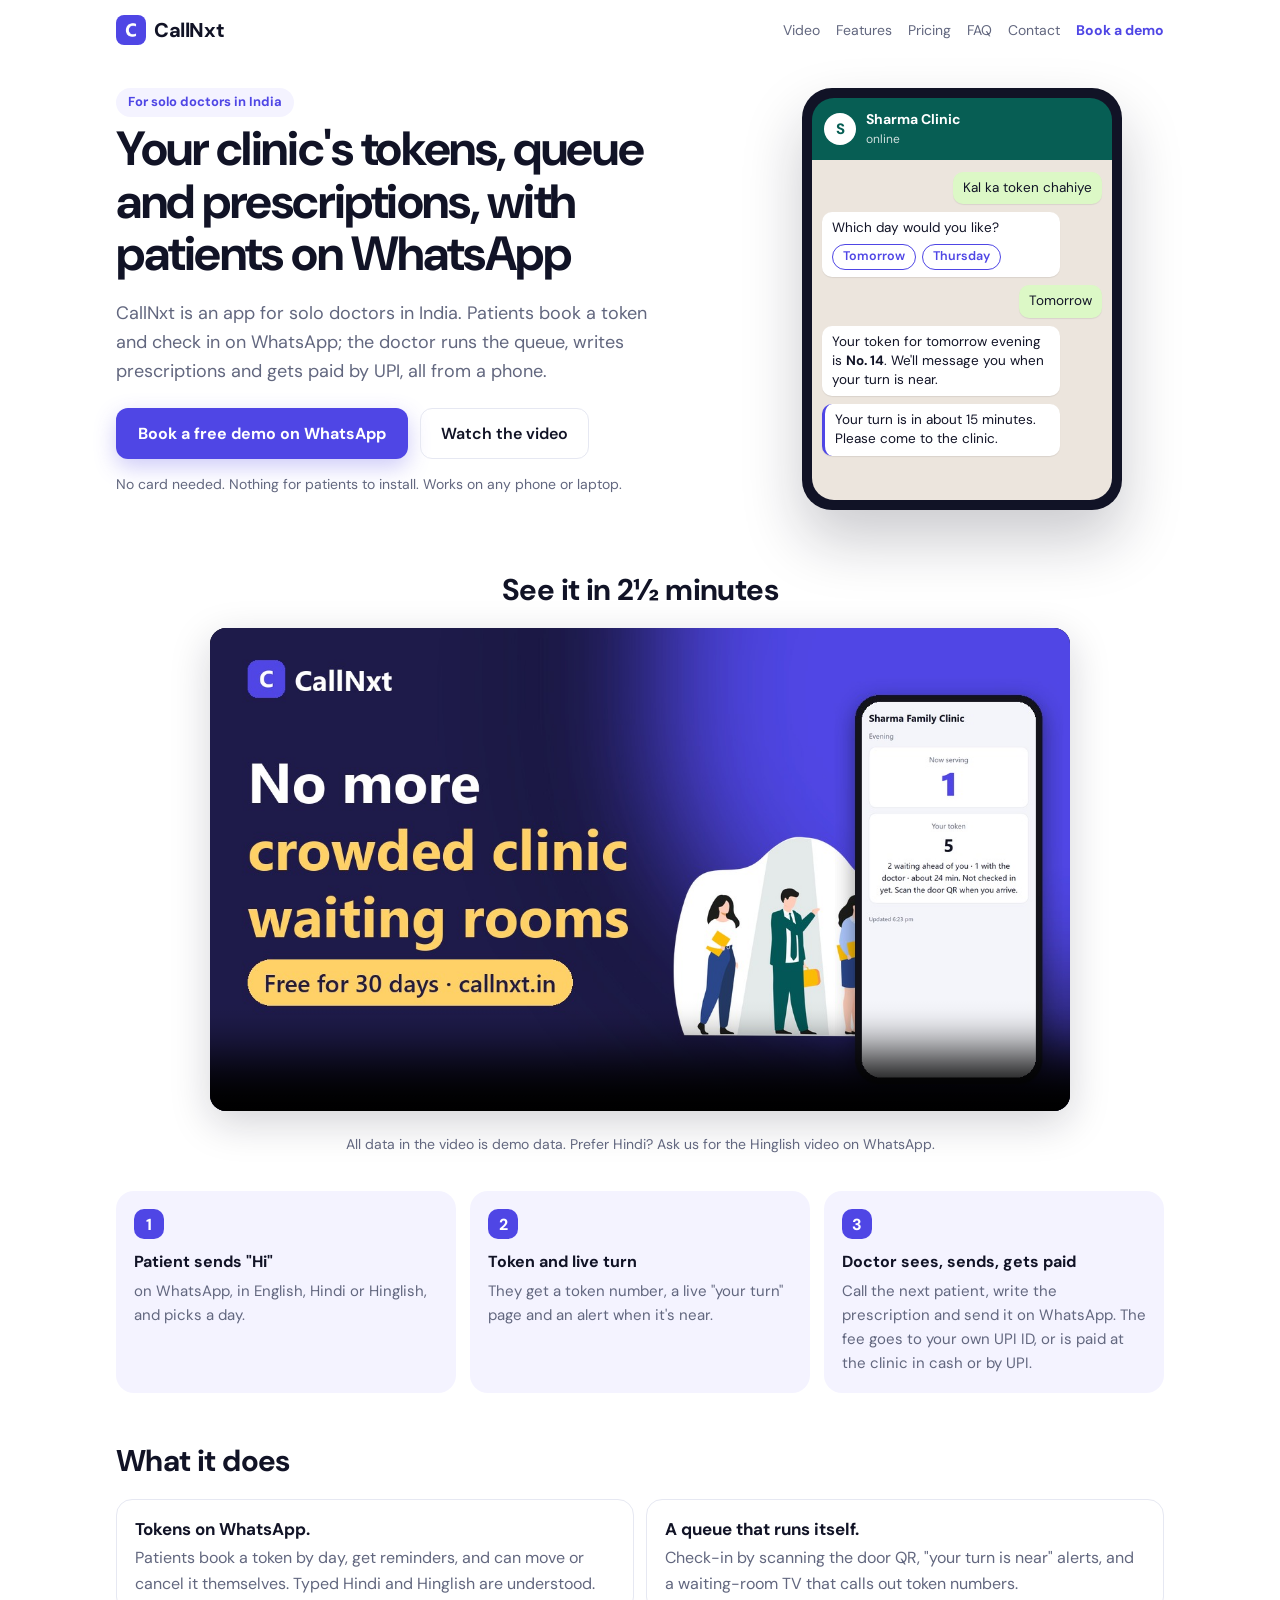
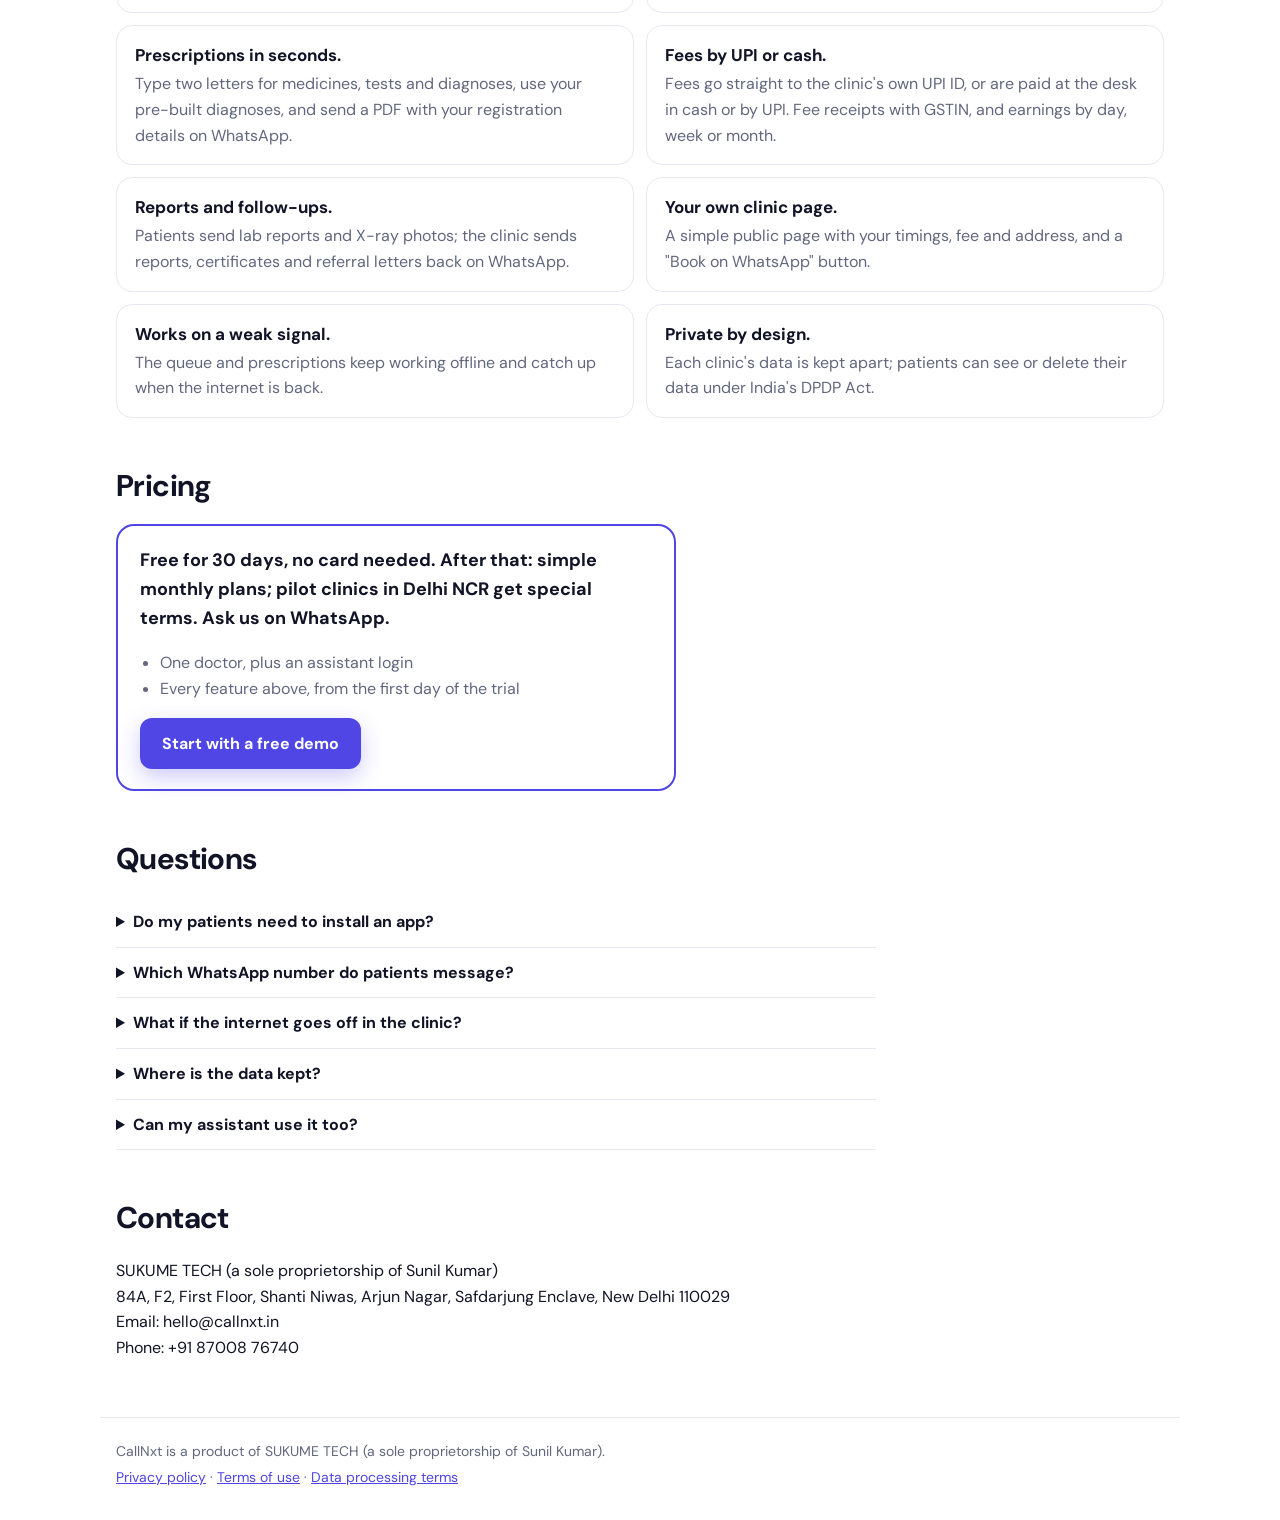
==== index.html @ d7e5937c "CallNxt website: home page, demo video, privacy, terms, data processing Built from the CallNxt app's" ====
<!doctype html>
<html lang="en">
<head>
<meta charset="utf-8">
<meta name="viewport" content="width=device-width, initial-scale=1">

<title>CallNxt: WhatsApp tokens and queue for solo clinics</title>
<meta name="description" content="CallNxt helps solo doctors in India run tokens, the queue, prescriptions and patient messages on WhatsApp.">
<meta name="theme-color" content="#4F46E5">
<link rel="icon" href="/static/icons/favicon-32.png" type="image/png">
<link rel="preconnect" href="https://fonts.googleapis.com">
<link rel="stylesheet" href="/static/landing.css">
<script src="/static/fonts.js" defer></script>
</head>
<body>
<header class="top">
  <a class="brand" href="/"><img src="/static/icons/icon-192.png" alt="" width="30" height="30">CallNxt</a>
  <nav><a href="#demo">Video</a><a href="#features">Features</a><a href="#pricing">Pricing</a><a href="#faq">FAQ</a><a href="#contact">Contact</a>
    <a class="signin" href="https://wa.me/918700876740?text=Hi%2C%20I%27d%20like%20a%20free%20demo%20of%20CallNxt%20for%20my%20clinic." target="_blank" rel="noopener">Book a demo</a></nav>
</header>

<main>
  <section class="hero">
    <div class="hero-text">
      <p class="eyebrow">For solo doctors in India</p>
      <h1>Your clinic's tokens, queue and prescriptions, with patients on WhatsApp</h1>
      <p class="lead">CallNxt is an app for solo doctors in India. Patients book a token and check in on WhatsApp;
        the doctor runs the queue, writes prescriptions and gets paid by UPI, all from a phone.</p>
      <p class="actions"><a class="button" href="https://wa.me/918700876740?text=Hi%2C%20I%27d%20like%20a%20free%20demo%20of%20CallNxt%20for%20my%20clinic." target="_blank" rel="noopener">Book a free demo on WhatsApp</a> <a class="ghost" href="#demo">Watch the video</a></p>
      <p class="small muted">No card needed. Nothing for patients to install. Works on any phone or laptop.</p>
    </div>
    <div class="phone" aria-label="Example WhatsApp chat with a clinic" role="img">
      <div class="phone-bar"><span class="avatar">S</span><div><b>Sharma Clinic</b><span>online</span></div></div>
      <div class="chat">
        <p class="msg me">Kal ka token chahiye</p>
        <p class="msg">Which day would you like? <span class="chips"><span>Tomorrow</span><span>Thursday</span></span></p>
        <p class="msg me">Tomorrow</p>
        <p class="msg">Your token for tomorrow evening is <b>No. 14</b>. We'll message you when your turn is near.</p>
        <p class="msg alert">Your turn is in about 15 minutes. Please come to the clinic.</p>
      </div>
    </div>
  </section>

  
  <section id="demo" class="demo">
    <h2>See it in 2½ minutes</h2>
    <video controls preload="none" playsinline poster="/media/poster.jpg" src="/media/CallNxt-demo-English.mp4"></video>
    <p class="small muted">All data in the video is demo data. Prefer Hindi? Ask us for the Hinglish video on WhatsApp.</p>
  </section>

  <section class="steps" aria-label="How it works">
    <div><span class="num">1</span><b>Patient sends "Hi"</b><p>on WhatsApp, in English, Hindi or Hinglish, and picks a day.</p></div>
    <div><span class="num">2</span><b>Token and live turn</b><p>They get a token number, a live "your turn" page and an alert when it's near.</p></div>
    <div><span class="num">3</span><b>Doctor sees, sends, gets paid</b><p>Call the next patient, write the prescription and send it on WhatsApp. The fee goes to your own UPI ID, or is paid at the clinic in cash or by UPI.</p></div>
  </section>

  <section id="features">
    <h2>What it does</h2>
    <ul class="features">
      <li><b>Tokens on WhatsApp.</b> Patients book a token by day, get reminders, and can move or cancel it themselves. Typed Hindi and Hinglish are understood.</li>
      <li><b>A queue that runs itself.</b> Check-in by scanning the door QR, "your turn is near" alerts, and a waiting-room TV that calls out token numbers.</li>
      <li><b>Prescriptions in seconds.</b> Type two letters for medicines, tests and diagnoses, use your pre-built diagnoses, and send a PDF with your registration details on WhatsApp.</li>
      <li><b>Fees by UPI or cash.</b> Fees go straight to the clinic's own UPI ID, or are paid at the desk in cash or by UPI. Fee receipts with GSTIN, and earnings by day, week or month.</li>
      <li><b>Reports and follow-ups.</b> Patients send lab reports and X-ray photos; the clinic sends reports, certificates and referral letters back on WhatsApp.</li>
      <li><b>Your own clinic page.</b> A simple public page with your timings, fee and address, and a "Book on WhatsApp" button.</li>
      <li><b>Works on a weak signal.</b> The queue and prescriptions keep working offline and catch up when the internet is back.</li>
      <li><b>Private by design.</b> Each clinic's data is kept apart; patients can see or delete their data under India's DPDP Act.</li>
    </ul>
  </section>

  <section id="pricing">
    <h2>Pricing</h2>
    <div class="price card">
      <p class="price-line">Free for 30 days, no card needed. After that: simple monthly plans; pilot clinics in Delhi NCR get special terms. Ask us on WhatsApp.</p>
      <ul>
        <li>One doctor, plus an assistant login</li>
        <li>Every feature above, from the first day of the trial</li>
      </ul>
      <a class="button" href="https://wa.me/918700876740?text=Hi%2C%20I%27d%20like%20a%20free%20demo%20of%20CallNxt%20for%20my%20clinic." target="_blank" rel="noopener">Start with a free demo</a>
    </div>
  </section>

  <section id="faq">
    <h2>Questions</h2>
    <details><summary>Do my patients need to install an app?</summary>
      <p>No. They use the WhatsApp they already have. The live token page opens in any phone browser.</p></details>
    <details><summary>Which WhatsApp number do patients message?</summary>
      <p>The clinic's WhatsApp number is set up with you during onboarding, and printed on the QR poster for your door.</p></details>
    <details><summary>What if the internet goes off in the clinic?</summary>
      <p>The doctor screen keeps working offline: you can call patients and write prescriptions, and everything is sent when the connection returns.</p></details>
    <details><summary>Where is the data kept?</summary>
      <p>In India, with each clinic's data kept apart. Read the <a href="/privacy/">privacy policy</a> for the details.</p></details>
    <details><summary>Can my assistant use it too?</summary>
      <p>Yes. The assistant gets their own sign-in for the queue, bookings and payments, without seeing clinical notes.</p></details>
  </section>

  <section id="contact">
    <h2>Contact</h2>
    <p>SUKUME TECH (a sole proprietorship of Sunil Kumar)<br>84A, F2, First Floor, Shanti Niwas, Arjun Nagar, Safdarjung Enclave, New Delhi 110029<br>
      Email: hello@callnxt.in<br>Phone: +91 87008 76740</p>
  </section>
</main>

<footer>
  <p>CallNxt is a product of SUKUME TECH (a sole proprietorship of Sunil Kumar).</p>
  <p><a href="/privacy/">Privacy policy</a> · <a href="/terms/">Terms of use</a> · <a href="/dpa/">Data processing terms</a></p>
</footer>
</body>
</html>
---- static/landing.css ----
/* The public website at "/": Bold modern (white and lilac, indigo accent), light and dark. */
:root { --ink: #111326; --muted: #62677F; --bg: #FFFFFF; --soft: #F4F3FF; --card: #FFFFFF; --line: #E6E8F2; --accent: #4F46E5;
  --accent-dark: #3730A3; --chat: #ECE5DD; --bubble: #FFFFFF; --mine: #DCF8C6; --amber-bg: #FFF4DC; --amber: #7A4B00; }
@media (prefers-color-scheme: dark) { :root { --ink: #ECEDF7; --muted: #A3A7C2; --bg: #0E0F1E; --soft: #15172B; --card: #181A2E;
  --line: #2A2D48; --accent: #8B85FF; --accent-dark: #C7C4FF; --chat: #0B141A; --bubble: #202C33; --mine: #005C4B;
  --amber-bg: #3A2C10; --amber: #F2C46B; } }
* { box-sizing: border-box; }
body { margin: 0; background: var(--bg); color: var(--ink); font: 16px/1.6 'DM Sans', 'Segoe UI', system-ui, sans-serif; }
a { color: var(--accent); }
.small { font-size: 14px; }
.muted { color: var(--muted); }

.top { display: flex; justify-content: space-between; align-items: center; gap: 12px; flex-wrap: wrap; max-width: 1080px;
  margin: 0 auto; padding: 14px 16px; }
.brand { display: flex; align-items: center; gap: 8px; font-weight: 800; font-size: 20px; letter-spacing: -0.02em;
  text-decoration: none; color: var(--ink); }
.brand img { border-radius: 8px; }
.top nav { display: flex; gap: 16px; flex-wrap: wrap; align-items: center; font-size: 14px; }
.top nav a { color: var(--muted); text-decoration: none; }
.top nav a:hover { color: var(--ink); }
.top .signin { color: var(--accent); font-weight: 700; }

main { max-width: 1080px; margin: 0 auto; padding: 0 16px 40px; }
section { margin-bottom: 12px; }
h1 { font-size: clamp(30px, 5.4vw, 48px); line-height: 1.1; letter-spacing: -0.03em; margin: 6px 0 14px; }
h2 { font-size: clamp(22px, 3.4vw, 30px); letter-spacing: -0.02em; margin: 44px 0 14px; }
.lead { font-size: 18px; color: var(--muted); max-width: 560px; }
.eyebrow { display: inline-block; margin: 0; padding: 4px 12px; border-radius: 99px; background: var(--soft);
  color: var(--accent); font-size: 13px; font-weight: 700; }

.hero { display: grid; grid-template-columns: 1.2fr 0.8fr; gap: 40px; align-items: center; padding: 28px 0 12px; }
.actions { display: flex; gap: 12px; align-items: center; flex-wrap: wrap; margin: 22px 0 8px; }
.button { display: inline-block; background: var(--accent); color: #fff; text-decoration: none; font-weight: 700;
  padding: 13px 22px; border-radius: 12px; box-shadow: 0 8px 22px rgba(79, 70, 229, .28); }
.button:hover { filter: brightness(1.08); }
.ghost { display: inline-block; padding: 12px 20px; border-radius: 12px; border: 1.5px solid var(--line); color: var(--ink);
  text-decoration: none; font-weight: 600; }
@media (prefers-color-scheme: dark) { .button { color: #0E0F1E; } }

/* The example WhatsApp chat */
.phone { justify-self: center; width: 100%; max-width: 320px; border-radius: 30px; padding: 10px; background: var(--ink);
  box-shadow: 0 30px 60px rgba(17, 19, 38, .22); }
.phone-bar { display: flex; align-items: center; gap: 10px; padding: 10px 12px; background: #075E54; color: #fff;
  border-radius: 22px 22px 0 0; font-size: 14px; }
.phone-bar span { display: block; font-size: 12px; opacity: .8; }
.phone-bar .avatar { display: grid; place-items: center; width: 32px; height: 32px; border-radius: 50%; background: #fff;
  color: #075E54; font-weight: 800; opacity: 1; font-size: 15px; }
.chat { background: var(--chat); border-radius: 0 0 22px 22px; padding: 12px 10px 16px; display: flex; flex-direction: column;
  gap: 8px; min-height: 340px; }
.msg { margin: 0; max-width: 85%; padding: 7px 10px; border-radius: 10px; background: var(--bubble); color: var(--ink);
  font-size: 13.5px; line-height: 1.4; box-shadow: 0 1px 1px rgba(0, 0, 0, .08); }
.msg.me { align-self: flex-end; background: var(--mine); }
.msg.alert { border-left: 3px solid var(--accent); }
.chips { display: flex; gap: 6px; margin-top: 6px; }
.chips span { padding: 3px 10px; border-radius: 99px; border: 1px solid var(--accent); color: var(--accent); font-size: 12.5px; font-weight: 600; }

.steps { display: grid; grid-template-columns: repeat(3, 1fr); gap: 14px; margin-top: 36px; }
.steps > div { background: var(--soft); border-radius: 18px; padding: 18px; }
.steps p { margin: 4px 0 0; color: var(--muted); font-size: 15px; }
.num { display: grid; place-items: center; width: 30px; height: 30px; border-radius: 10px; background: var(--accent); color: #fff;
  font-weight: 800; margin-bottom: 10px; }
@media (prefers-color-scheme: dark) { .num { color: #0E0F1E; } }

.features { list-style: none; padding: 0; margin: 0; display: grid; grid-template-columns: repeat(2, 1fr); gap: 12px; }
.features li { background: var(--card); border: 1px solid var(--line); border-radius: 16px; padding: 16px 18px; margin: 0; color: var(--muted); }
.features b { display: block; color: var(--ink); font-size: 17px; margin-bottom: 2px; }

.card { background: var(--card); border: 1px solid var(--line); border-radius: 18px; padding: 20px 22px; }
.price { max-width: 560px; border: 2px solid var(--accent); }
.price-line { font-size: 18px; font-weight: 700; margin-top: 0; }
.price ul { padding-left: 20px; color: var(--muted); }

details { border-bottom: 1px solid var(--line); padding: 12px 0; max-width: 760px; }
summary { cursor: pointer; font-weight: 700; }
details p { margin: 8px 0 0; color: var(--muted); }

footer { border-top: 1px solid var(--line); max-width: 1080px; margin: 0 auto; padding: 18px 16px 28px; color: var(--muted); font-size: 14px; }
footer p { margin: 4px 0; }

@media (max-width: 760px) {
  .hero { grid-template-columns: 1fr; gap: 28px; padding-top: 12px; }
  .steps, .features { grid-template-columns: 1fr; }
  .top nav { gap: 12px; }
  .top nav a:not(.signin) { display: none; }
}

/* static site: the demo video */
.demo { text-align: center; }
.demo video { width: 100%; max-width: 860px; border-radius: 16px; background: #000; box-shadow: 0 12px 40px rgba(17, 19, 38, .18); }
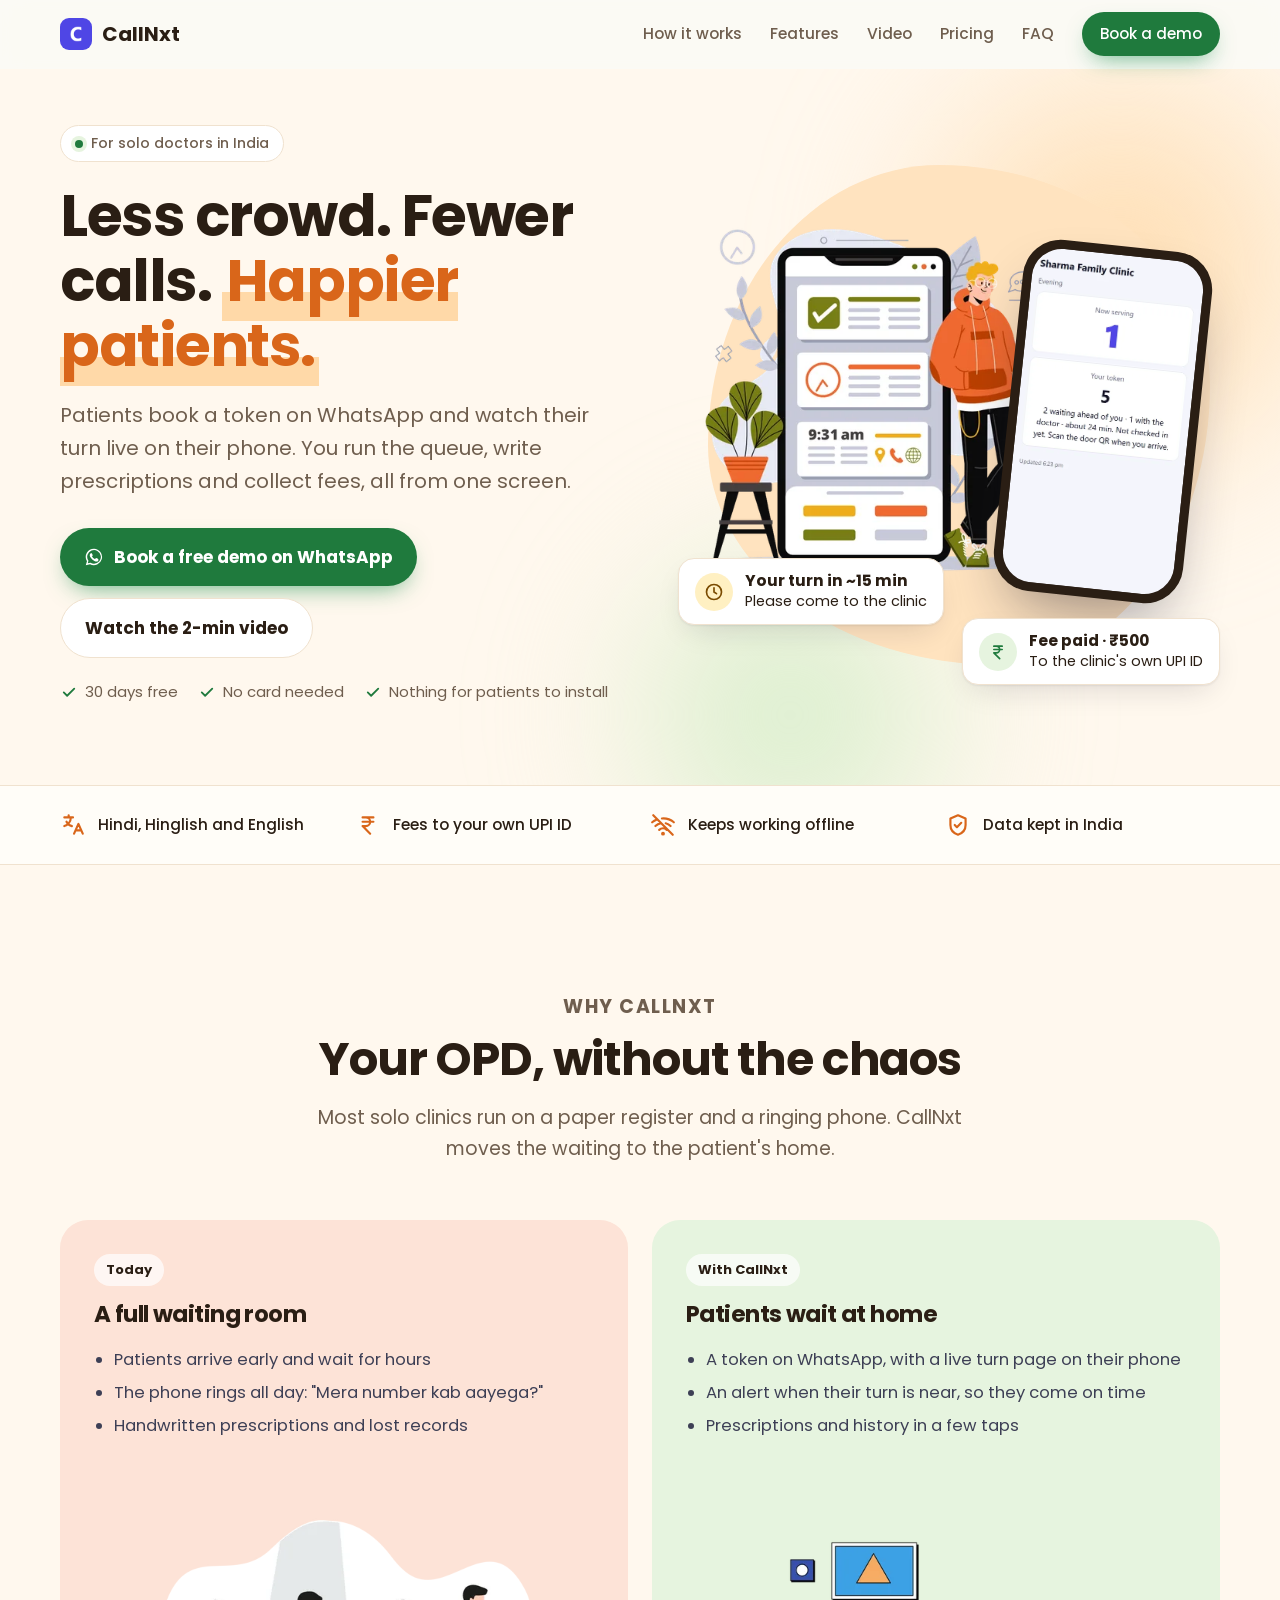
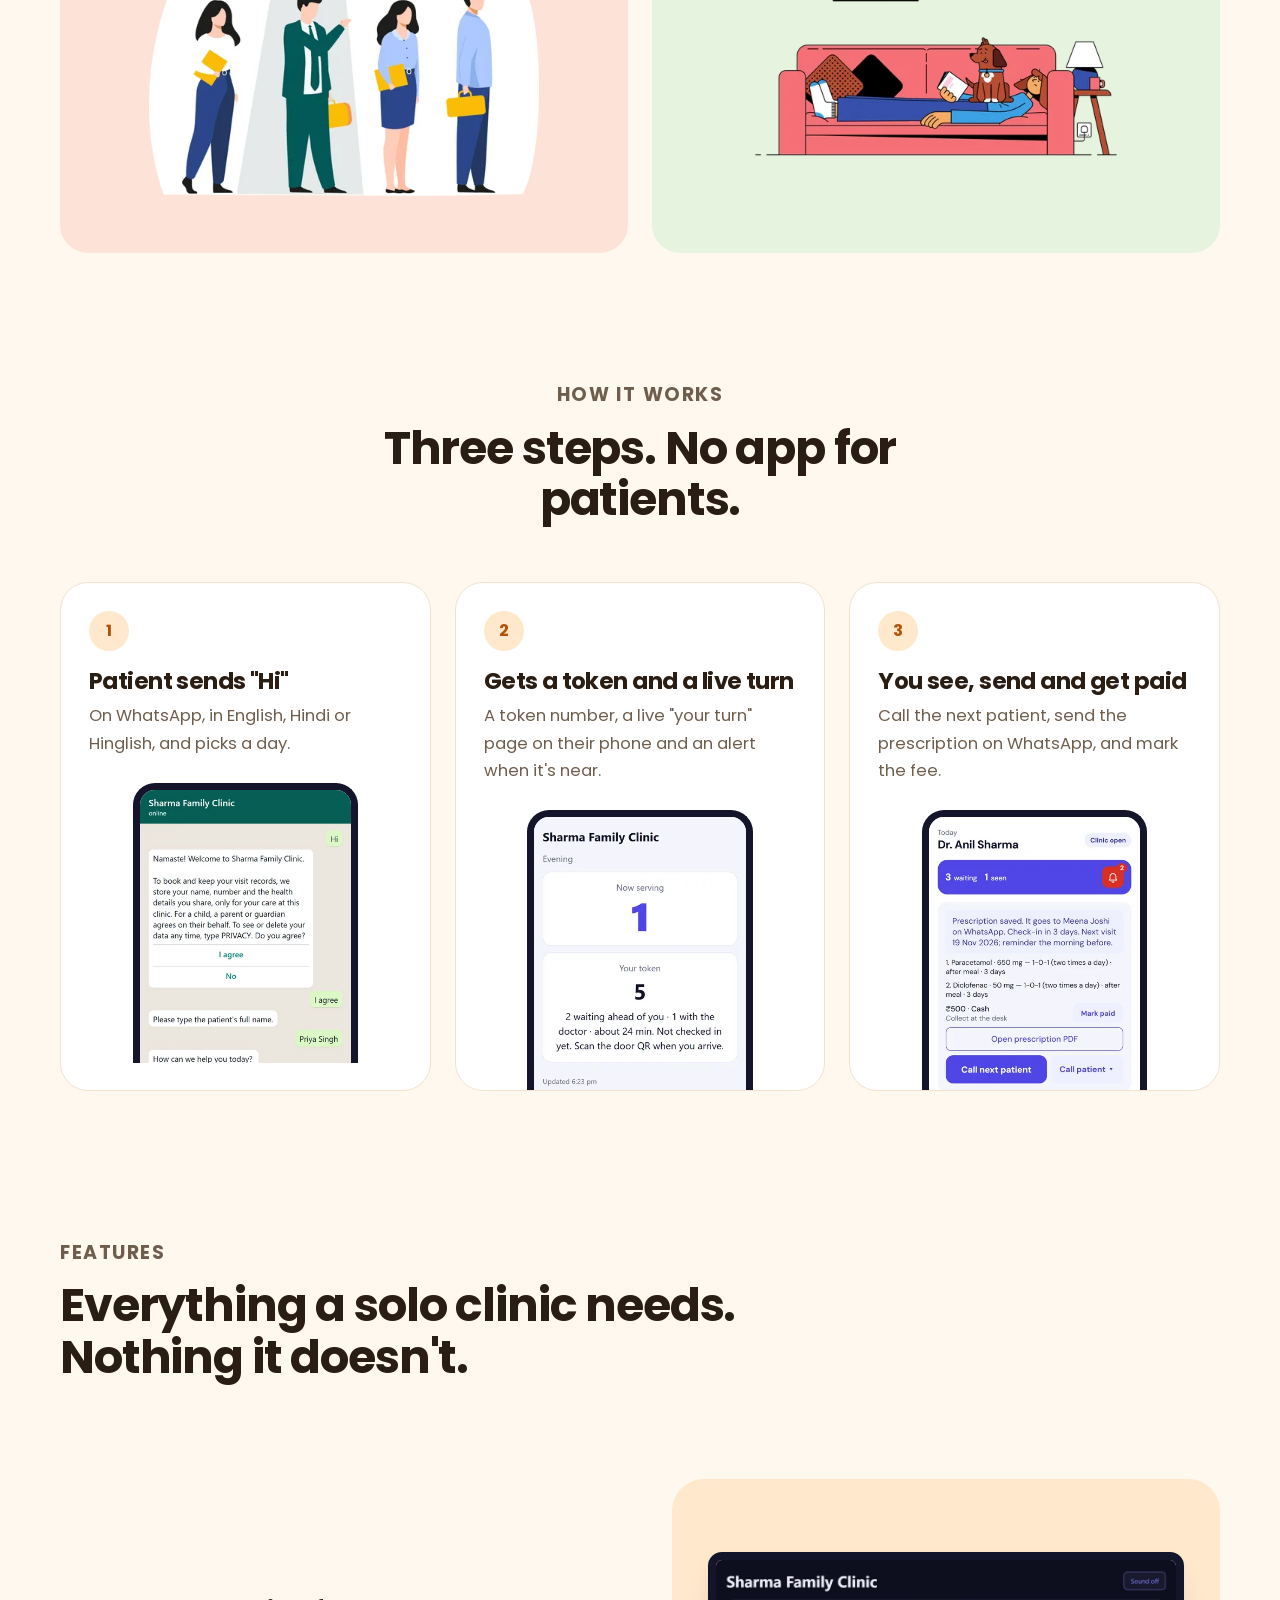
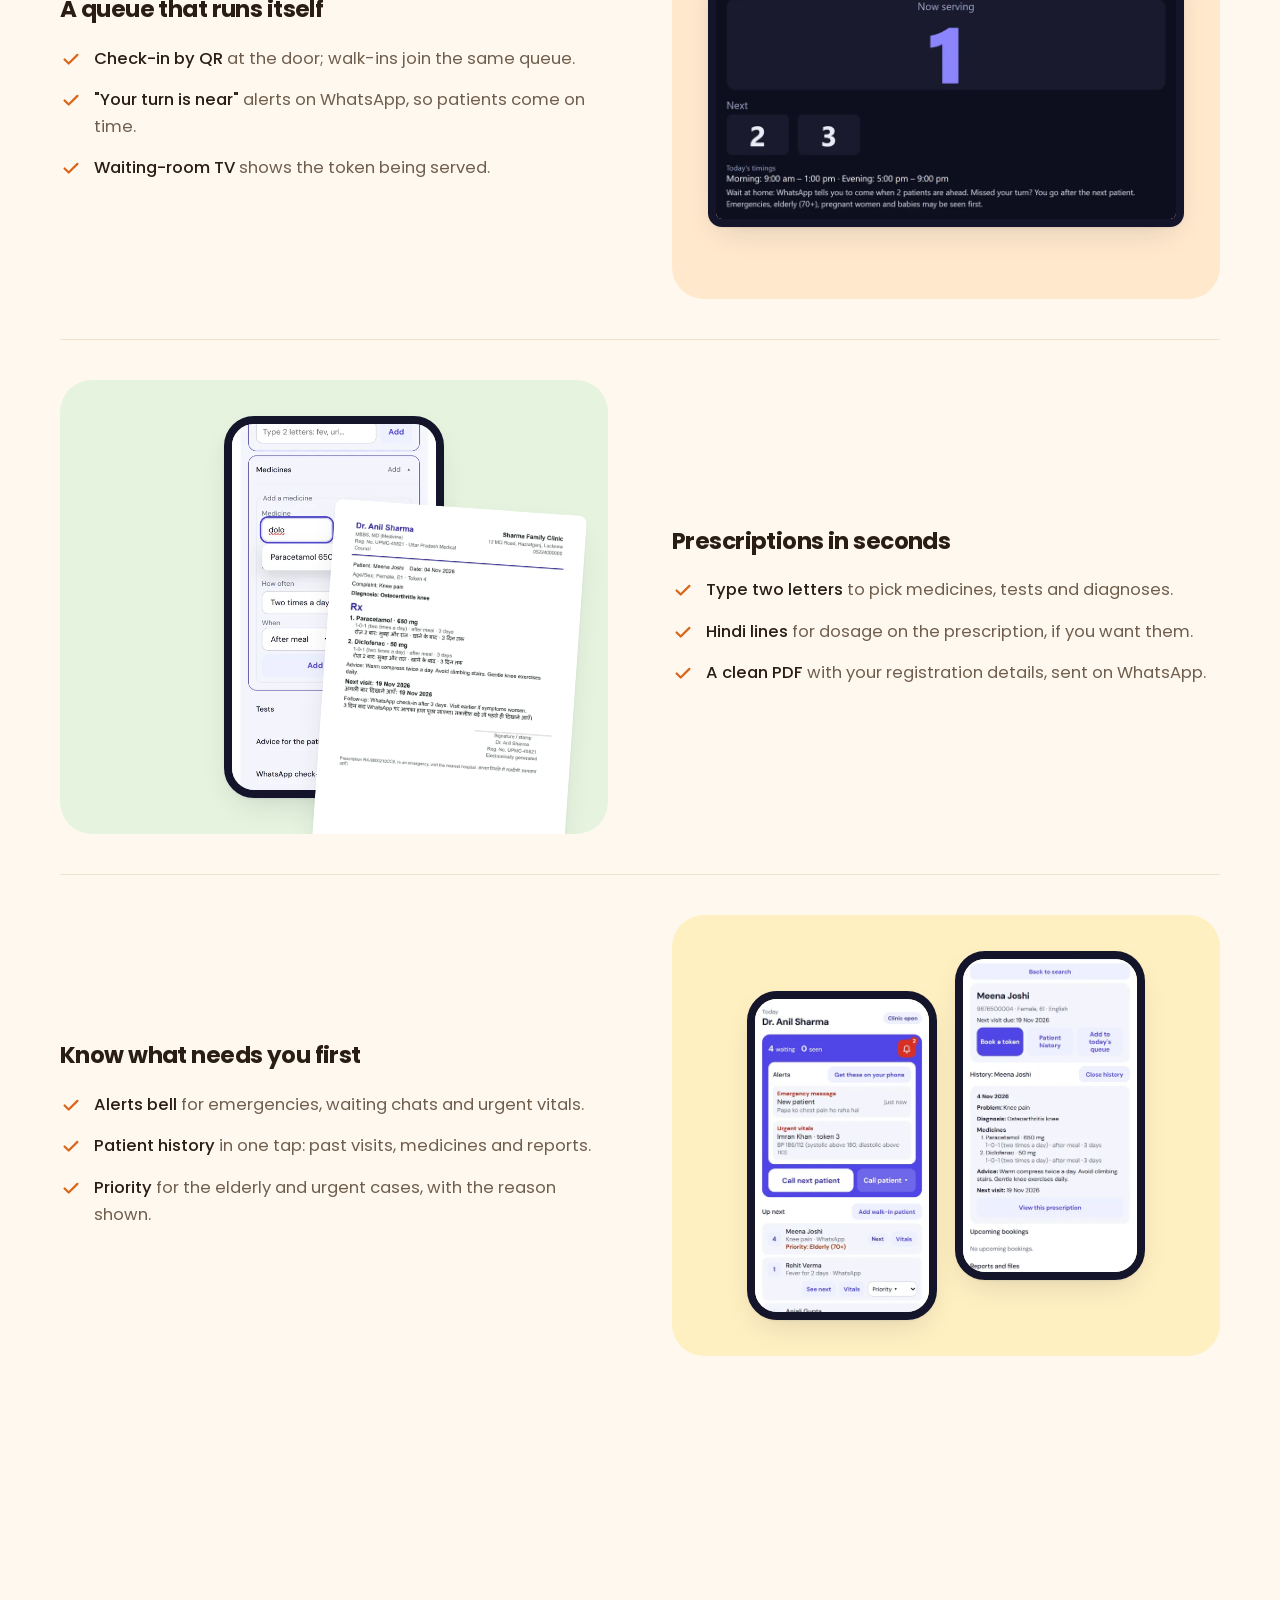
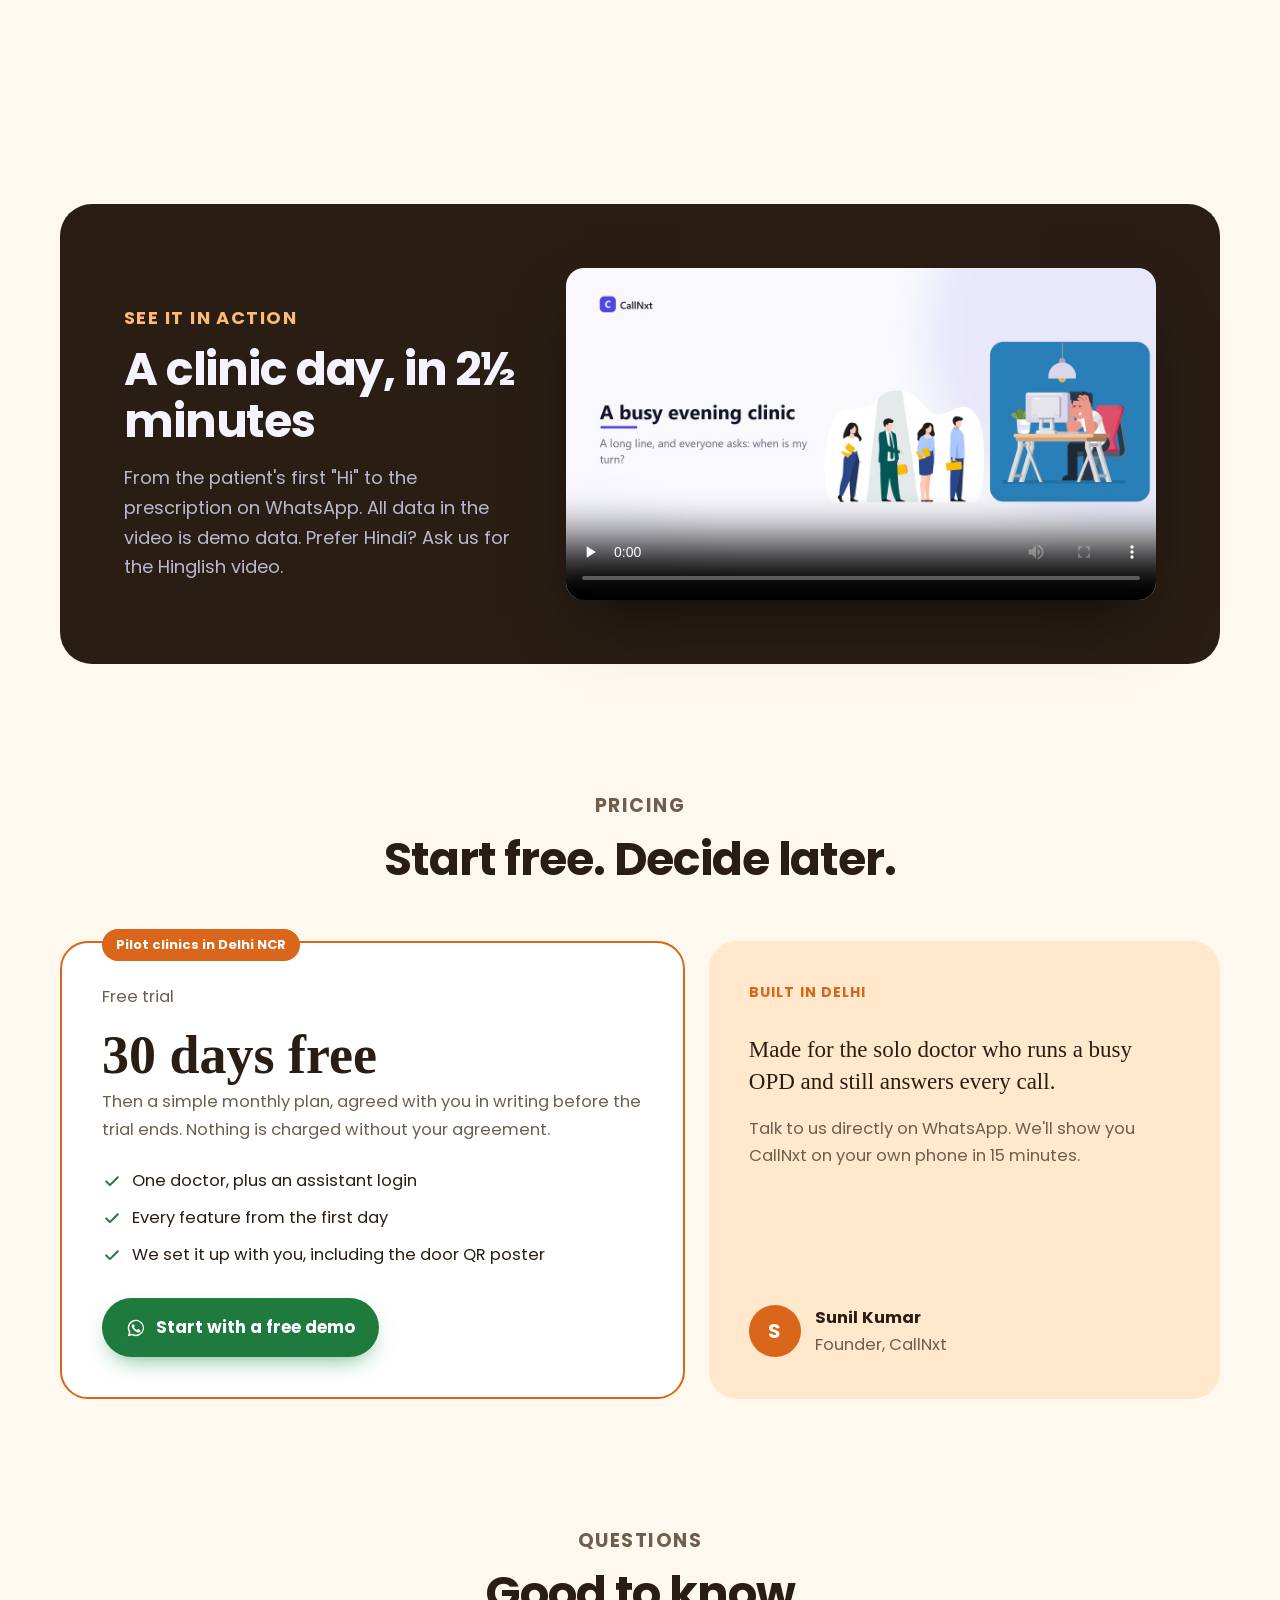
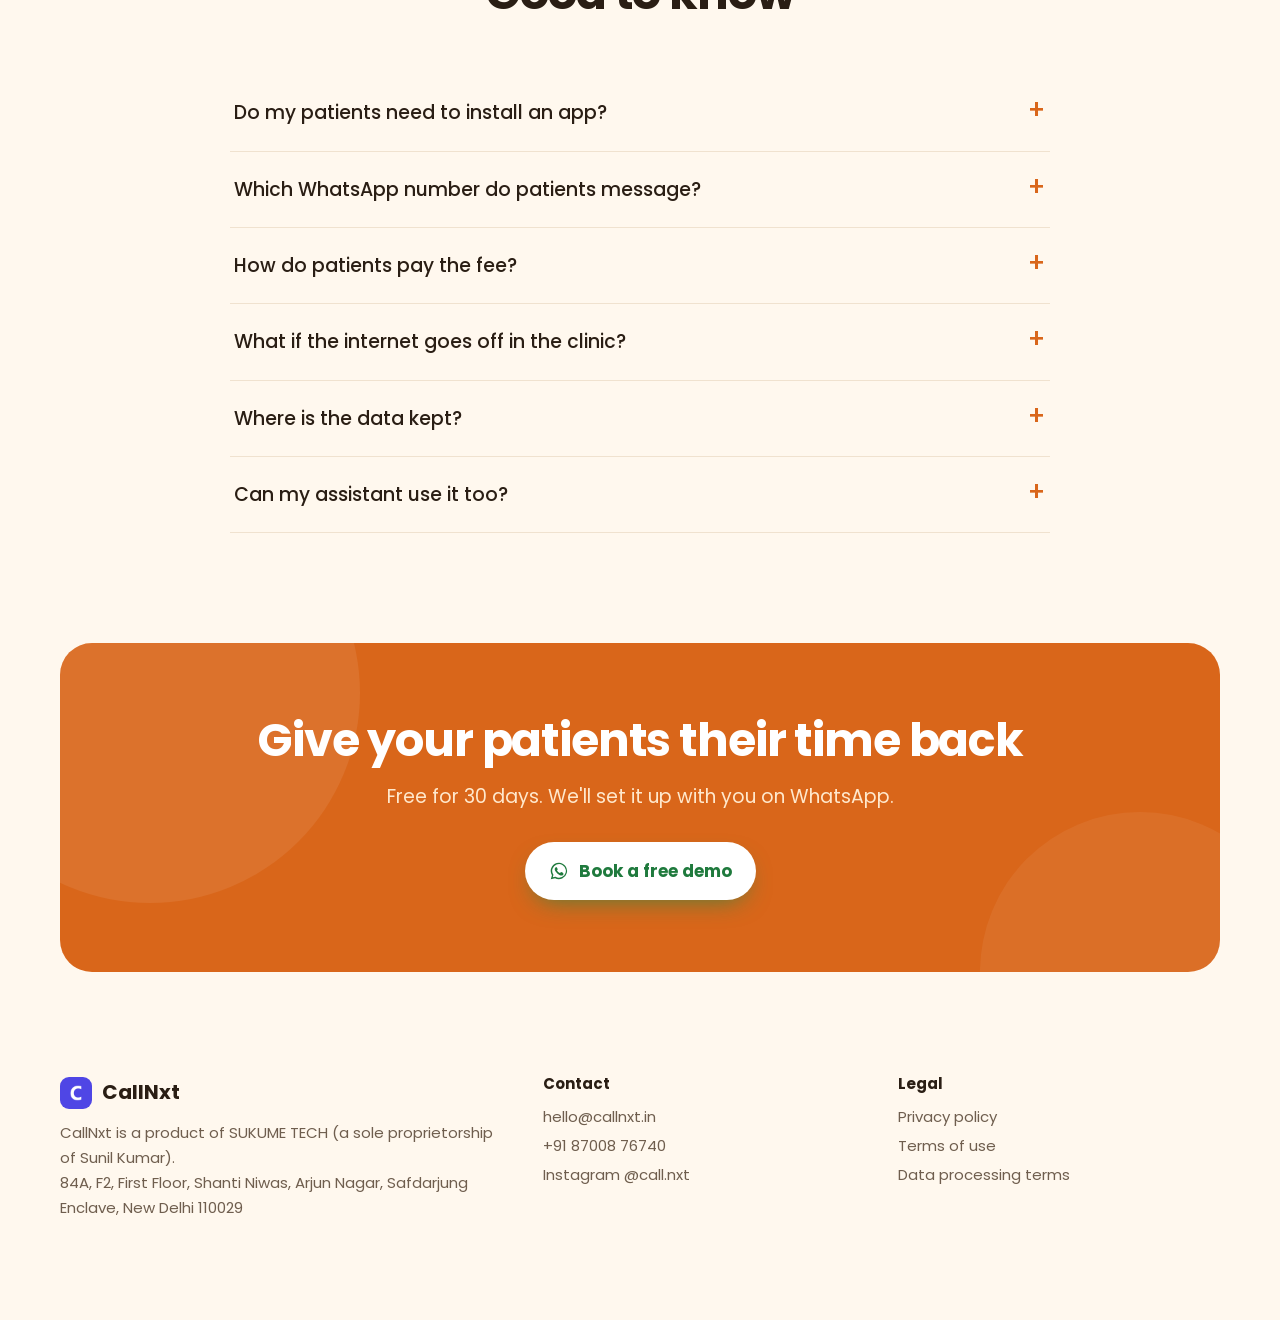
==== commit 63e2a6be: "New homepage design (warm, illustrated): app screenshots, cartoons, bright video cover Co-Authored-B" ====
--- a/index.html
+++ b/index.html
@@ -3,107 +3,524 @@
 <head>
 <meta charset="utf-8">
 <meta name="viewport" content="width=device-width, initial-scale=1">
-
-<title>CallNxt: WhatsApp tokens and queue for solo clinics</title>
-<meta name="description" content="CallNxt helps solo doctors in India run tokens, the queue, prescriptions and patient messages on WhatsApp.">
-<meta name="theme-color" content="#4F46E5">
+<title>CallNxt: WhatsApp tokens, queue and prescriptions for solo clinics</title>
+<meta name="description" content="CallNxt helps solo doctors in India run tokens, the queue, prescriptions and patient messages on WhatsApp. 30 days free.">
+<meta name="theme-color" content="#FFF8EE">
+<link rel="canonical" href="https://callnxt.in/">
+<meta property="og:title" content="CallNxt: less crowd, fewer calls, happier patients">
+<meta property="og:description" content="WhatsApp tokens, a live queue and prescriptions for solo clinics in India. 30 days free.">
+<meta property="og:image" content="https://callnxt.in/media/poster.jpg">
+<meta property="og:url" content="https://callnxt.in/">
 <link rel="icon" href="/static/icons/favicon-32.png" type="image/png">
 <link rel="preconnect" href="https://fonts.googleapis.com">
-<link rel="stylesheet" href="/static/landing.css">
-<script src="/static/fonts.js" defer></script>
+<link rel="preconnect" href="https://fonts.gstatic.com" crossorigin>
+<link rel="stylesheet" href="https://fonts.googleapis.com/css2?family=Poppins:wght@400;500;600;700&display=swap">
+<style>
+:root {
+  --bg: #FBFAF7; --paper: #FFFFFF; --ink: #15142B; --muted: #5E6178; --line: #E9E7F0;
+  --indigo: #4F46E5; --indigo-dark: #3730A3; --lav: #EEEDFE; --lav-2: #DCD9FD;
+  --mint: #E3F5EC; --green: #128C4A; --green-dark: #0B6B37; --amber: #FFF1D6; --amber-ink: #7A4B00; --coral: #FDE9E2;
+  --radius: 22px; --shadow: 0 1px 2px rgba(21,20,43,.06), 0 12px 32px -12px rgba(21,20,43,.18);
+}
+* { box-sizing: border-box; }
+html { scroll-behavior: smooth; }
+body { margin: 0; background: var(--bg); color: var(--ink); font: 17px/1.65 'DM Sans', 'Segoe UI', system-ui, sans-serif; -webkit-font-smoothing: antialiased; }
+img { max-width: 100%; display: block; }
+a { color: var(--indigo); }
+h1, h2, h3 { font-family: 'Fraunces', Georgia, serif; font-weight: 600; letter-spacing: -0.015em; line-height: 1.12; margin: 0; }
+h1 { font-size: clamp(40px, 6.2vw, 68px); }
+h2 { font-size: clamp(30px, 4.2vw, 46px); }
+h3 { font-size: 23px; }
+p { margin: 0; }
+.wrap { width: min(1160px, 100% - 40px); margin-inline: auto; }
+.muted { color: var(--muted); }
+.eyebrow { display: inline-flex; align-items: center; gap: 8px; padding: 6px 14px; border-radius: 99px; background: var(--paper);
+  border: 1px solid var(--line); font-size: 14px; font-weight: 500; color: var(--muted); }
+.eyebrow i { width: 8px; height: 8px; border-radius: 50%; background: var(--green); box-shadow: 0 0 0 4px var(--mint); }
+.kicker { font-size: 14px; font-weight: 700; letter-spacing: .08em; text-transform: uppercase; color: var(--indigo); margin-bottom: 12px; }
+.btn { display: inline-flex; align-items: center; gap: 10px; padding: 15px 24px; border-radius: 14px; font-weight: 700; font-size: 17px;
+  text-decoration: none; transition: transform .15s ease, box-shadow .15s ease, background .15s ease; }
+.btn:hover { transform: translateY(-2px); }
+.btn-wa { background: var(--green); color: #fff; box-shadow: 0 10px 24px -10px rgba(18,140,74,.7); }
+.btn-wa:hover { background: var(--green-dark); }
+.btn-ghost { color: var(--ink); background: var(--paper); border: 1px solid var(--line); }
+.btn svg { width: 20px; height: 20px; flex: none; }
+
+/* header */
+.top { position: sticky; top: 0; z-index: 20; background: rgba(251,250,247,.82); backdrop-filter: saturate(160%) blur(14px);
+  -webkit-backdrop-filter: saturate(160%) blur(14px); border-bottom: 1px solid transparent; transition: border-color .2s; }
+.top.scrolled { border-color: var(--line); }
+.top .wrap { display: flex; align-items: center; justify-content: space-between; height: 68px; }
+.brand { display: flex; align-items: center; gap: 10px; font-weight: 700; font-size: 20px; color: var(--ink); text-decoration: none; }
+.brand img { width: 32px; height: 32px; border-radius: 9px; }
+.top nav { display: flex; align-items: center; gap: 28px; }
+.top nav a { color: var(--muted); text-decoration: none; font-size: 15.5px; font-weight: 500; }
+.top nav a:hover { color: var(--ink); }
+.top nav .btn { padding: 10px 18px; font-size: 15px; color: #fff; }
+
+/* hero */
+.hero { position: relative; overflow: hidden; padding: 56px 0 80px; }
+.hero::before, .hero::after { content: ""; position: absolute; border-radius: 50%; filter: blur(60px); z-index: -1; }
+.hero::before { width: 560px; height: 560px; right: -120px; top: -80px; background: radial-gradient(circle, #DCD9FD 0%, rgba(220,217,253,0) 70%); }
+.hero::after { width: 460px; height: 460px; right: 260px; bottom: -160px; background: radial-gradient(circle, #CFEFDF 0%, rgba(207,239,223,0) 70%); }
+.hero .wrap { display: grid; grid-template-columns: 1.05fr 1fr; gap: 48px; align-items: center; }
+.hero h1 { margin: 22px 0 20px; }
+.hero h1 em { font-style: italic; color: var(--indigo); }
+.lead { font-size: 20px; color: var(--muted); max-width: 540px; }
+.actions { display: flex; flex-wrap: wrap; gap: 12px; margin: 30px 0 22px; }
+.ticks { display: flex; flex-wrap: wrap; gap: 8px 20px; padding: 0; margin: 0; list-style: none; font-size: 15px; color: var(--muted); }
+.ticks li { display: flex; align-items: center; gap: 7px; }
+.ticks svg { width: 18px; height: 18px; color: var(--green); }
+
+.stage { position: relative; height: 600px; }
+.device { position: absolute; width: 260px; border-radius: 38px; background: #14142B; padding: 9px; box-shadow: 0 30px 60px -20px rgba(21,20,43,.45); }
+.device img { border-radius: 30px; aspect-ratio: 390/760; object-fit: cover; object-position: top; width: 100%; height: auto; }
+.device.patient { left: 4%; top: 30px; transform: rotate(-5deg); }
+.device.doctor { right: 4%; top: 0; transform: rotate(4deg); }
+.device .label { display: none; position: absolute; left: 50%; bottom: -38px; transform: translateX(-50%); white-space: nowrap; font-size: 13px; font-weight: 700;
+  color: var(--muted); }
+.float { position: absolute; z-index: 3; display: flex; align-items: center; gap: 12px; background: var(--paper); border: 1px solid var(--line);
+  border-radius: 16px; padding: 12px 16px; box-shadow: var(--shadow); font-size: 14.5px; line-height: 1.35; animation: bob 6s ease-in-out infinite; }
+.float b { display: block; font-size: 15.5px; }
+.float .dot { width: 38px; height: 38px; border-radius: 12px; display: grid; place-items: center; flex: none; }
+.float .dot svg { width: 20px; height: 20px; }
+.float.f1 { left: -4%; bottom: 120px; }
+.float.f1 .dot { background: var(--amber); color: var(--amber-ink); }
+.float.f2 { right: -2%; bottom: 40px; animation-delay: -3s; }
+.float.f2 .dot { background: var(--mint); color: var(--green); }
+@keyframes bob { 50% { transform: translateY(-8px); } }
+
+/* trust strip */
+.strip { border-block: 1px solid var(--line); background: var(--paper); }
+.strip .wrap { display: grid; grid-template-columns: repeat(4, 1fr); gap: 20px; padding: 26px 0; }
+.strip div { display: flex; align-items: center; gap: 12px; font-weight: 500; font-size: 15.5px; }
+.strip svg { width: 26px; height: 26px; color: var(--indigo); flex: none; }
+
+section.block { padding: 110px 0; }
+.head { max-width: 680px; margin-bottom: 56px; }
+.head.center { text-align: center; margin-inline: auto; }
+.head p { margin-top: 16px; font-size: 19px; color: var(--muted); }
+
+/* before / after */
+.ba { display: grid; grid-template-columns: 1fr 1fr; gap: 24px; }
+.ba article { border-radius: var(--radius); padding: 34px 34px 0; overflow: hidden; display: flex; flex-direction: column; }
+.ba .before { background: var(--coral); }
+.ba .after { background: var(--mint); }
+.tag { align-self: flex-start; font-size: 13px; font-weight: 700; padding: 5px 12px; border-radius: 99px; background: rgba(255,255,255,.7); margin-bottom: 16px; }
+.ba ul { margin: 18px 0 0; padding-left: 20px; color: #3D3F55; }
+.ba li { margin-bottom: 6px; }
+.ba img { width: 78%; margin: 18px auto 0; }
+
+/* steps */
+.steps { display: grid; grid-template-columns: repeat(3, 1fr); gap: 24px; }
+.step { background: var(--paper); border: 1px solid var(--line); border-radius: var(--radius); padding: 28px 28px 0; overflow: hidden;
+  display: flex; flex-direction: column; transition: transform .25s ease, box-shadow .25s ease; }
+.step:hover { transform: translateY(-4px); box-shadow: var(--shadow); }
+.step .n { width: 40px; height: 40px; border-radius: 12px; background: var(--lav); color: var(--indigo); font-weight: 700; display: grid; place-items: center; margin-bottom: 18px; }
+.step p { color: var(--muted); margin-top: 8px; }
+.step .shot { margin: 26px auto 0; width: 72%; border-radius: 22px 22px 0 0; border: 7px solid #14142B; border-bottom: 0; overflow: hidden; height: 280px; }
+.step .shot img { width: 100%; }
+
+/* features */
+.feature { display: grid; grid-template-columns: 1fr 1fr; gap: 64px; align-items: center; padding: 40px 0; }
+.feature + .feature { border-top: 1px solid var(--line); }
+.feature.flip .media { order: -1; }
+.feature ul { list-style: none; padding: 0; margin: 22px 0 0; display: grid; gap: 14px; }
+.feature li { display: flex; gap: 12px; color: var(--muted); }
+.feature li svg { width: 22px; height: 22px; flex: none; color: var(--indigo); margin-top: 3px; }
+.feature li b { color: var(--ink); font-weight: 500; }
+.media { position: relative; border-radius: var(--radius); padding: 36px; display: grid; place-items: center; min-height: 420px; overflow: hidden; }
+.media.lav { background: var(--lav); }
+.media.mint { background: var(--mint); }
+.media.amber { background: var(--amber); }
+.media .tv { border-radius: 14px; border: 8px solid #14142B; box-shadow: var(--shadow); }
+.media .phone-sm { width: 220px; border-radius: 30px; border: 8px solid #14142B; overflow: hidden; box-shadow: var(--shadow); }
+.media .phone-sm img { aspect-ratio: 390/700; object-fit: cover; object-position: top; }
+.media .paper { position: absolute; width: 46%; right: 6%; bottom: -30px; transform: rotate(4deg); border-radius: 8px; box-shadow: var(--shadow); }
+.media .pair { display: flex; gap: 18px; align-items: flex-end; }
+.media .pair .phone-sm { width: 190px; }
+.media .pair .phone-sm:last-child { margin-bottom: 40px; }
+
+.more { display: grid; grid-template-columns: repeat(4, 1fr); gap: 18px; margin-top: 56px; }
+.more div { background: var(--paper); border: 1px solid var(--line); border-radius: 18px; padding: 22px; }
+.more b { display: block; margin: 12px 0 4px; }
+.more p { font-size: 15px; color: var(--muted); }
+.more svg { width: 26px; height: 26px; color: var(--indigo); }
+
+/* video */
+.video { background: #15142B; color: #F4F3FF; border-radius: 32px; padding: 64px; display: grid; grid-template-columns: .8fr 1.2fr; gap: 48px; align-items: center; }
+.video .kicker { color: #A8A3FF; }
+.video p { color: #B8B9CF; margin-top: 16px; font-size: 18px; }
+.video video { width: 100%; border-radius: 18px; background: #000; aspect-ratio: 16/9; box-shadow: 0 30px 60px -20px rgba(0,0,0,.6); }
+
+/* pricing + founder */
+.duo { display: grid; grid-template-columns: 1.1fr .9fr; gap: 24px; }
+.price { background: var(--paper); border: 2px solid var(--indigo); border-radius: var(--radius); padding: 40px; position: relative; }
+.price .badge { position: absolute; top: -14px; left: 40px; background: var(--indigo); color: #fff; font-size: 13px; font-weight: 700; padding: 5px 14px; border-radius: 99px; }
+.price .big { font-family: 'Fraunces', Georgia, serif; font-size: 54px; font-weight: 600; line-height: 1; margin: 18px 0 6px; }
+.price ul { list-style: none; padding: 0; margin: 24px 0 30px; display: grid; gap: 10px; }
+.price li { display: flex; gap: 10px; }
+.price li svg { width: 20px; height: 20px; color: var(--green); flex: none; margin-top: 4px; }
+.founder { background: var(--lav); border-radius: var(--radius); padding: 40px; display: flex; flex-direction: column; }
+.founder .who { display: flex; align-items: center; gap: 14px; margin-top: auto; padding-top: 28px; }
+.founder .av { width: 52px; height: 52px; border-radius: 50%; background: var(--indigo); color: #fff; font-weight: 700; font-size: 20px; display: grid; place-items: center; }
+.founder blockquote { margin: 18px 0 0; font-family: 'Fraunces', Georgia, serif; font-size: 23px; line-height: 1.4; }
+
+/* faq */
+.faq { max-width: 820px; margin-inline: auto; }
+.faq details { border-bottom: 1px solid var(--line); padding: 22px 4px; }
+.faq summary { cursor: pointer; font-weight: 500; font-size: 19px; list-style: none; display: flex; justify-content: space-between; gap: 20px; }
+.faq summary::-webkit-details-marker { display: none; }
+.faq summary::after { content: "+"; font-size: 26px; line-height: 1; color: var(--indigo); transition: transform .2s; }
+.faq details[open] summary::after { transform: rotate(45deg); }
+.faq details p { margin-top: 12px; color: var(--muted); }
+
+/* final cta */
+.cta { background: var(--indigo); color: #fff; border-radius: 32px; padding: 72px 40px; text-align: center; position: relative; overflow: hidden; }
+.cta::before { content: ""; position: absolute; width: 420px; height: 420px; border-radius: 50%; background: rgba(255,255,255,.08); left: -120px; top: -160px; }
+.cta::after { content: ""; position: absolute; width: 320px; height: 320px; border-radius: 50%; background: rgba(255,255,255,.06); right: -80px; bottom: -160px; }
+.cta p { color: #DCD9FD; font-size: 19px; margin: 14px auto 30px; max-width: 560px; }
+.cta .btn-wa { position: relative; z-index: 1; }
+
+footer { padding: 60px 0 100px; color: var(--muted); font-size: 15px; }
+footer .wrap { display: grid; grid-template-columns: 1.4fr 1fr 1fr; gap: 32px; }
+footer b { color: var(--ink); display: block; margin-bottom: 8px; }
+footer a { color: var(--muted); text-decoration: none; display: block; margin: 4px 0; }
+footer a:hover { color: var(--ink); }
+
+.fab { position: fixed; right: 18px; bottom: 18px; z-index: 30; width: 60px; height: 60px; border-radius: 50%; background: var(--green);
+  display: none; place-items: center; box-shadow: 0 12px 28px -8px rgba(18,140,74,.7); }
+.fab svg { width: 30px; height: 30px; color: #fff; }
+
+/* reveal */
+.reveal { opacity: 0; transform: translateY(24px); transition: opacity .7s ease, transform .7s ease; }
+.reveal.in { opacity: 1; transform: none; }
+@media (prefers-reduced-motion: reduce) { .reveal { opacity: 1; transform: none; transition: none; } .float { animation: none; } html { scroll-behavior: auto; } }
+
+/* responsive */
+@media (max-width: 960px) {
+  .hero .wrap, .feature, .video, .duo { grid-template-columns: 1fr; }
+  .feature.flip .media { order: 0; }
+  .stage { height: 520px; max-width: 520px; margin-inline: auto; width: 100%; }
+  .steps { grid-template-columns: 1fr; max-width: 520px; margin-inline: auto; }
+  .more { grid-template-columns: 1fr 1fr; }
+  .strip .wrap { grid-template-columns: 1fr 1fr; }
+  .top nav a:not(.btn) { display: none; }
+  .video { padding: 40px 28px; }
+  footer .wrap { grid-template-columns: 1fr; }
+}
+@media (max-width: 640px) {
+  body { font-size: 16px; }
+  .hero { padding: 32px 0 56px; }
+  .lead { font-size: 18px; }
+  .btn { width: 100%; justify-content: center; }
+  .top nav .btn { width: auto; }
+  .stage { height: 440px; }
+  .device { width: 168px; border-radius: 26px; padding: 6px; }
+  .device img { border-radius: 21px; }
+  .device.patient { left: 2%; top: 26px; }
+  .device.doctor { right: 2%; }
+  .device .label { display: none; }
+  .float { font-size: 13px; padding: 10px 12px; }
+  .float b { font-size: 14px; }
+  .float.f1 { left: 0; bottom: 64px; }
+  .float.f2 { right: 0; bottom: 0; }
+  section.block { padding: 72px 0; }
+  .ba { grid-template-columns: 1fr; }
+  .ba article { padding: 26px 24px 0; }
+  .media { padding: 24px; min-height: 340px; }
+  .media .pair .phone-sm { width: 140px; }
+  .more { grid-template-columns: 1fr; }
+  .strip .wrap { grid-template-columns: 1fr 1fr; gap: 16px; }
+  .strip div { font-size: 14px; }
+  .price, .founder { padding: 30px 24px; }
+  .cta { padding: 52px 22px; border-radius: 24px; }
+  .fab { display: grid; }
+}
+
+:root { --bg: #FFF8EE; --paper: #FFFFFF; --ink: #2A1E14; --muted: #6F5E4E; --line: #F0E2CF; --indigo: #D9661A; --indigo-dark: #B45309;
+  --lav: #FFE8CC; --mint: #E6F4DF; --amber: #FFF0C2; --coral: #FDE3D7; --green: #1F7A3D; --green-dark: #17602F; --radius: 28px; }
+body { font-family: 'Poppins', 'Segoe UI', system-ui, sans-serif; font-size: 16.5px; }
+h1, h2, h3 { font-family: 'Poppins', 'Segoe UI', sans-serif; font-weight: 700; letter-spacing: -0.025em; }
+h1 { font-size: clamp(36px, 5.2vw, 58px); }
+.hero::before { background: radial-gradient(circle, #FFD9A8 0%, rgba(255,217,168,0) 70%); }
+.hero::after { background: radial-gradient(circle, #D4EDC8 0%, rgba(212,237,200,0) 70%); }
+.hero h1 em { font-style: normal; color: var(--indigo); background: linear-gradient(transparent 64%, #FFD9A8 64%); padding: 0 4px; }
+.btn { border-radius: 999px; }
+.eyebrow { background: #FFF; border-color: var(--line); }
+.illus { position: relative; height: 560px; }
+.illus .blob { position: absolute; inset: 30px 10px 30px 30px; border-radius: 46% 54% 42% 58% / 56% 44% 56% 44%; background: #FFE3BF; }
+.illus .art { position: absolute; width: 74%; left: 2%; top: 60px; }
+.illus .device.mini { width: 190px; right: 4%; left: auto; top: 110px; transform: rotate(6deg); background: #2A1E14; }
+.illus .float.f1 { left: 0; bottom: 70px; }
+.illus .float.f2 { right: 0; bottom: 10px; }
+.float .dot { border-radius: 50%; }
+.strip { background: #FFFDF8; }
+.kicker { color: var(--indigo); }
+.ba .before { background: #FDE3D7; }
+.ba .after { background: #E6F4DF; }
+.step { border-radius: 28px; }
+.step .n { border-radius: 50%; background: #FFE8CC; color: #B45309; }
+.media { border-radius: 32px; }
+.video { background: #2A1E14; }
+.video .kicker { color: #FDBA74; }
+.cta { background: #D9661A; }
+.cta p { color: #FFE8CC; }
+.cta .btn-wa { background: #fff; color: #1F7A3D; }
+.founder { background: #FFE8CC; }
+.price { border-color: #D9661A; }
+.price .badge { background: #D9661A; }
+.faq summary::after { color: #D9661A; }
+@media (max-width: 960px) { .illus { max-width: 540px; margin-inline: auto; width: 100%; } }
+@media (max-width: 640px) {
+  .illus { height: 420px; }
+  .illus .blob { inset: 20px 0 30px 10px; }
+  .illus .art { width: 80%; top: 30px; }
+  .illus .device.mini { width: 120px; top: 80px; right: 2%; border-radius: 22px; padding: 5px; }
+  .illus .device.mini img { border-radius: 18px; }
+  .illus .float.f1 { bottom: 60px; }
+}
+</style>
 </head>
 <body>
-<header class="top">
-  <a class="brand" href="/"><img src="/static/icons/icon-192.png" alt="" width="30" height="30">CallNxt</a>
-  <nav><a href="#demo">Video</a><a href="#features">Features</a><a href="#pricing">Pricing</a><a href="#faq">FAQ</a><a href="#contact">Contact</a>
-    <a class="signin" href="https://wa.me/918700876740?text=Hi%2C%20I%27d%20like%20a%20free%20demo%20of%20CallNxt%20for%20my%20clinic." target="_blank" rel="noopener">Book a demo</a></nav>
+<svg width="0" height="0" style="position:absolute" aria-hidden="true">
+  <symbol id="wa" viewBox="0 0 24 24"><path fill="currentColor" d="M12.04 2a9.9 9.9 0 0 0-8.5 15l-1.4 5 5.1-1.3A9.9 9.9 0 1 0 12.04 2Zm0 18.1a8.2 8.2 0 0 1-4.2-1.1l-.3-.2-3 .8.8-3-.2-.3a8.2 8.2 0 1 1 6.9 3.8Zm4.5-6.1c-.2-.1-1.5-.7-1.7-.8-.2-.1-.4-.1-.6.1l-.8 1c-.1.2-.3.2-.5.1a6.7 6.7 0 0 1-3.3-2.9c-.3-.4.2-.4.7-1.4.1-.2 0-.3 0-.4l-.8-1.8c-.2-.5-.4-.4-.6-.4h-.5a1 1 0 0 0-.7.3 3 3 0 0 0-.9 2.2 5.2 5.2 0 0 0 1.1 2.7 11.8 11.8 0 0 0 4.5 4c1.7.7 2.3.8 3.1.6.5-.1 1.5-.6 1.7-1.2.2-.6.2-1.1.2-1.2-.1-.1-.3-.2-.5-.3Z"/></symbol>
+  <symbol id="check" viewBox="0 0 24 24"><path fill="none" stroke="currentColor" stroke-width="2.4" stroke-linecap="round" stroke-linejoin="round" d="m5 12.5 4.5 4.5L19 7.5"/></symbol>
+  <symbol id="clock" viewBox="0 0 24 24"><g fill="none" stroke="currentColor" stroke-width="2" stroke-linecap="round"><circle cx="12" cy="12" r="9"/><path d="M12 7v5l3 2"/></g></symbol>
+  <symbol id="rupee" viewBox="0 0 24 24"><path fill="none" stroke="currentColor" stroke-width="2" stroke-linecap="round" stroke-linejoin="round" d="M7 5h10M7 9h10M7 5h3a4 4 0 0 1 0 8H7l7 7"/></symbol>
+  <symbol id="lang" viewBox="0 0 24 24"><g fill="none" stroke="currentColor" stroke-width="2" stroke-linecap="round" stroke-linejoin="round"><path d="M4 5h8M8 3v2M10 5c0 4-3 7-6 8M6 9c1 2 3 3.5 5 4"/><path d="m13 20 4-9 4 9M14.5 17h5"/></g></symbol>
+  <symbol id="wifi" viewBox="0 0 24 24"><g fill="none" stroke="currentColor" stroke-width="2" stroke-linecap="round"><path d="M3 3l18 18M8.5 16.5a5 5 0 0 1 7 0M5 13a10 10 0 0 1 5-2.7M14.5 10.4A10 10 0 0 1 19 13M2 9.5a15 15 0 0 1 4.3-2.6M11 6a15 15 0 0 1 11 3.5"/><circle cx="12" cy="20" r=".8" fill="currentColor"/></g></symbol>
+  <symbol id="shield" viewBox="0 0 24 24"><g fill="none" stroke="currentColor" stroke-width="2" stroke-linecap="round" stroke-linejoin="round"><path d="M12 3 5 6v6c0 4.5 3 7.7 7 9 4-1.3 7-4.5 7-9V6z"/><path d="m9 12 2 2 4-4"/></g></symbol>
+  <symbol id="tv" viewBox="0 0 24 24"><g fill="none" stroke="currentColor" stroke-width="2" stroke-linecap="round"><rect x="3" y="5" width="18" height="12" rx="2"/><path d="M8 21h8M12 17v4"/></g></symbol>
+  <symbol id="file" viewBox="0 0 24 24"><g fill="none" stroke="currentColor" stroke-width="2" stroke-linecap="round" stroke-linejoin="round"><path d="M14 3H7a2 2 0 0 0-2 2v14a2 2 0 0 0 2 2h10a2 2 0 0 0 2-2V8z"/><path d="M14 3v5h5M9 13h6M9 17h4"/></g></symbol>
+  <symbol id="bell" viewBox="0 0 24 24"><g fill="none" stroke="currentColor" stroke-width="2" stroke-linecap="round" stroke-linejoin="round"><path d="M6 16V11a6 6 0 1 1 12 0v5l2 2H4z"/><path d="M10 21h4"/></g></symbol>
+  <symbol id="user" viewBox="0 0 24 24"><g fill="none" stroke="currentColor" stroke-width="2" stroke-linecap="round"><circle cx="12" cy="8" r="4"/><path d="M4 21a8 8 0 0 1 16 0"/></g></symbol>
+  <symbol id="globe" viewBox="0 0 24 24"><g fill="none" stroke="currentColor" stroke-width="2"><circle cx="12" cy="12" r="9"/><path d="M3 12h18M12 3a14 14 0 0 1 0 18M12 3a14 14 0 0 0 0 18"/></g></symbol>
+  <symbol id="img" viewBox="0 0 24 24"><g fill="none" stroke="currentColor" stroke-width="2" stroke-linecap="round" stroke-linejoin="round"><rect x="3" y="4" width="18" height="16" rx="2"/><circle cx="9" cy="10" r="2"/><path d="m21 16-5-5-9 9"/></g></symbol>
+  <symbol id="cal" viewBox="0 0 24 24"><g fill="none" stroke="currentColor" stroke-width="2" stroke-linecap="round"><rect x="3" y="5" width="18" height="16" rx="2"/><path d="M3 10h18M8 3v4M16 3v4"/></g></symbol>
+  <symbol id="team" viewBox="0 0 24 24"><g fill="none" stroke="currentColor" stroke-width="2" stroke-linecap="round"><circle cx="9" cy="8" r="3.5"/><path d="M2.5 20a6.5 6.5 0 0 1 13 0M16 4.5a3.5 3.5 0 0 1 0 7M18 14a6.5 6.5 0 0 1 3.5 6"/></g></symbol>
+</svg>
+
+<header class="top" id="top">
+  <div class="wrap">
+    <a class="brand" href="#"><img src="/static/icons/icon-192.png" alt="">CallNxt</a>
+    <nav>
+      <a href="#how">How it works</a><a href="#features">Features</a><a href="#video">Video</a><a href="#pricing">Pricing</a><a href="#faq">FAQ</a>
+      <a class="btn btn-wa" href="https://wa.me/918700876740?text=Hi%2C%20I%27d%20like%20a%20free%20demo%20of%20CallNxt%20for%20my%20clinic." target="_blank" rel="noopener">Book a demo</a>
+    </nav>
+  </div>
 </header>
 
 <main>
   <section class="hero">
-    <div class="hero-text">
-      <p class="eyebrow">For solo doctors in India</p>
-      <h1>Your clinic's tokens, queue and prescriptions, with patients on WhatsApp</h1>
-      <p class="lead">CallNxt is an app for solo doctors in India. Patients book a token and check in on WhatsApp;
-        the doctor runs the queue, writes prescriptions and gets paid by UPI, all from a phone.</p>
-      <p class="actions"><a class="button" href="https://wa.me/918700876740?text=Hi%2C%20I%27d%20like%20a%20free%20demo%20of%20CallNxt%20for%20my%20clinic." target="_blank" rel="noopener">Book a free demo on WhatsApp</a> <a class="ghost" href="#demo">Watch the video</a></p>
-      <p class="small muted">No card needed. Nothing for patients to install. Works on any phone or laptop.</p>
-    </div>
-    <div class="phone" aria-label="Example WhatsApp chat with a clinic" role="img">
-      <div class="phone-bar"><span class="avatar">S</span><div><b>Sharma Clinic</b><span>online</span></div></div>
-      <div class="chat">
-        <p class="msg me">Kal ka token chahiye</p>
-        <p class="msg">Which day would you like? <span class="chips"><span>Tomorrow</span><span>Thursday</span></span></p>
-        <p class="msg me">Tomorrow</p>
-        <p class="msg">Your token for tomorrow evening is <b>No. 14</b>. We'll message you when your turn is near.</p>
-        <p class="msg alert">Your turn is in about 15 minutes. Please come to the clinic.</p>
-      </div>
-    </div>
-  </section>
-
-  
-  <section id="demo" class="demo">
-    <h2>See it in 2½ minutes</h2>
-    <video controls preload="none" playsinline poster="/media/poster.jpg" src="/media/CallNxt-demo-English.mp4"></video>
-    <p class="small muted">All data in the video is demo data. Prefer Hindi? Ask us for the Hinglish video on WhatsApp.</p>
-  </section>
-
-  <section class="steps" aria-label="How it works">
-    <div><span class="num">1</span><b>Patient sends "Hi"</b><p>on WhatsApp, in English, Hindi or Hinglish, and picks a day.</p></div>
-    <div><span class="num">2</span><b>Token and live turn</b><p>They get a token number, a live "your turn" page and an alert when it's near.</p></div>
-    <div><span class="num">3</span><b>Doctor sees, sends, gets paid</b><p>Call the next patient, write the prescription and send it on WhatsApp. The fee goes to your own UPI ID, or is paid at the clinic in cash or by UPI.</p></div>
-  </section>
-
-  <section id="features">
-    <h2>What it does</h2>
-    <ul class="features">
-      <li><b>Tokens on WhatsApp.</b> Patients book a token by day, get reminders, and can move or cancel it themselves. Typed Hindi and Hinglish are understood.</li>
-      <li><b>A queue that runs itself.</b> Check-in by scanning the door QR, "your turn is near" alerts, and a waiting-room TV that calls out token numbers.</li>
-      <li><b>Prescriptions in seconds.</b> Type two letters for medicines, tests and diagnoses, use your pre-built diagnoses, and send a PDF with your registration details on WhatsApp.</li>
-      <li><b>Fees by UPI or cash.</b> Fees go straight to the clinic's own UPI ID, or are paid at the desk in cash or by UPI. Fee receipts with GSTIN, and earnings by day, week or month.</li>
-      <li><b>Reports and follow-ups.</b> Patients send lab reports and X-ray photos; the clinic sends reports, certificates and referral letters back on WhatsApp.</li>
-      <li><b>Your own clinic page.</b> A simple public page with your timings, fee and address, and a "Book on WhatsApp" button.</li>
-      <li><b>Works on a weak signal.</b> The queue and prescriptions keep working offline and catch up when the internet is back.</li>
-      <li><b>Private by design.</b> Each clinic's data is kept apart; patients can see or delete their data under India's DPDP Act.</li>
-    </ul>
-  </section>
-
-  <section id="pricing">
-    <h2>Pricing</h2>
-    <div class="price card">
-      <p class="price-line">Free for 30 days, no card needed. After that: simple monthly plans; pilot clinics in Delhi NCR get special terms. Ask us on WhatsApp.</p>
-      <ul>
-        <li>One doctor, plus an assistant login</li>
-        <li>Every feature above, from the first day of the trial</li>
-      </ul>
-      <a class="button" href="https://wa.me/918700876740?text=Hi%2C%20I%27d%20like%20a%20free%20demo%20of%20CallNxt%20for%20my%20clinic." target="_blank" rel="noopener">Start with a free demo</a>
-    </div>
-  </section>
-
-  <section id="faq">
-    <h2>Questions</h2>
-    <details><summary>Do my patients need to install an app?</summary>
-      <p>No. They use the WhatsApp they already have. The live token page opens in any phone browser.</p></details>
-    <details><summary>Which WhatsApp number do patients message?</summary>
-      <p>The clinic's WhatsApp number is set up with you during onboarding, and printed on the QR poster for your door.</p></details>
-    <details><summary>What if the internet goes off in the clinic?</summary>
-      <p>The doctor screen keeps working offline: you can call patients and write prescriptions, and everything is sent when the connection returns.</p></details>
-    <details><summary>Where is the data kept?</summary>
-      <p>In India, with each clinic's data kept apart. Read the <a href="/privacy/">privacy policy</a> for the details.</p></details>
-    <details><summary>Can my assistant use it too?</summary>
-      <p>Yes. The assistant gets their own sign-in for the queue, bookings and payments, without seeing clinical notes.</p></details>
-  </section>
-
-  <section id="contact">
-    <h2>Contact</h2>
-    <p>SUKUME TECH (a sole proprietorship of Sunil Kumar)<br>84A, F2, First Floor, Shanti Niwas, Arjun Nagar, Safdarjung Enclave, New Delhi 110029<br>
-      Email: hello@callnxt.in<br>Phone: +91 87008 76740</p>
+    <div class="wrap">
+      <div>
+        <span class="eyebrow"><i></i>For solo doctors in India</span>
+        <h1>Less crowd. Fewer calls. <em>Happier patients.</em></h1>
+        <p class="lead">Patients book a token on WhatsApp and watch their turn live on their phone. You run the queue, write prescriptions and collect fees, all from one screen.</p>
+        <div class="actions"><a class="btn btn-wa" href="https://wa.me/918700876740?text=Hi%2C%20I%27d%20like%20a%20free%20demo%20of%20CallNxt%20for%20my%20clinic." target="_blank" rel="noopener"><svg><use href="#wa"/></svg>Book a free demo on WhatsApp</a><a class="btn btn-ghost" href="#video">Watch the 2-min video</a></div>
+        <ul class="ticks">
+          <li><svg><use href="#check"/></svg>30 days free</li>
+          <li><svg><use href="#check"/></svg>No card needed</li>
+          <li><svg><use href="#check"/></svg>Nothing for patients to install</li>
+        </ul>
+      </div>
+      <div class="illus" role="img" aria-label="Cartoon of a patient booking on a phone, with the live turn page">
+        <div class="blob"></div>
+        <img class="art" src="/media/14.webp" alt="">
+        <div class="device mini"><img src="/media/w_live.webp" alt="" width="390" height="760"></div>
+        <div class="float f1"><span class="dot"><svg><use href="#clock"/></svg></span><span><b>Your turn in ~15 min</b>Please come to the clinic</span></div>
+        <div class="float f2"><span class="dot"><svg><use href="#rupee"/></svg></span><span><b>Fee paid · ₹500</b>To the clinic's own UPI ID</span></div>
+      </div>
+    </div>
+  </section>
+
+  <div class="strip">
+    <div class="wrap">
+      <div><svg><use href="#lang"/></svg>Hindi, Hinglish and English</div>
+      <div><svg><use href="#rupee"/></svg>Fees to your own UPI ID</div>
+      <div><svg><use href="#wifi"/></svg>Keeps working offline</div>
+      <div><svg><use href="#shield"/></svg>Data kept in India</div>
+    </div>
+  </div>
+
+  <section class="block">
+    <div class="wrap">
+      <div class="head center reveal">
+        <p class="kicker">Why CallNxt</p>
+        <h2>Your OPD, without the chaos</h2>
+        <p>Most solo clinics run on a paper register and a ringing phone. CallNxt moves the waiting to the patient's home.</p>
+      </div>
+      <div class="ba">
+        <article class="before reveal">
+          <span class="tag">Today</span>
+          <h3>A full waiting room</h3>
+          <ul><li>Patients arrive early and wait for hours</li><li>The phone rings all day: "Mera number kab aayega?"</li><li>Handwritten prescriptions and lost records</li></ul>
+          <img src="/media/01.webp" alt="Cartoon of people waiting in a long queue" loading="lazy">
+        </article>
+        <article class="after reveal">
+          <span class="tag">With CallNxt</span>
+          <h3>Patients wait at home</h3>
+          <ul><li>A token on WhatsApp, with a live turn page on their phone</li><li>An alert when their turn is near, so they come on time</li><li>Prescriptions and history in a few taps</li></ul>
+          <img src="/media/11.webp" alt="Cartoon of a person relaxing at home" loading="lazy">
+        </article>
+      </div>
+    </div>
+  </section>
+
+  <section class="block" id="how" style="padding-top:0">
+    <div class="wrap">
+      <div class="head center reveal">
+        <p class="kicker">How it works</p>
+        <h2>Three steps. No app for patients.</h2>
+      </div>
+      <div class="steps">
+        <div class="step reveal"><span class="n">1</span><h3>Patient sends "Hi"</h3><p>On WhatsApp, in English, Hindi or Hinglish, and picks a day.</p><div class="shot"><img src="/media/w_menu.webp" alt="WhatsApp menu from the clinic" loading="lazy"></div></div>
+        <div class="step reveal"><span class="n">2</span><h3>Gets a token and a live turn</h3><p>A token number, a live "your turn" page on their phone and an alert when it's near.</p><div class="shot"><img src="/media/w_live.webp" alt="Live turn page on a phone" loading="lazy"></div></div>
+        <div class="step reveal"><span class="n">3</span><h3>You see, send and get paid</h3><p>Call the next patient, send the prescription on WhatsApp, and mark the fee.</p><div class="shot"><img src="/media/d_sent.webp" alt="Doctor screen after sending a prescription" loading="lazy"></div></div>
+      </div>
+    </div>
+  </section>
+
+  <section class="block" id="features" style="padding-top:20px">
+    <div class="wrap">
+      <div class="head reveal">
+        <p class="kicker">Features</p>
+        <h2>Everything a solo clinic needs. Nothing it doesn't.</h2>
+      </div>
+
+      <div class="feature reveal">
+        <div>
+          <h3>A queue that runs itself</h3>
+          <ul>
+            <li><svg><use href="#check"/></svg><span><b>Check-in by QR</b> at the door; walk-ins join the same queue.</span></li>
+            <li><svg><use href="#check"/></svg><span><b>"Your turn is near"</b> alerts on WhatsApp, so patients come on time.</span></li>
+            <li><svg><use href="#check"/></svg><span><b>Waiting-room TV</b> shows the token being served.</span></li>
+          </ul>
+        </div>
+        <div class="media lav"><img class="tv" src="/media/tv.webp" alt="Waiting-room TV showing the token now serving" loading="lazy"></div>
+      </div>
+
+      <div class="feature flip reveal">
+        <div>
+          <h3>Prescriptions in seconds</h3>
+          <ul>
+            <li><svg><use href="#check"/></svg><span><b>Type two letters</b> to pick medicines, tests and diagnoses.</span></li>
+            <li><svg><use href="#check"/></svg><span><b>Hindi lines</b> for dosage on the prescription, if you want them.</span></li>
+            <li><svg><use href="#check"/></svg><span><b>A clean PDF</b> with your registration details, sent on WhatsApp.</span></li>
+          </ul>
+        </div>
+        <div class="media mint"><div class="phone-sm"><img src="/media/d_typeahead.webp" alt="Typing a medicine name" loading="lazy"></div><img class="paper" src="/media/rx_pdf.webp" alt="Prescription PDF" loading="lazy"></div>
+      </div>
+
+      <div class="feature reveal">
+        <div>
+          <h3>Know what needs you first</h3>
+          <ul>
+            <li><svg><use href="#check"/></svg><span><b>Alerts bell</b> for emergencies, waiting chats and urgent vitals.</span></li>
+            <li><svg><use href="#check"/></svg><span><b>Patient history</b> in one tap: past visits, medicines and reports.</span></li>
+            <li><svg><use href="#check"/></svg><span><b>Priority</b> for the elderly and urgent cases, with the reason shown.</span></li>
+          </ul>
+        </div>
+        <div class="media amber"><div class="pair"><div class="phone-sm"><img src="/media/d_alerts.webp" alt="Alerts on the doctor screen" loading="lazy"></div><div class="phone-sm"><img src="/media/d_history.webp" alt="Patient history" loading="lazy"></div></div></div>
+      </div>
+
+      <div class="more">
+        <div class="reveal"><svg><use href="#rupee"/></svg><b>Fees by UPI or cash</b><p>The fee goes to your own UPI ID, or is paid at the clinic in cash or by UPI. Receipts with GSTIN.</p></div>
+        <div class="reveal"><svg><use href="#img"/></svg><b>Reports and follow-ups</b><p>Patients send lab reports and X-ray photos; you send certificates and referrals back.</p></div>
+        <div class="reveal"><svg><use href="#globe"/></svg><b>Your own clinic page</b><p>Timings, fee and address, with a "Book on WhatsApp" button.</p></div>
+        <div class="reveal"><svg><use href="#team"/></svg><b>Assistant login</b><p>Your assistant runs the queue and payments without seeing clinical notes.</p></div>
+      </div>
+    </div>
+  </section>
+
+  <section id="video" style="padding: 20px 0 110px">
+    <div class="wrap">
+      <div class="video reveal">
+        <div>
+          <p class="kicker">See it in action</p>
+          <h2>A clinic day, in 2½ minutes</h2>
+          <p>From the patient's first "Hi" to the prescription on WhatsApp. All data in the video is demo data. Prefer Hindi? Ask us for the Hinglish video.</p>
+        </div>
+        <video controls preload="none" playsinline poster="/media/poster.jpg" src="/media/CallNxt-demo-English.mp4"></video>
+      </div>
+    </div>
+  </section>
+
+  <section class="block" id="pricing" style="padding-top:0">
+    <div class="wrap">
+      <div class="head center reveal"><p class="kicker">Pricing</p><h2>Start free. Decide later.</h2></div>
+      <div class="duo">
+        <div class="price reveal">
+          <span class="badge">Pilot clinics in Delhi NCR</span>
+          <p class="muted">Free trial</p>
+          <p class="big">30 days free</p>
+          <p class="muted">Then a simple monthly plan, agreed with you in writing before the trial ends. Nothing is charged without your agreement.</p>
+          <ul>
+            <li><svg><use href="#check"/></svg>One doctor, plus an assistant login</li>
+            <li><svg><use href="#check"/></svg>Every feature from the first day</li>
+            <li><svg><use href="#check"/></svg>We set it up with you, including the door QR poster</li>
+          </ul>
+          <a class="btn btn-wa" href="https://wa.me/918700876740?text=Hi%2C%20I%27d%20like%20a%20free%20demo%20of%20CallNxt%20for%20my%20clinic." target="_blank" rel="noopener"><svg><use href="#wa"/></svg>Start with a free demo</a>
+        </div>
+        <div class="founder reveal">
+          <p class="kicker">Built in Delhi</p>
+          <blockquote>Made for the solo doctor who runs a busy OPD and still answers every call.</blockquote>
+          <p class="muted" style="margin-top:16px">Talk to us directly on WhatsApp. We'll show you CallNxt on your own phone in 15 minutes.</p>
+          <div class="who"><span class="av">S</span><div><b>Sunil Kumar</b><br><span class="muted">Founder, CallNxt</span></div></div>
+        </div>
+      </div>
+    </div>
+  </section>
+
+  <section class="block" id="faq" style="padding-top:0">
+    <div class="wrap">
+      <div class="head center reveal"><p class="kicker">Questions</p><h2>Good to know</h2></div>
+      <div class="faq reveal">
+        <details><summary>Do my patients need to install an app?</summary><p>No. They use the WhatsApp they already have. The live turn page opens in any phone browser.</p></details>
+        <details><summary>Which WhatsApp number do patients message?</summary><p>The clinic's WhatsApp number is set up with you during onboarding, and printed on the QR poster for your door.</p></details>
+        <details><summary>How do patients pay the fee?</summary><p>The fee goes to your own UPI ID, or is paid at the clinic in cash or by UPI. CallNxt never holds your money.</p></details>
+        <details><summary>What if the internet goes off in the clinic?</summary><p>The doctor screen keeps working offline: you can call patients and write prescriptions, and everything is sent when the connection returns.</p></details>
+        <details><summary>Where is the data kept?</summary><p>In India, with each clinic's data kept apart. Patients can see or delete their data under India's DPDP Act. Read the <a href="/privacy/">privacy policy</a>.</p></details>
+        <details><summary>Can my assistant use it too?</summary><p>Yes. The assistant gets their own sign-in for the queue, bookings and payments, without seeing clinical notes.</p></details>
+      </div>
+    </div>
+  </section>
+
+  <section style="padding-bottom: 40px">
+    <div class="wrap">
+      <div class="cta reveal">
+        <h2>Give your patients their time back</h2>
+        <p>Free for 30 days. We'll set it up with you on WhatsApp.</p>
+        <a class="btn btn-wa" href="https://wa.me/918700876740?text=Hi%2C%20I%27d%20like%20a%20free%20demo%20of%20CallNxt%20for%20my%20clinic." target="_blank" rel="noopener"><svg><use href="#wa"/></svg>Book a free demo</a>
+      </div>
+    </div>
   </section>
 </main>
 
-<footer>
-  <p>CallNxt is a product of SUKUME TECH (a sole proprietorship of Sunil Kumar).</p>
-  <p><a href="/privacy/">Privacy policy</a> · <a href="/terms/">Terms of use</a> · <a href="/dpa/">Data processing terms</a></p>
+<footer id="contact">
+  <div class="wrap">
+    <div><a class="brand" href="#" style="margin-bottom:12px"><img src="/static/icons/icon-192.png" alt="">CallNxt</a>
+      <p>CallNxt is a product of SUKUME TECH (a sole proprietorship of Sunil Kumar).<br>84A, F2, First Floor, Shanti Niwas, Arjun Nagar, Safdarjung Enclave, New Delhi 110029</p></div>
+    <div><b>Contact</b><a href="mailto:hello@callnxt.in">hello@callnxt.in</a><a href="tel:+918700876740">+91 87008 76740</a><a href="https://www.instagram.com/call.nxt/" target="_blank" rel="noopener">Instagram @call.nxt</a></div>
+    <div><b>Legal</b><a href="/privacy/">Privacy policy</a><a href="/terms/">Terms of use</a><a href="/dpa/">Data processing terms</a></div>
+  </div>
 </footer>
+
+<a class="fab" href="https://wa.me/918700876740?text=Hi%2C%20I%27d%20like%20a%20free%20demo%20of%20CallNxt%20for%20my%20clinic." target="_blank" rel="noopener" aria-label="Chat with us on WhatsApp"><svg><use href="#wa"/></svg></a>
+
+<script>
+(function () {
+  var top = document.getElementById('top');
+  var onScroll = function () { top.classList.toggle('scrolled', window.scrollY > 8); };
+  window.addEventListener('scroll', onScroll, { passive: true }); onScroll();
+  var els = document.querySelectorAll('.reveal');
+  if (!('IntersectionObserver' in window)) { els.forEach(function (e) { e.classList.add('in'); }); return; }
+  var io = new IntersectionObserver(function (entries) {
+    entries.forEach(function (e) { if (e.isIntersecting) { e.target.classList.add('in'); io.unobserve(e.target); } });
+  }, { rootMargin: '0px 0px -8% 0px', threshold: 0.08 });
+  els.forEach(function (e) { io.observe(e); });
+})();
+</script>
 </body>
-</html>+</html>
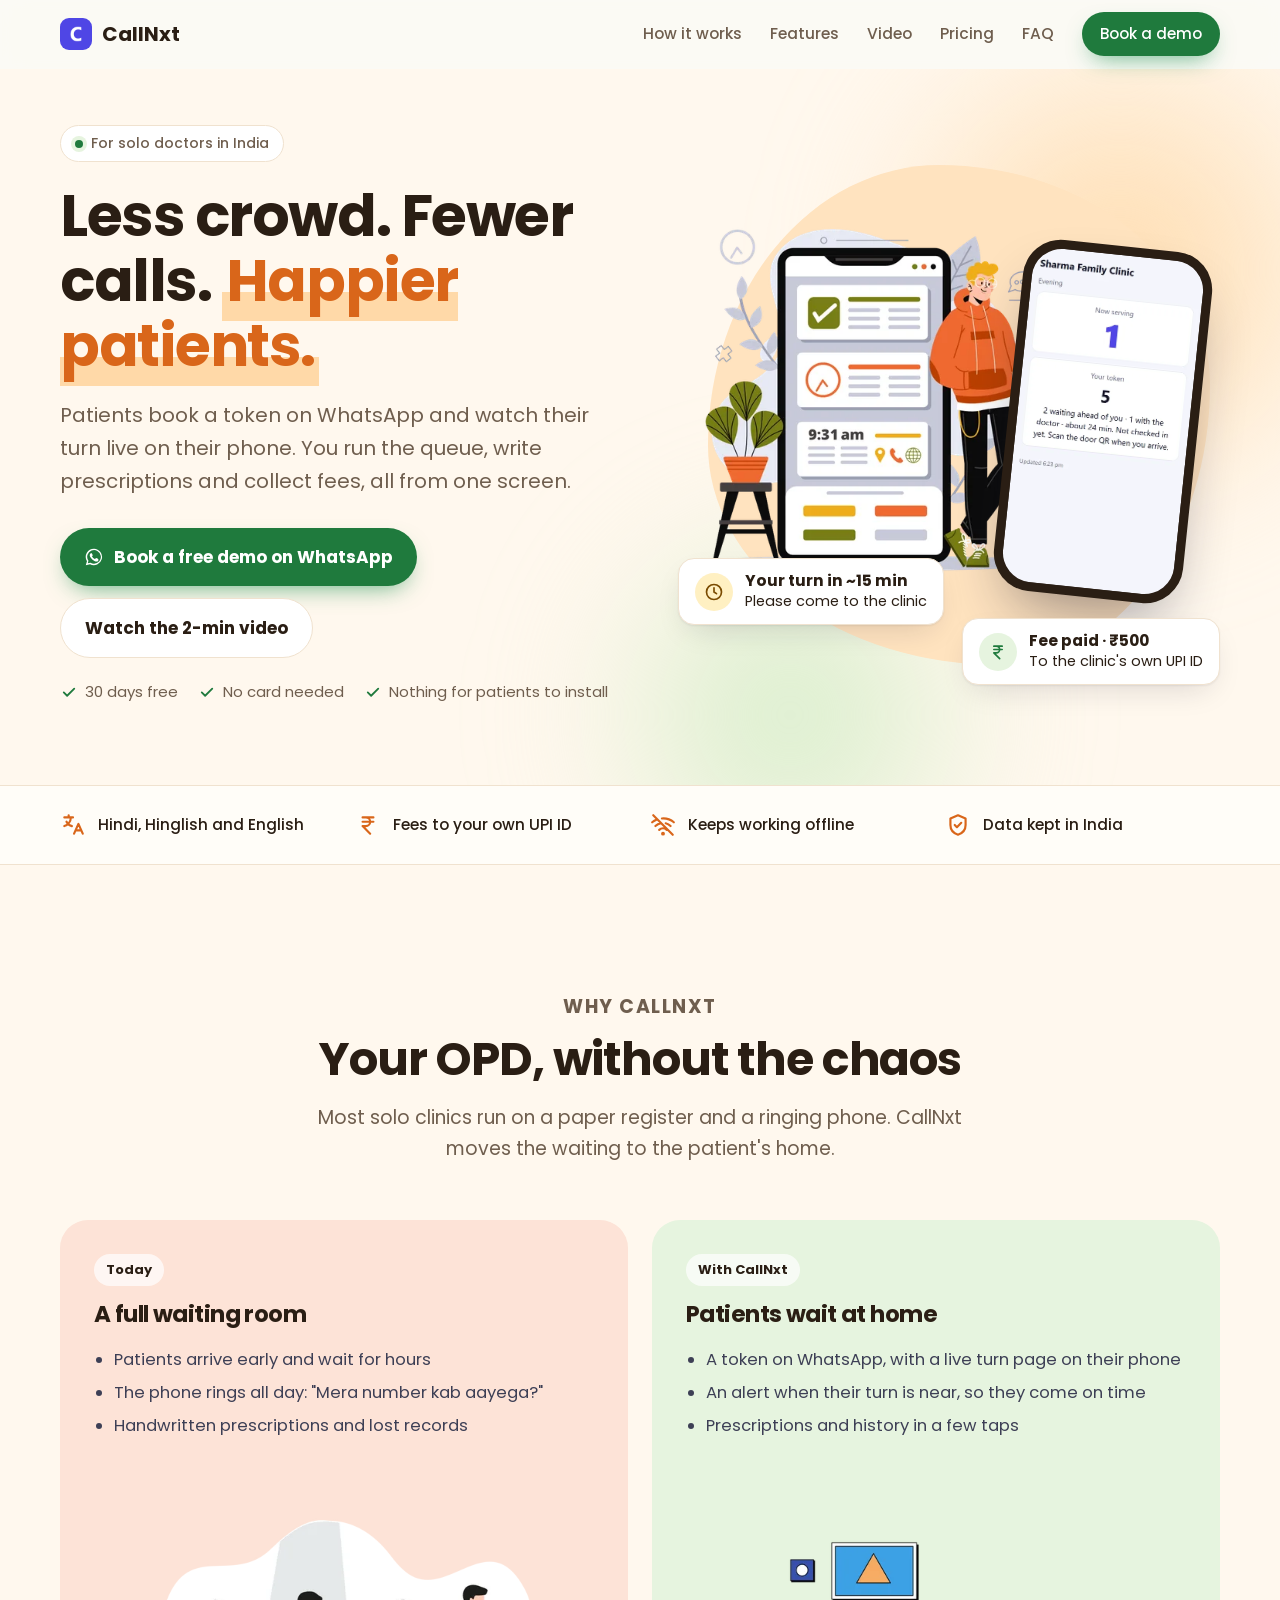
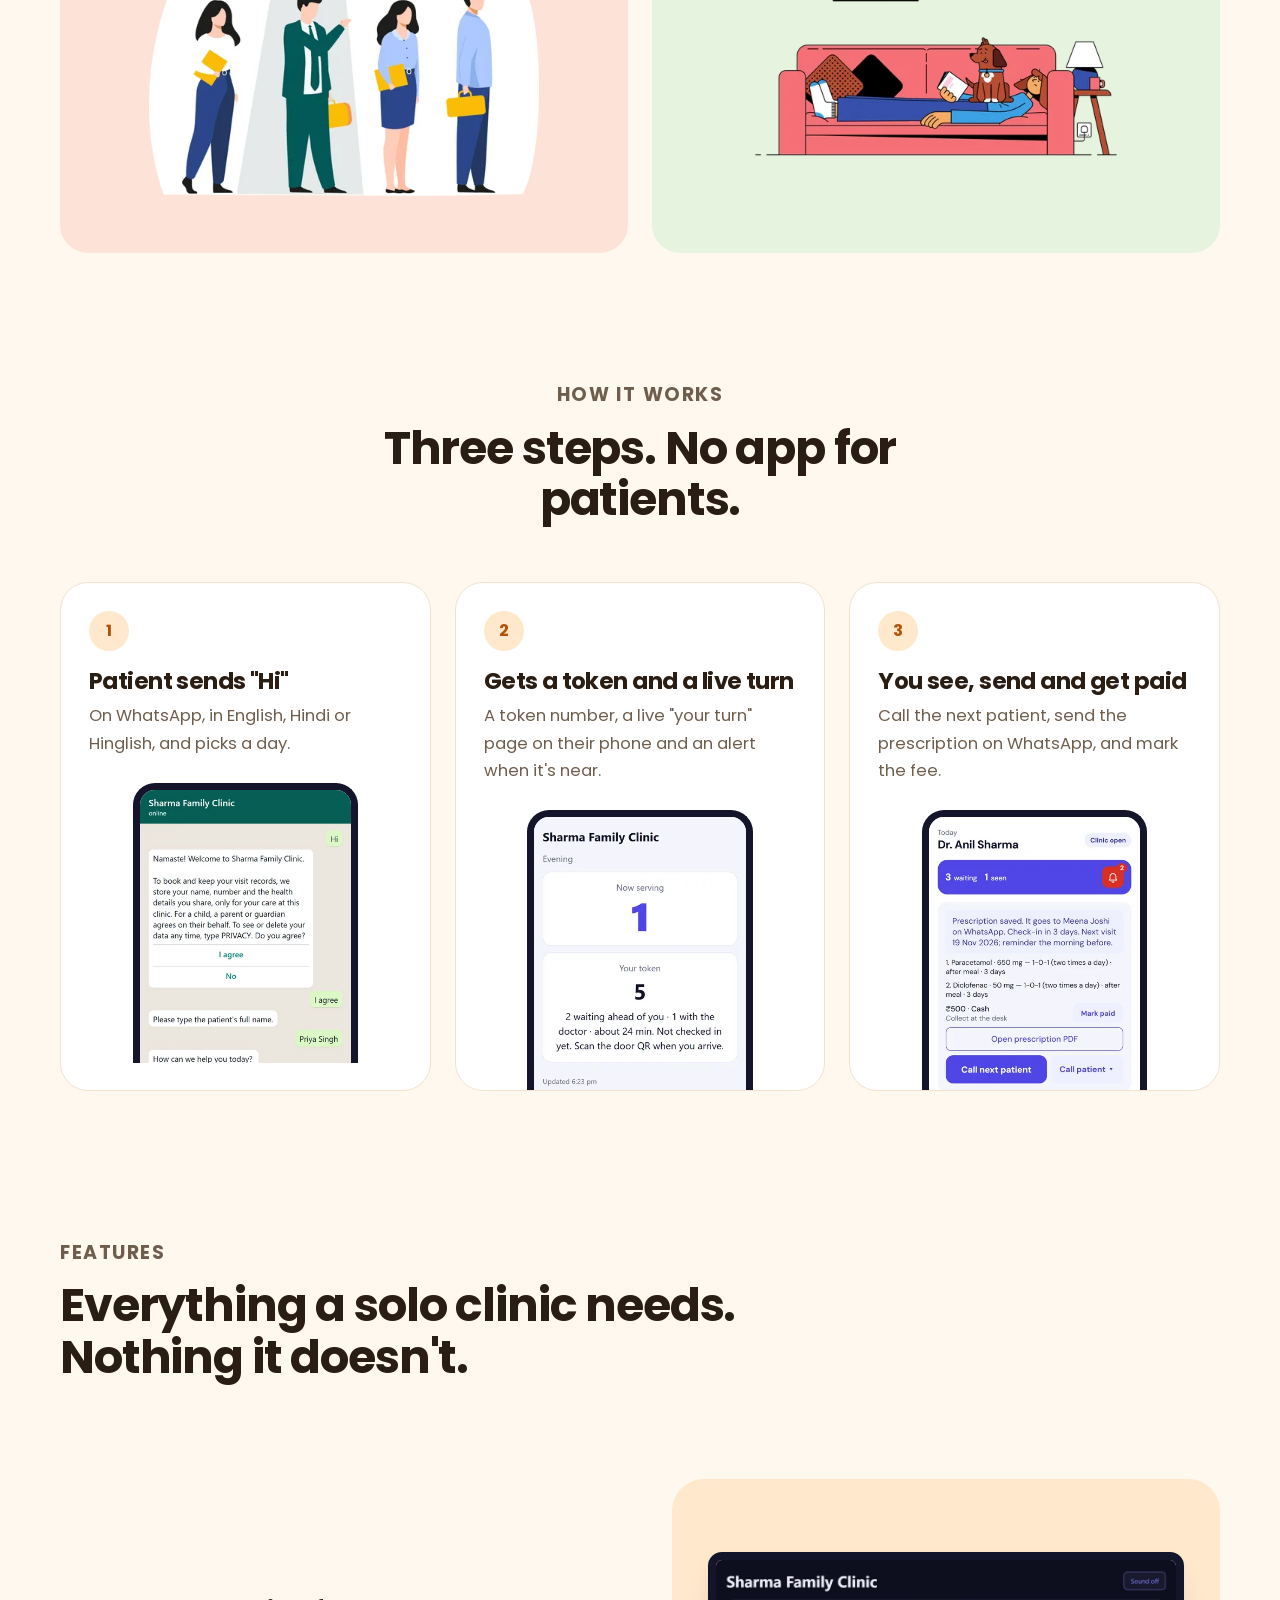
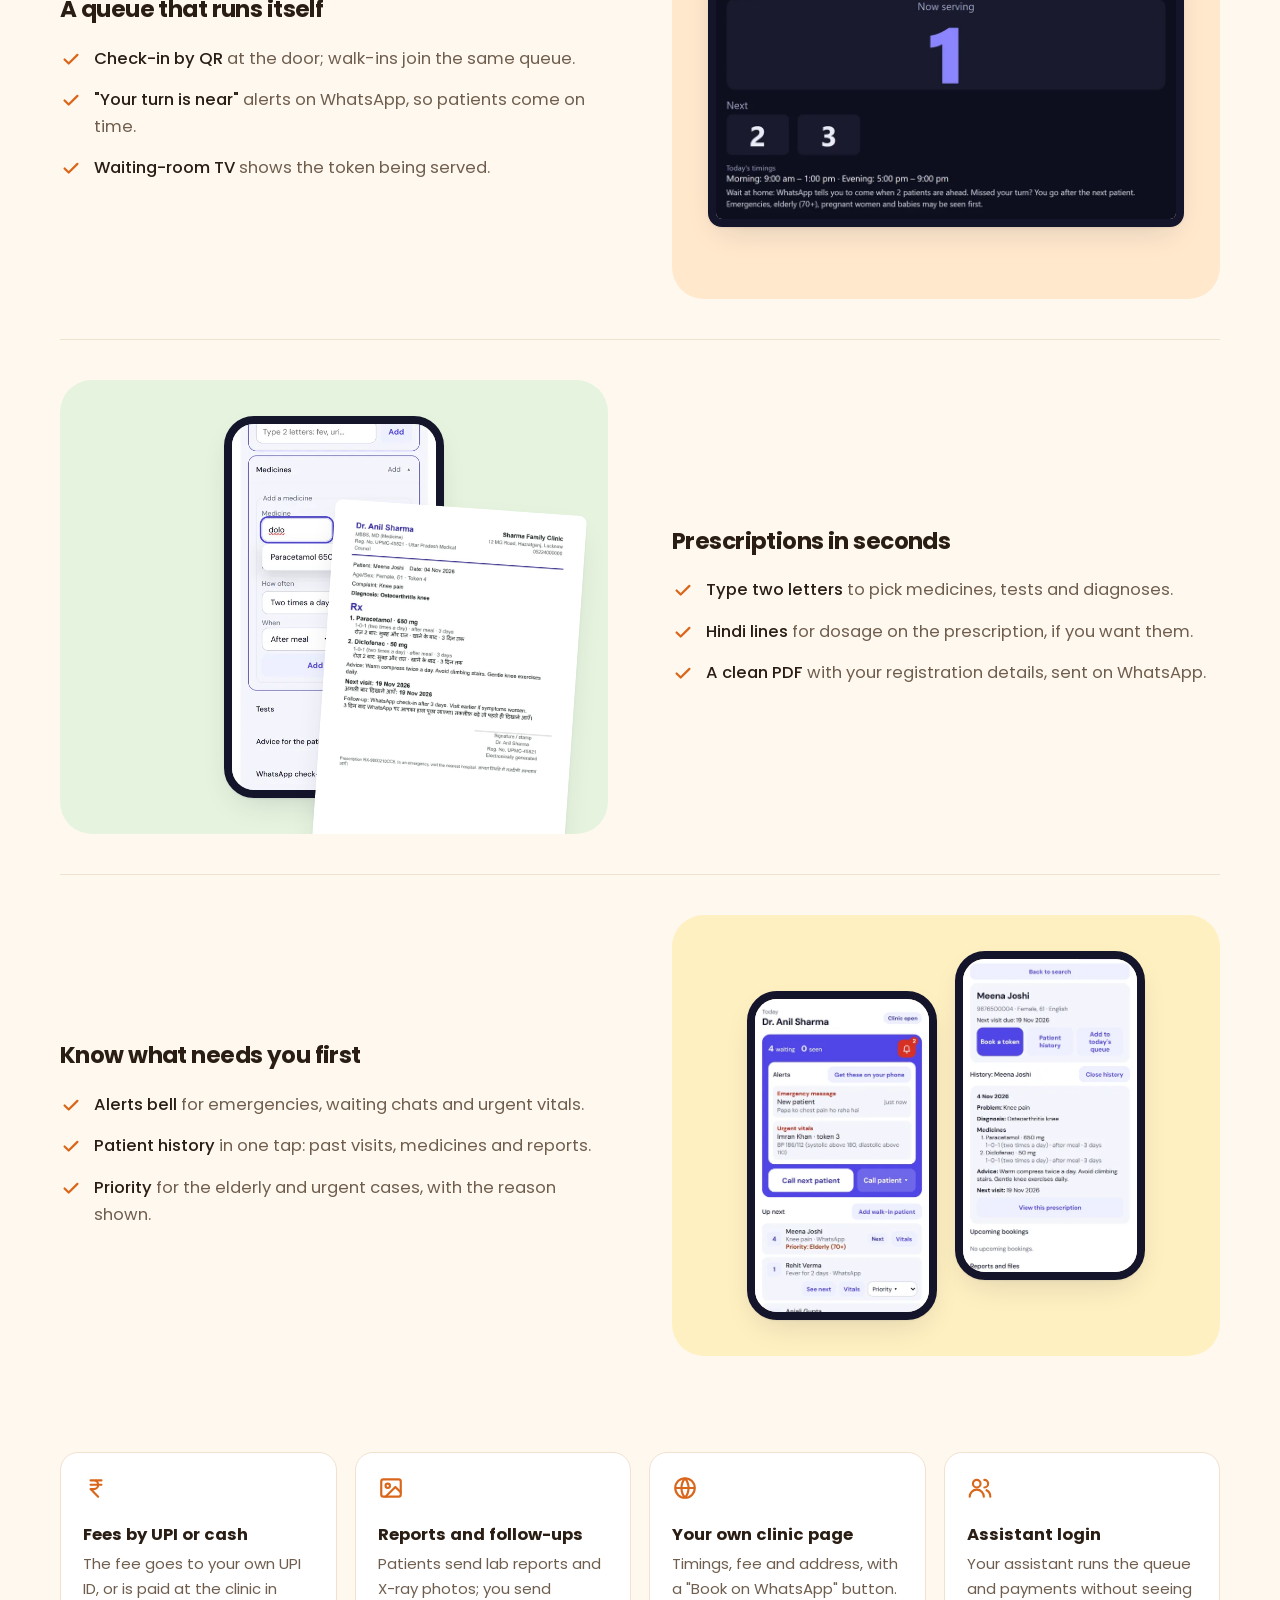
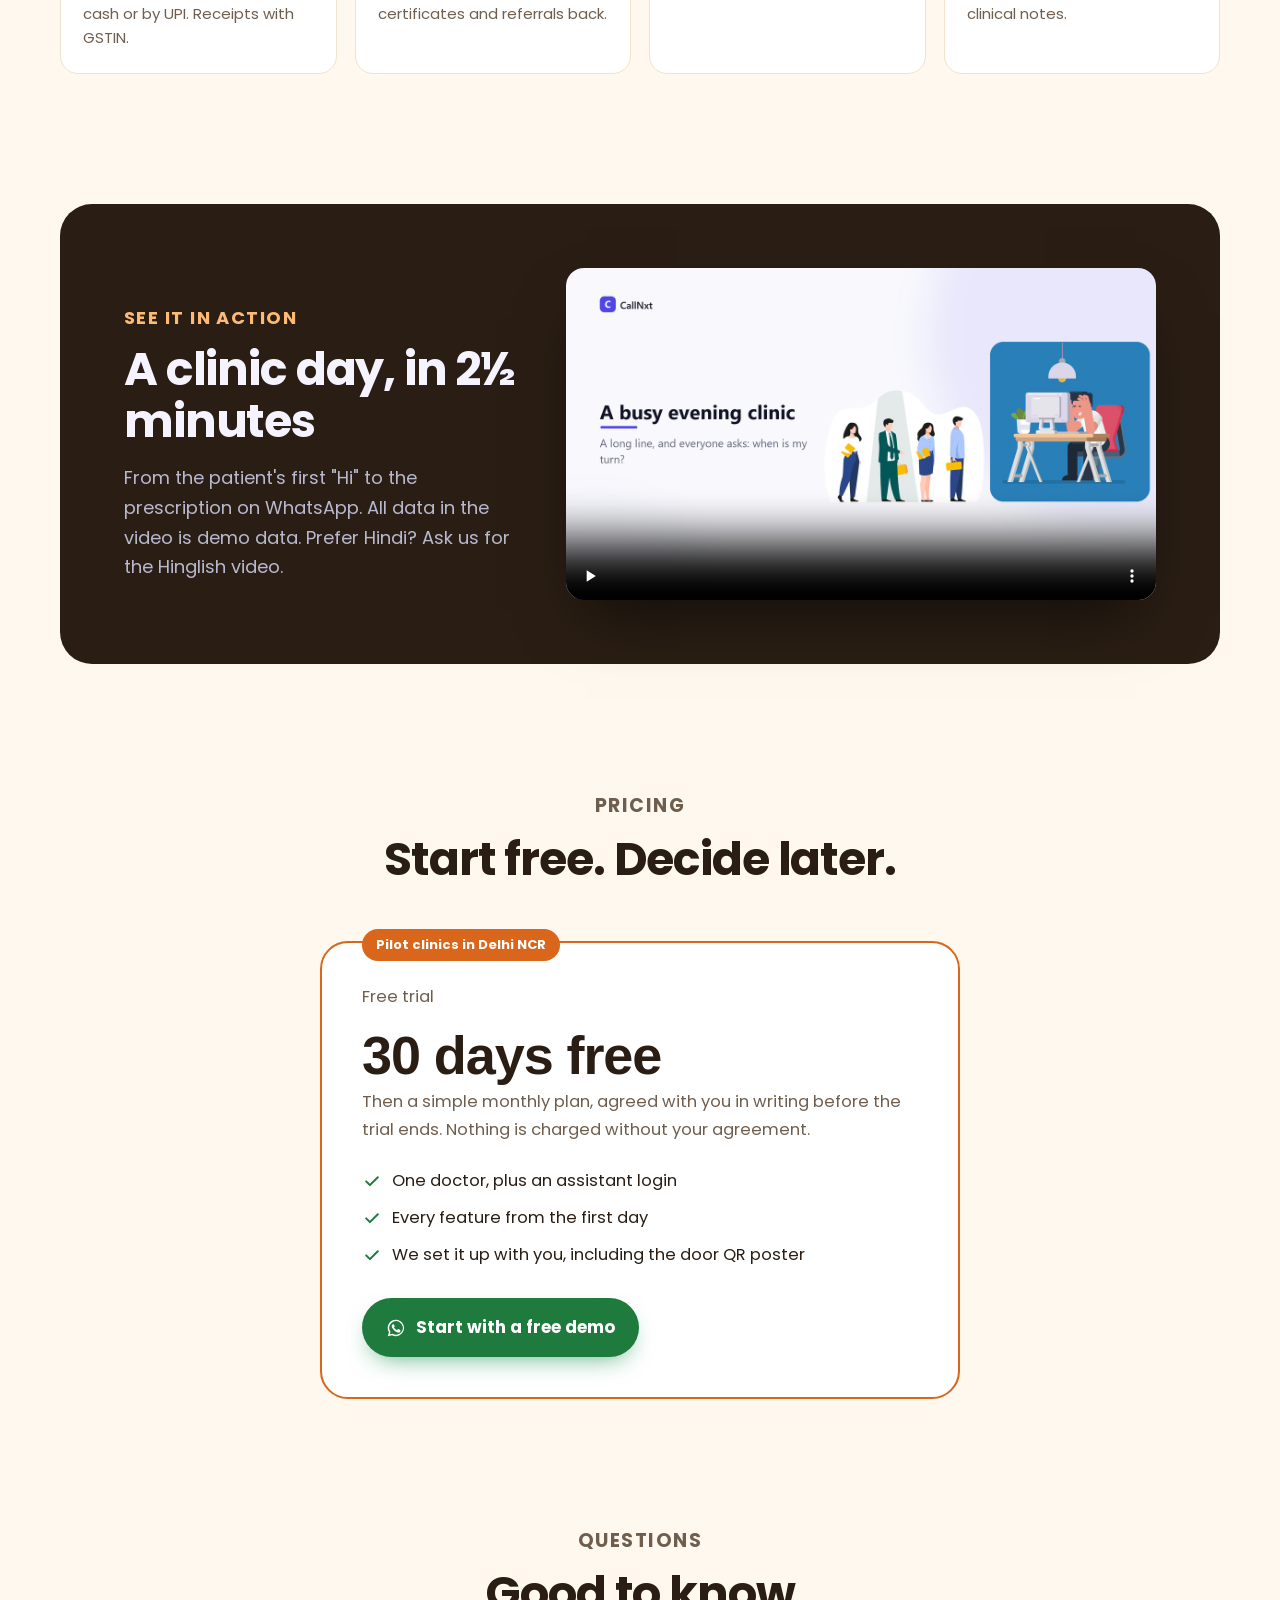
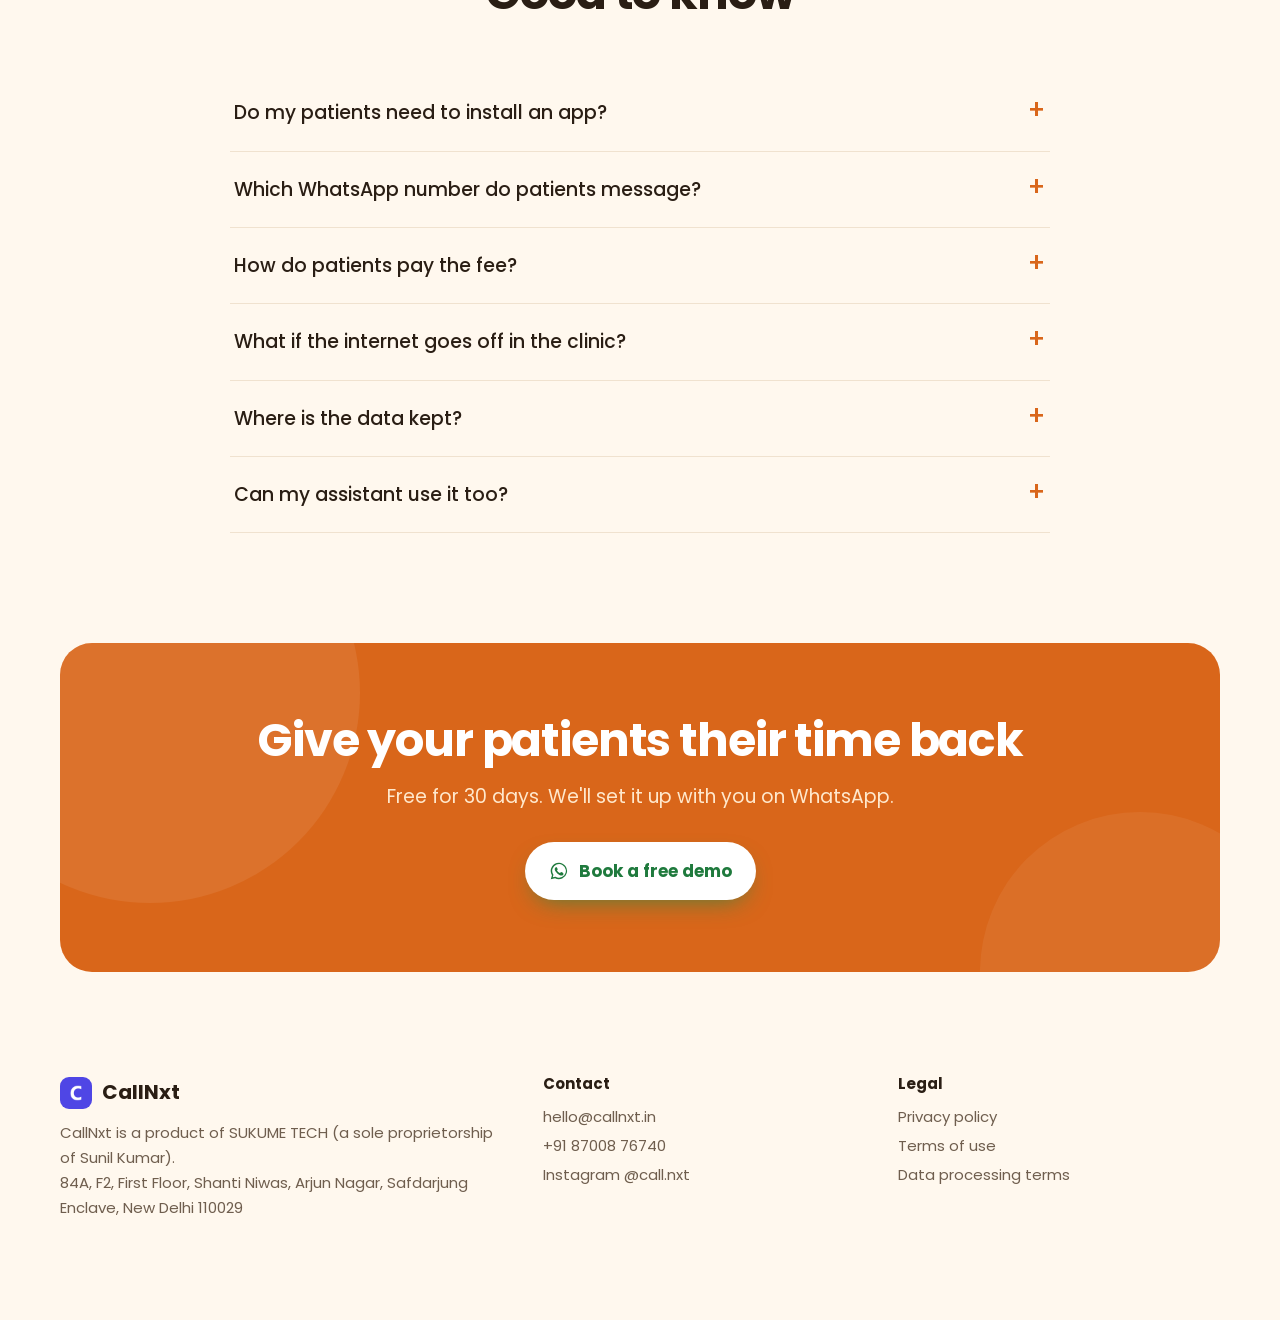
==== commit 8f994728: "Homepage: remove the founder card; pricing card centred Co-Authored-By: Claude Opus 5.5 <noreply@ant" ====
--- a/index.html
+++ b/index.html
@@ -154,10 +154,10 @@
 .video video { width: 100%; border-radius: 18px; background: #000; aspect-ratio: 16/9; box-shadow: 0 30px 60px -20px rgba(0,0,0,.6); }
 
 /* pricing + founder */
-.duo { display: grid; grid-template-columns: 1.1fr .9fr; gap: 24px; }
+.duo { display: grid; grid-template-columns: 1fr; gap: 24px; max-width: 640px; margin-inline: auto; }
 .price { background: var(--paper); border: 2px solid var(--indigo); border-radius: var(--radius); padding: 40px; position: relative; }
 .price .badge { position: absolute; top: -14px; left: 40px; background: var(--indigo); color: #fff; font-size: 13px; font-weight: 700; padding: 5px 14px; border-radius: 99px; }
-.price .big { font-family: 'Fraunces', Georgia, serif; font-size: 54px; font-weight: 600; line-height: 1; margin: 18px 0 6px; }
+.price .big { font-family: 'Poppins', 'Segoe UI', sans-serif; letter-spacing: -0.02em; font-size: 54px; font-weight: 600; line-height: 1; margin: 18px 0 6px; }
 .price ul { list-style: none; padding: 0; margin: 24px 0 30px; display: grid; gap: 10px; }
 .price li { display: flex; gap: 10px; }
 .price li svg { width: 20px; height: 20px; color: var(--green); flex: none; margin-top: 4px; }
@@ -463,12 +463,6 @@
           </ul>
           <a class="btn btn-wa" href="https://wa.me/918700876740?text=Hi%2C%20I%27d%20like%20a%20free%20demo%20of%20CallNxt%20for%20my%20clinic." target="_blank" rel="noopener"><svg><use href="#wa"/></svg>Start with a free demo</a>
         </div>
-        <div class="founder reveal">
-          <p class="kicker">Built in Delhi</p>
-          <blockquote>Made for the solo doctor who runs a busy OPD and still answers every call.</blockquote>
-          <p class="muted" style="margin-top:16px">Talk to us directly on WhatsApp. We'll show you CallNxt on your own phone in 15 minutes.</p>
-          <div class="who"><span class="av">S</span><div><b>Sunil Kumar</b><br><span class="muted">Founder, CallNxt</span></div></div>
-        </div>
       </div>
     </div>
   </section>
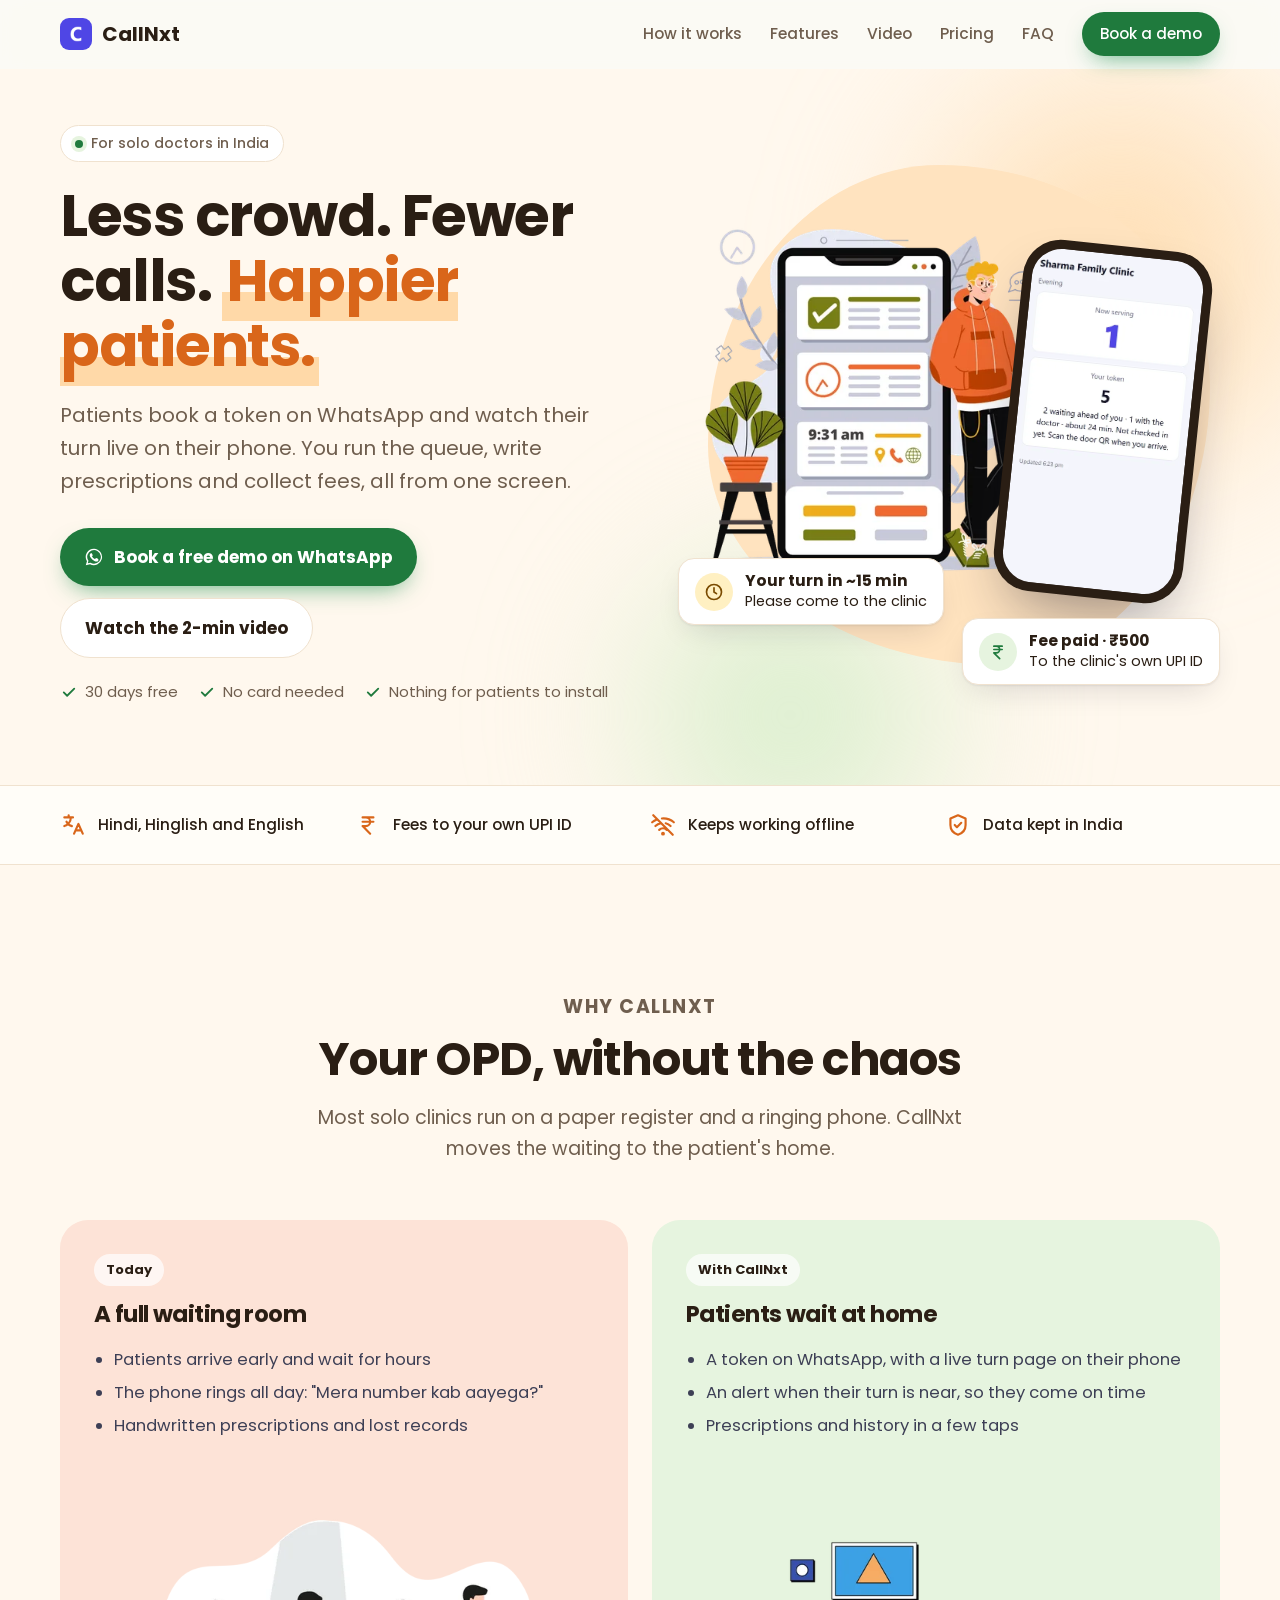
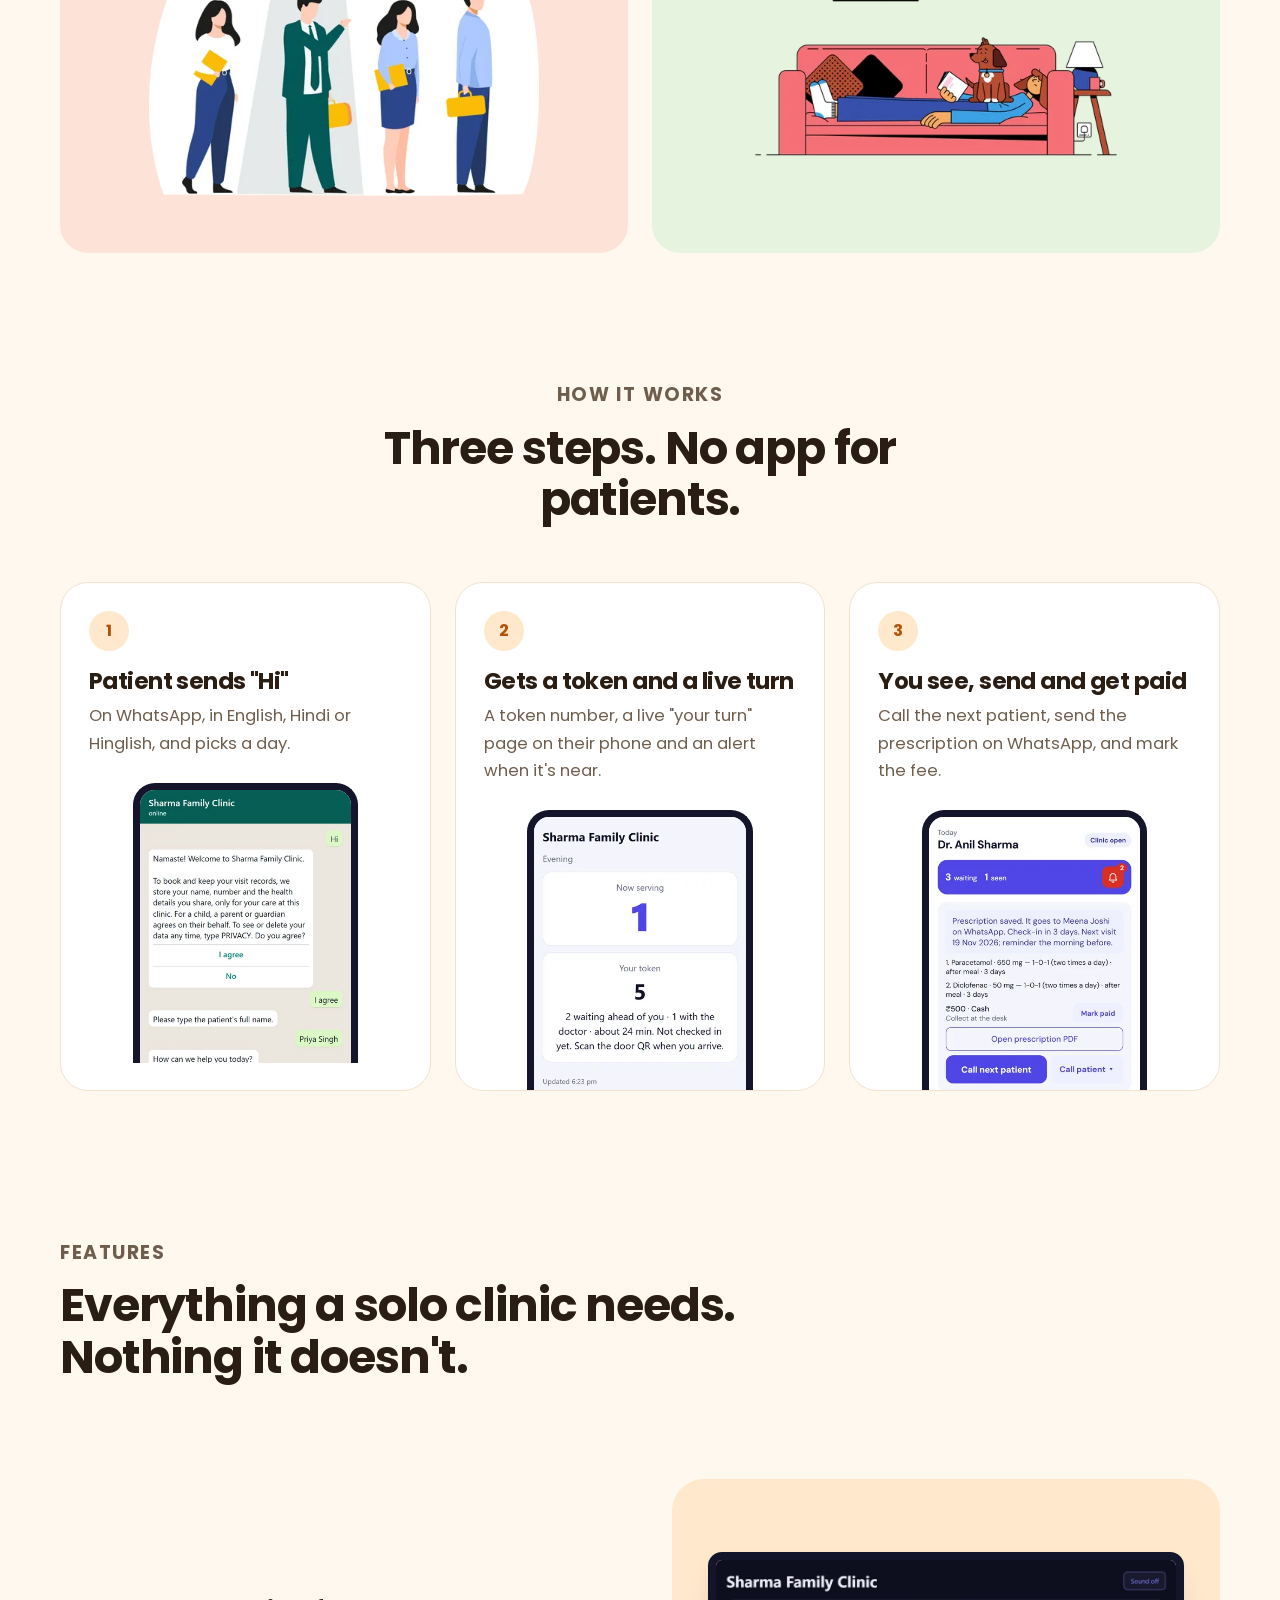
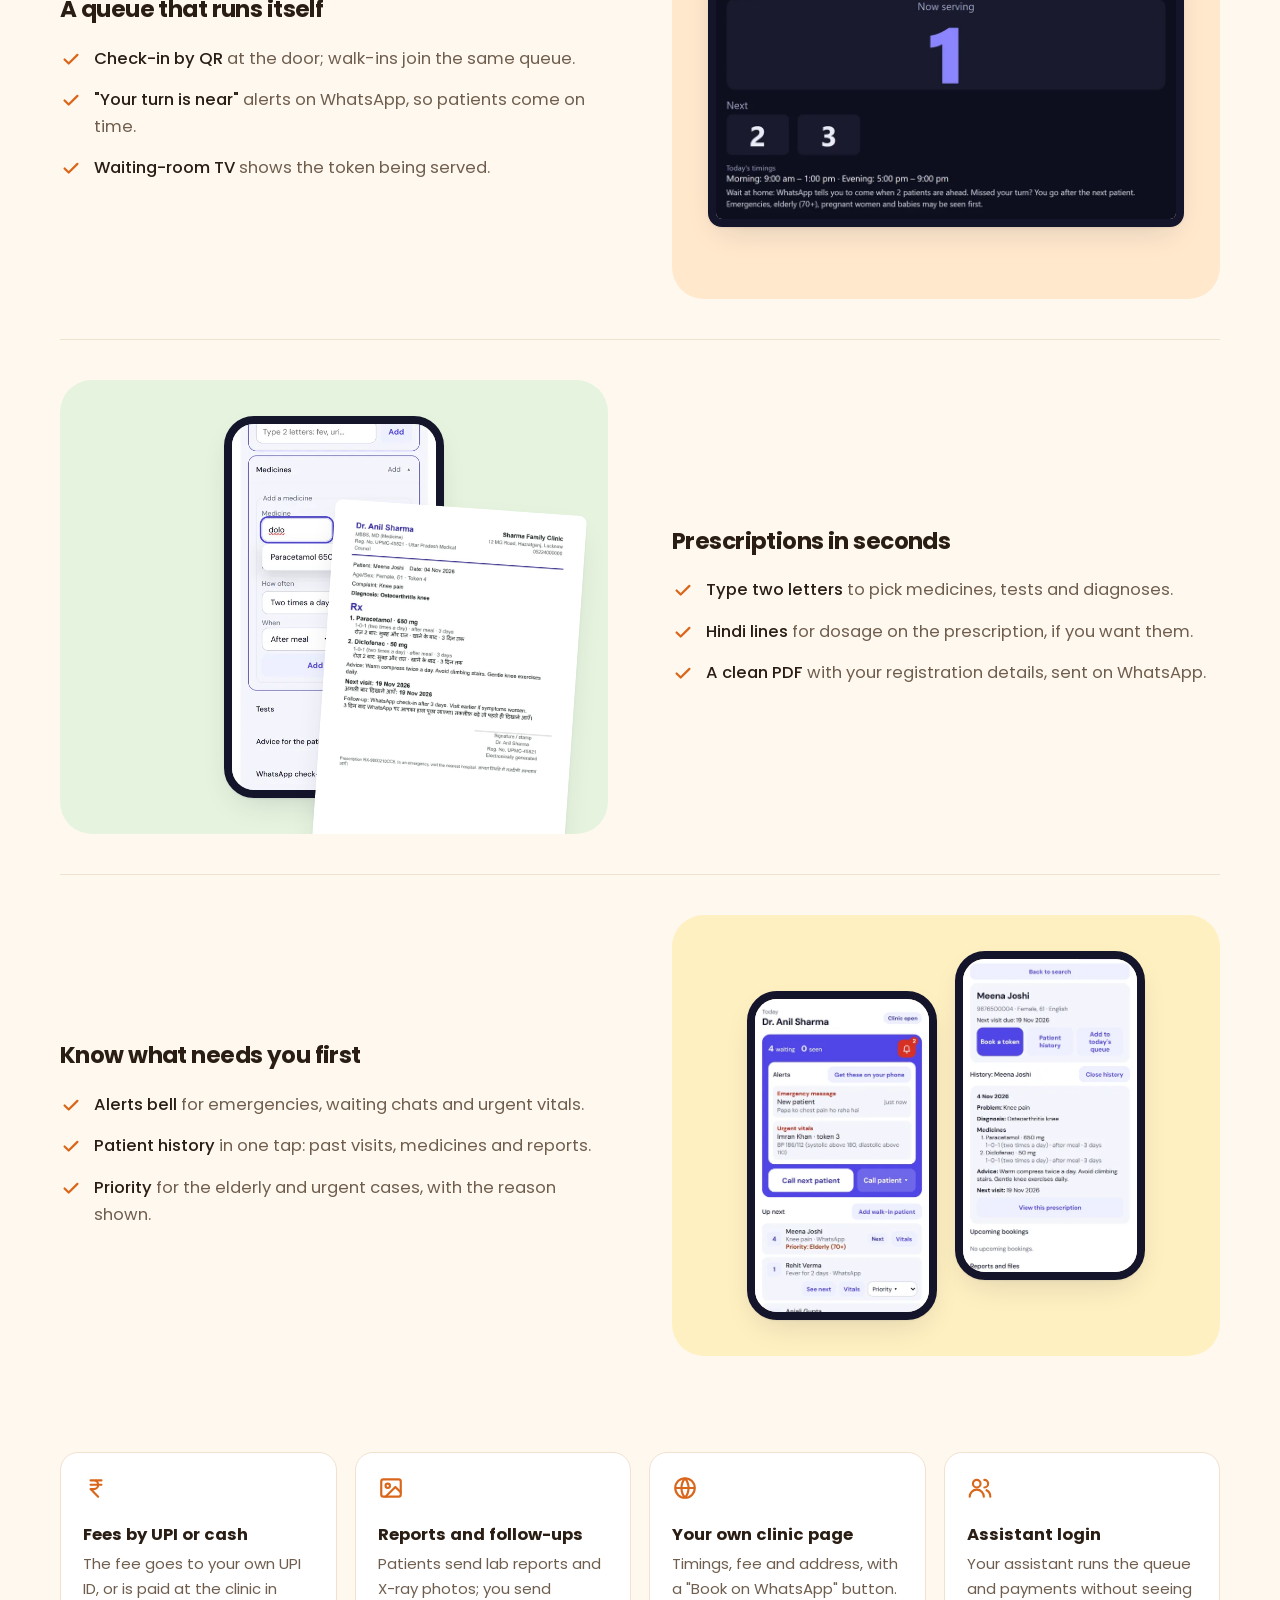
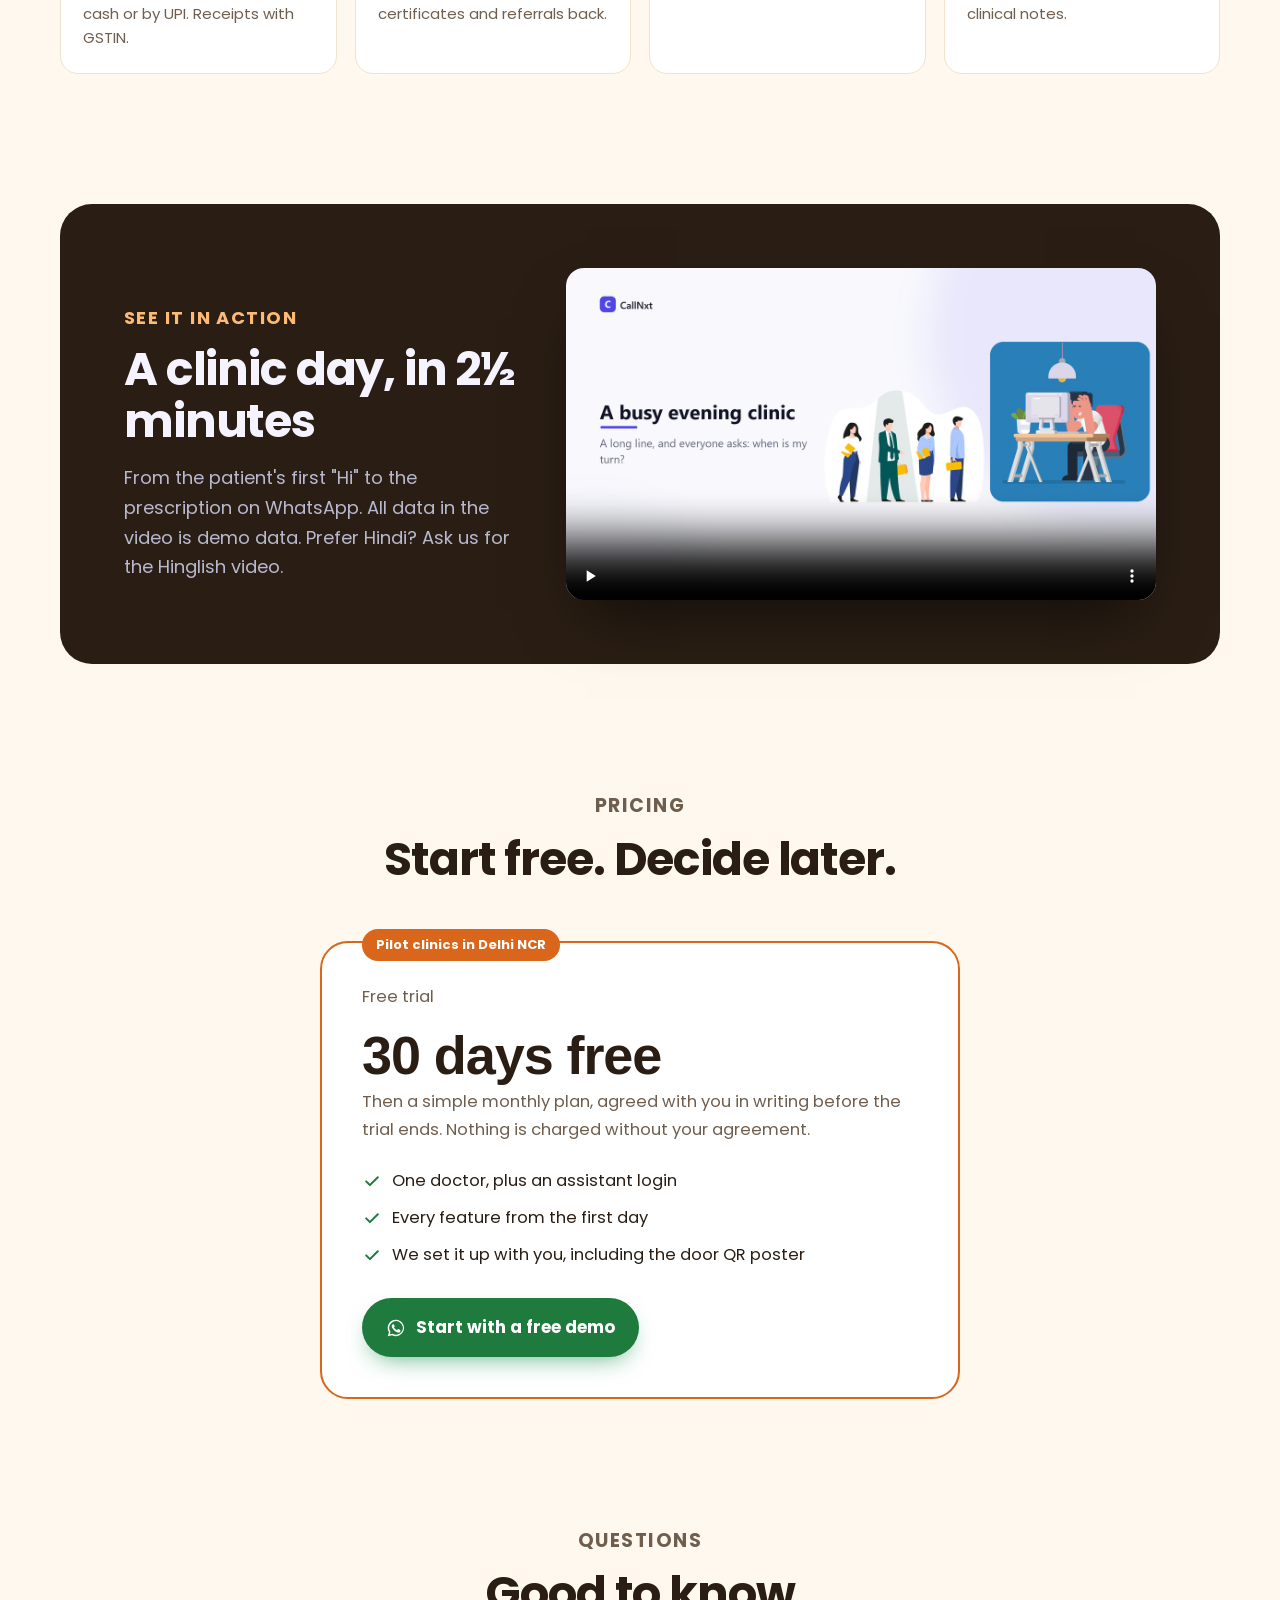
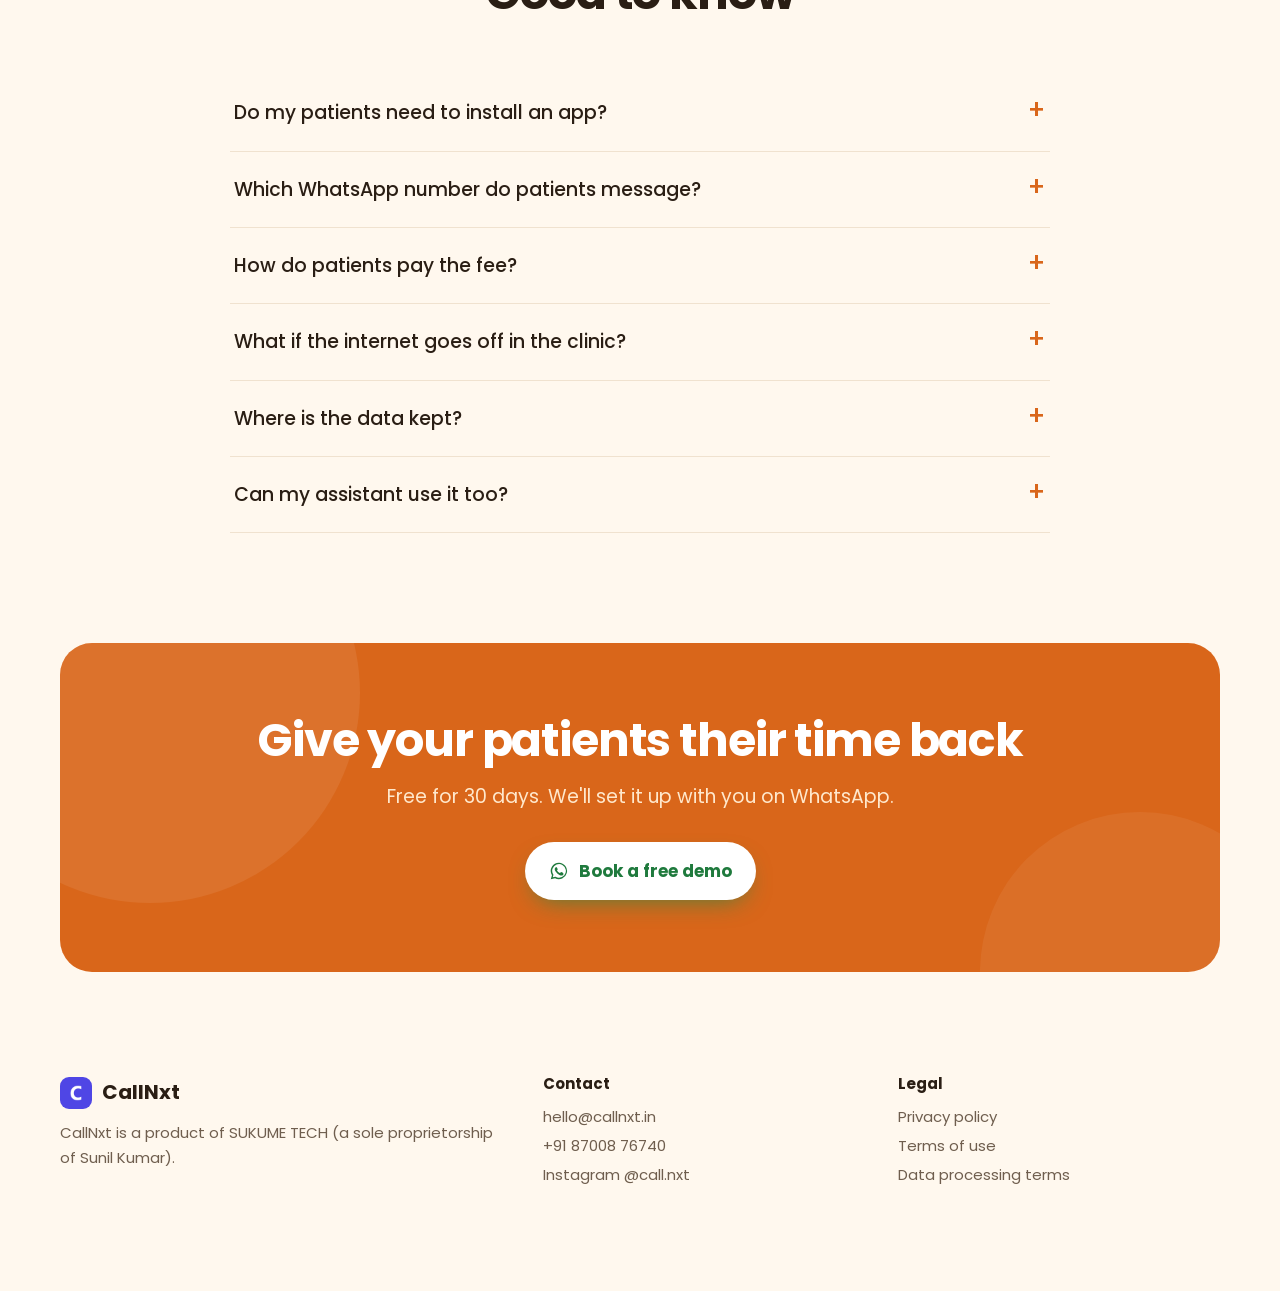
==== commit a0f153d1: "Homepage footer: company line only, address removed Co-Authored-By: Claude Opus 5.5 <noreply@anthrop" ====
--- a/index.html
+++ b/index.html
@@ -495,7 +495,7 @@
 <footer id="contact">
   <div class="wrap">
     <div><a class="brand" href="#" style="margin-bottom:12px"><img src="/static/icons/icon-192.png" alt="">CallNxt</a>
-      <p>CallNxt is a product of SUKUME TECH (a sole proprietorship of Sunil Kumar).<br>84A, F2, First Floor, Shanti Niwas, Arjun Nagar, Safdarjung Enclave, New Delhi 110029</p></div>
+      <p>CallNxt is a product of SUKUME TECH (a sole proprietorship of Sunil Kumar).</p></div>
     <div><b>Contact</b><a href="mailto:hello@callnxt.in">hello@callnxt.in</a><a href="tel:+918700876740">+91 87008 76740</a><a href="https://www.instagram.com/call.nxt/" target="_blank" rel="noopener">Instagram @call.nxt</a></div>
     <div><b>Legal</b><a href="/privacy/">Privacy policy</a><a href="/terms/">Terms of use</a><a href="/dpa/">Data processing terms</a></div>
   </div>
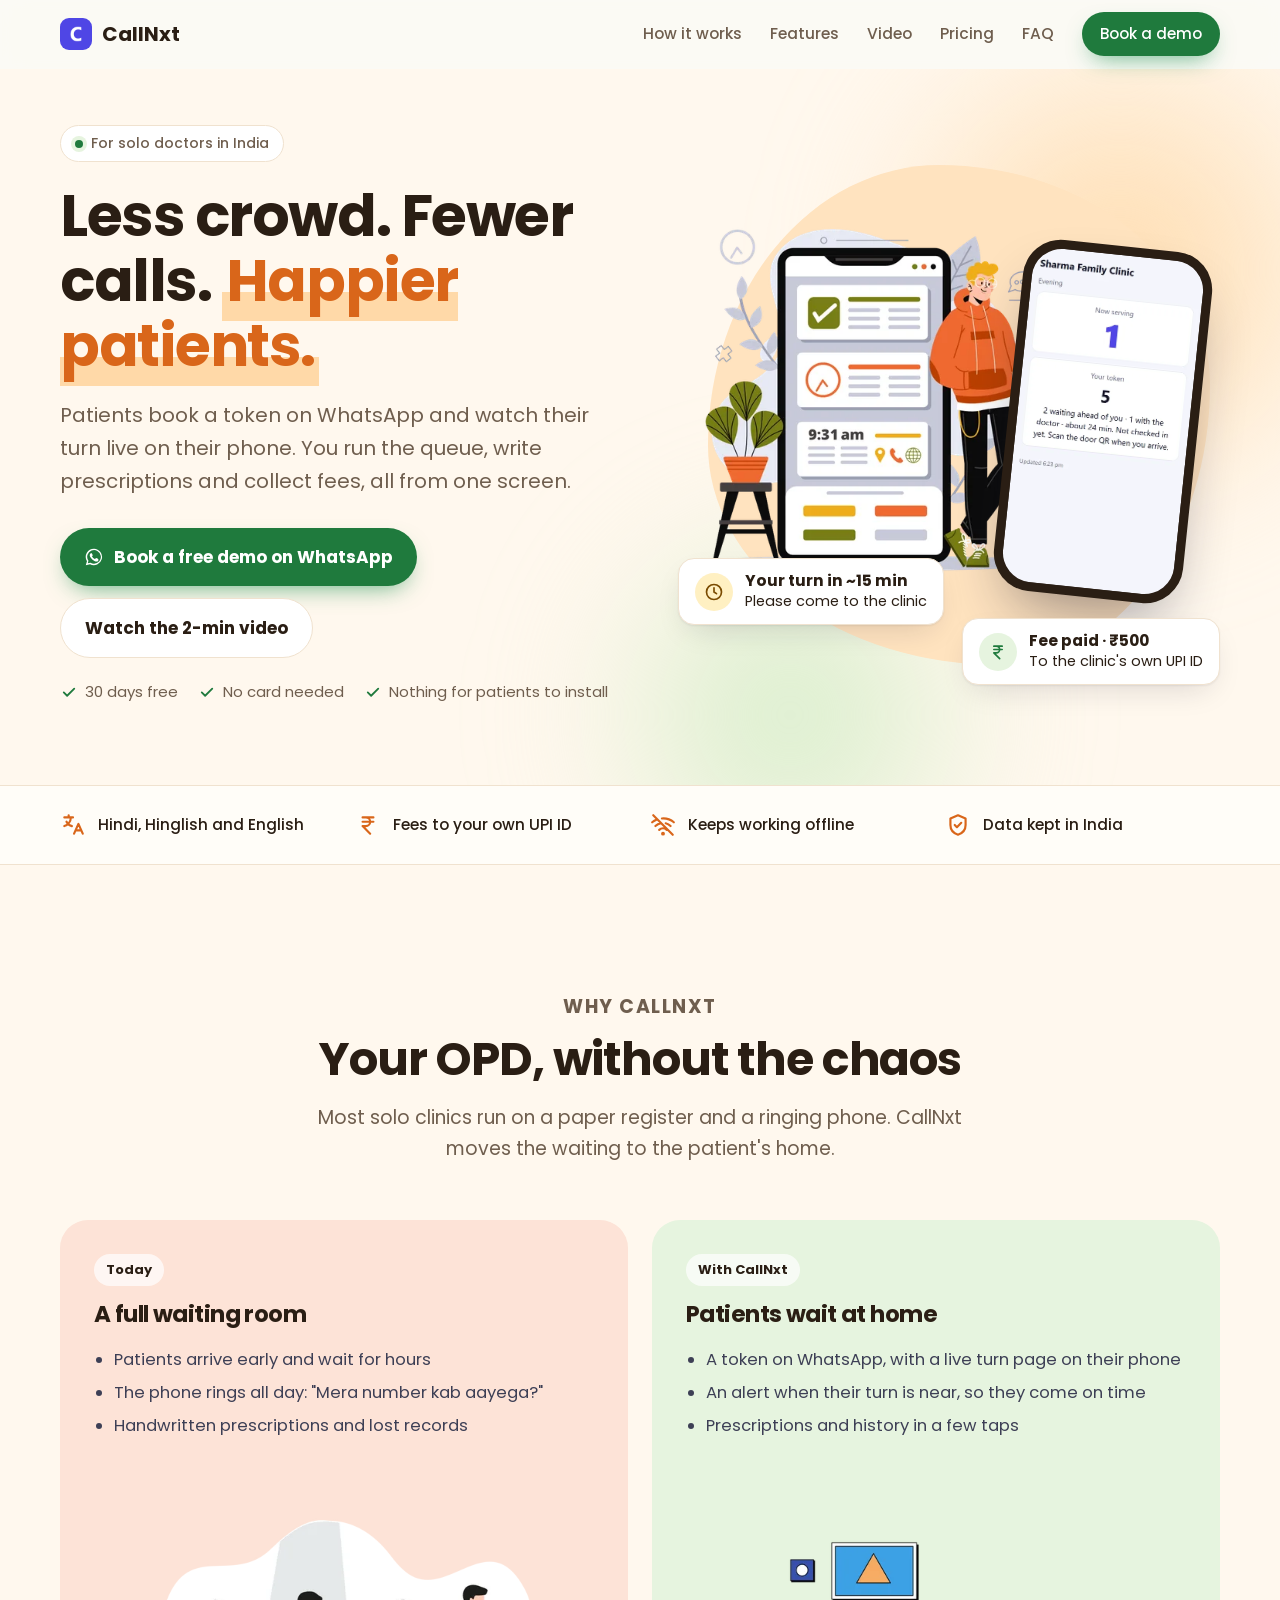
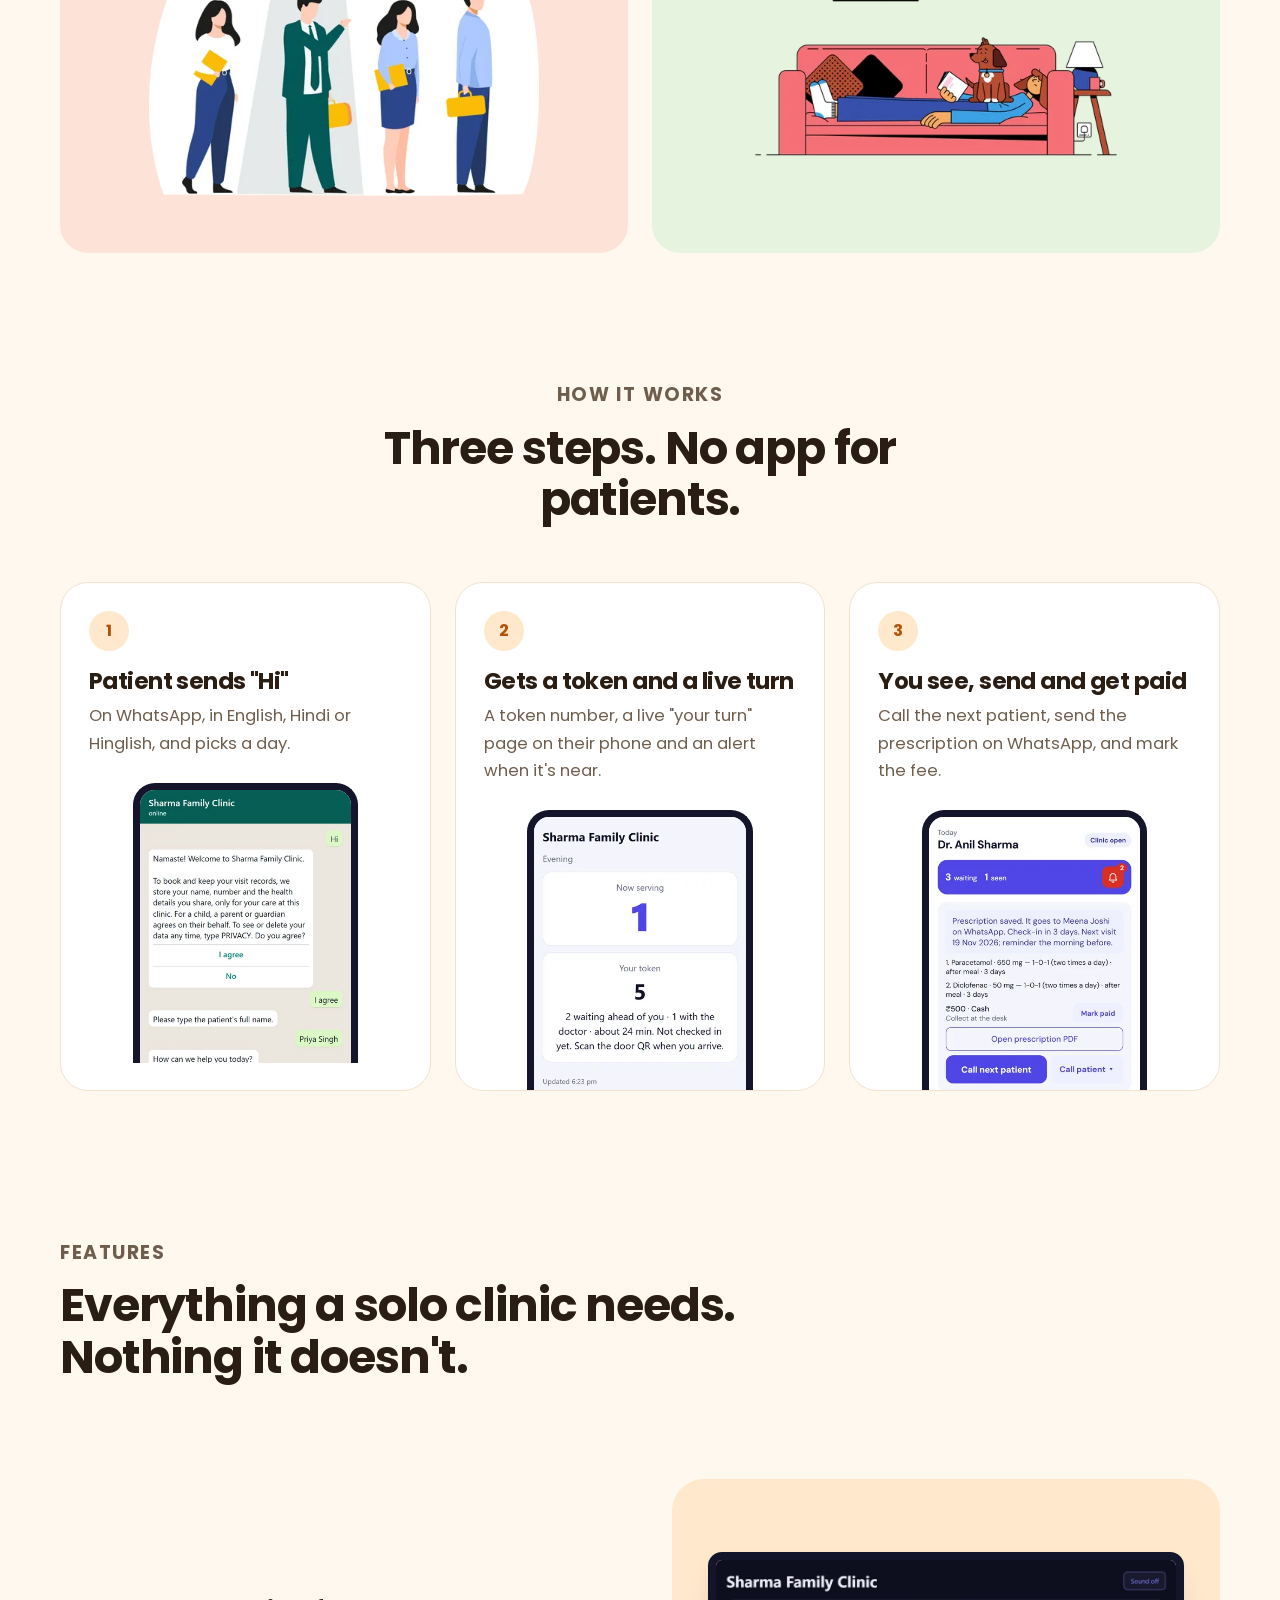
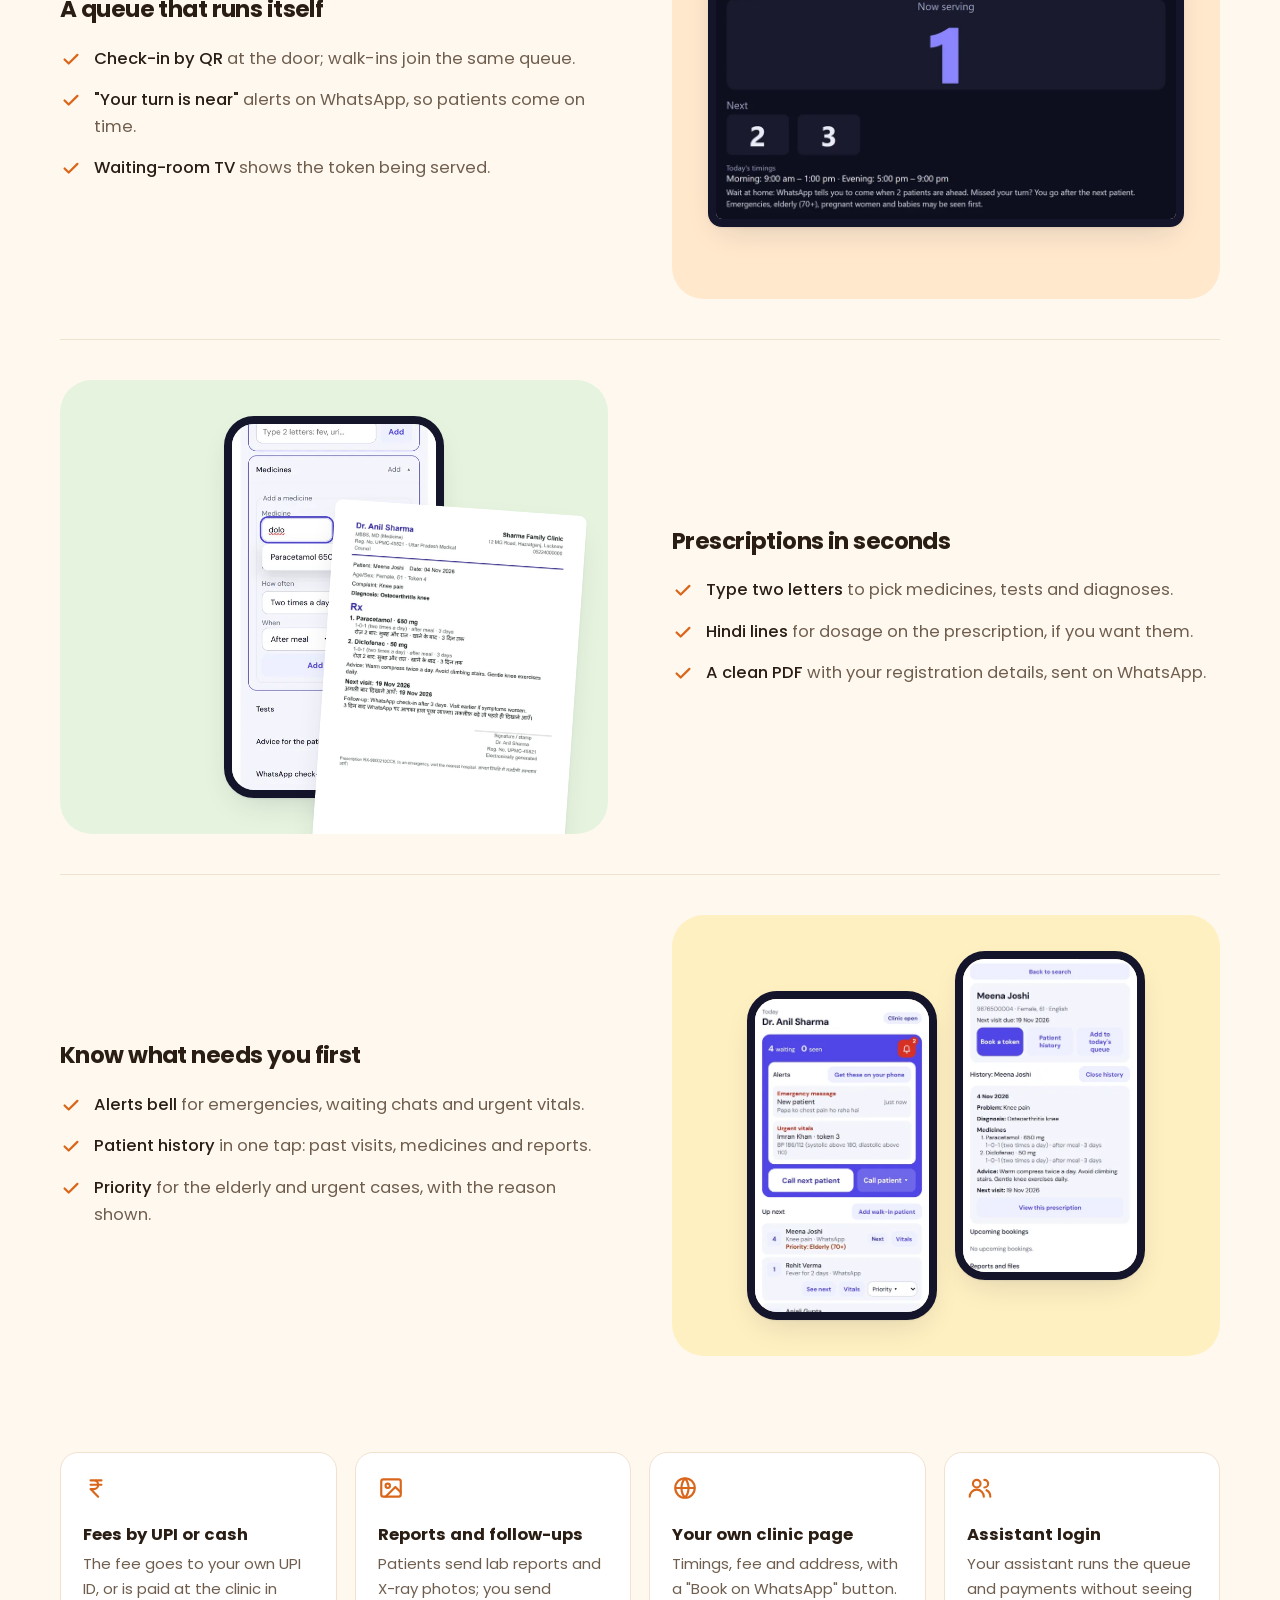
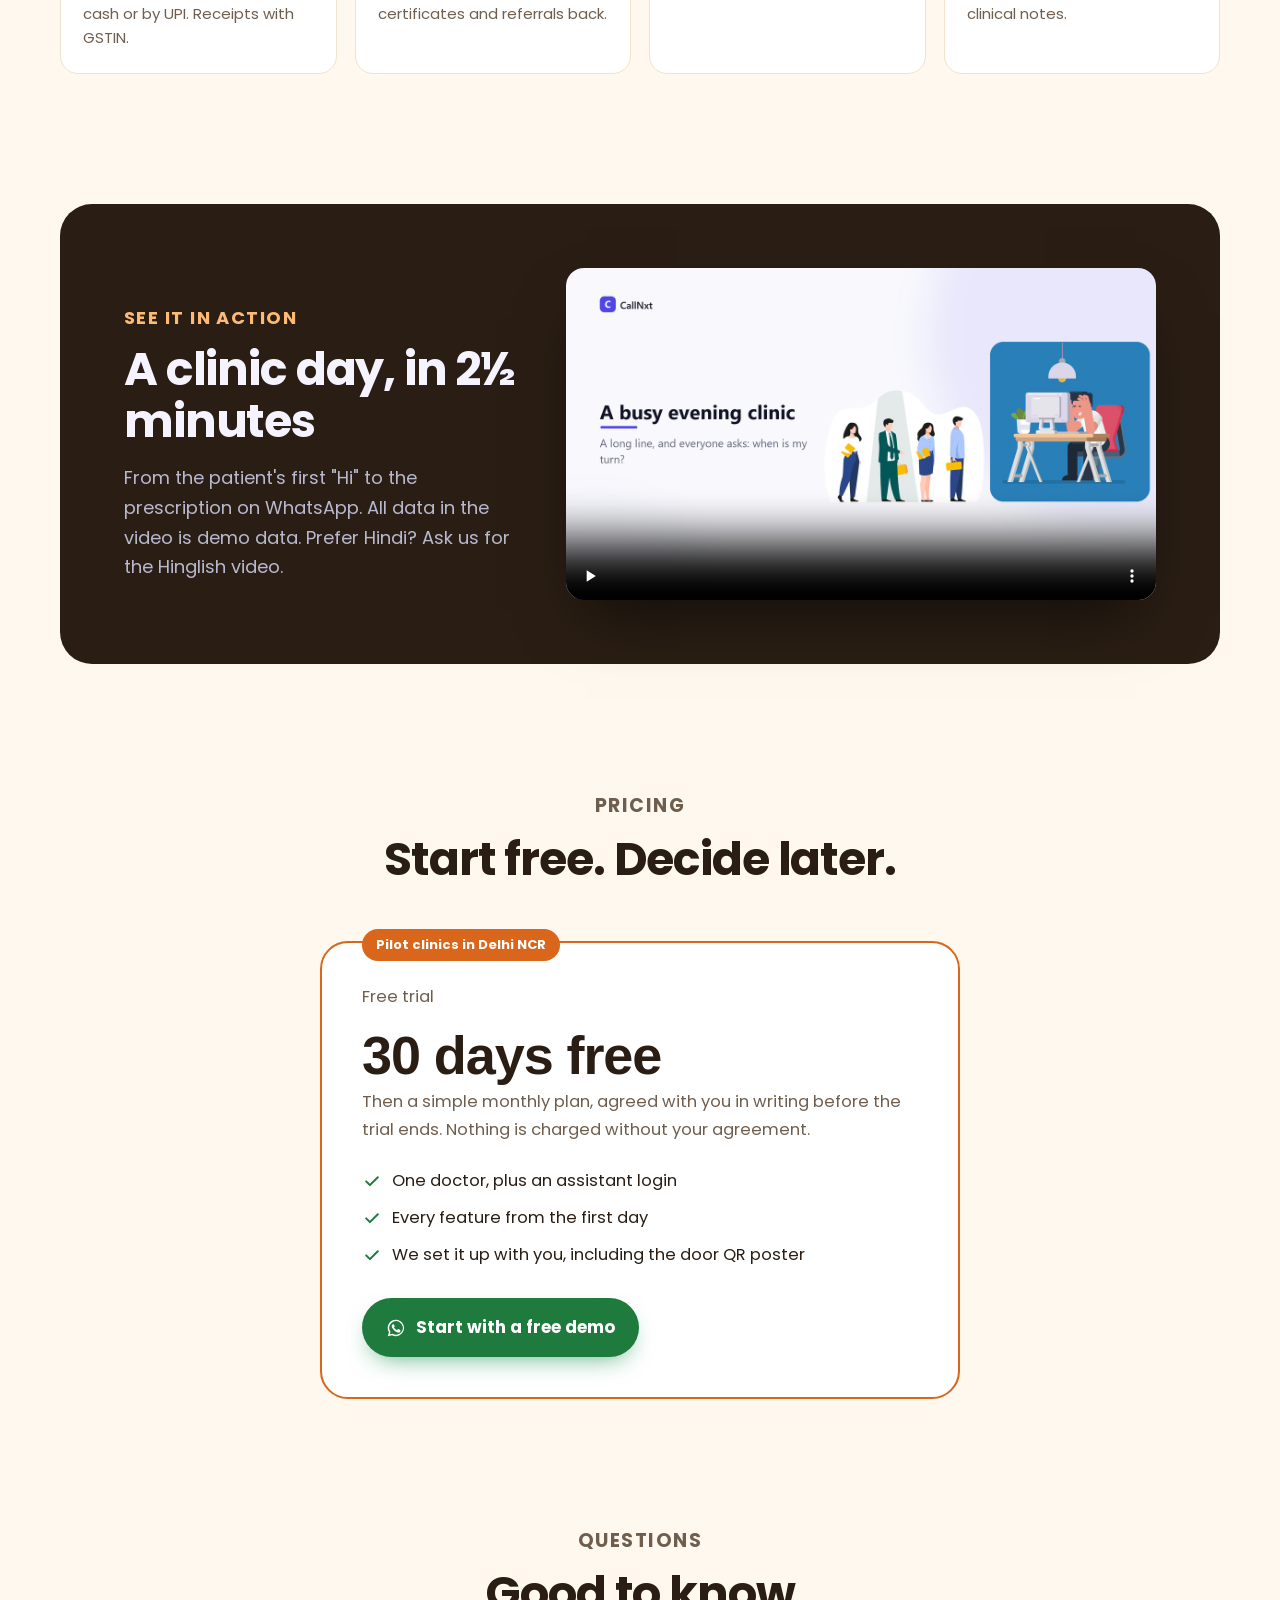
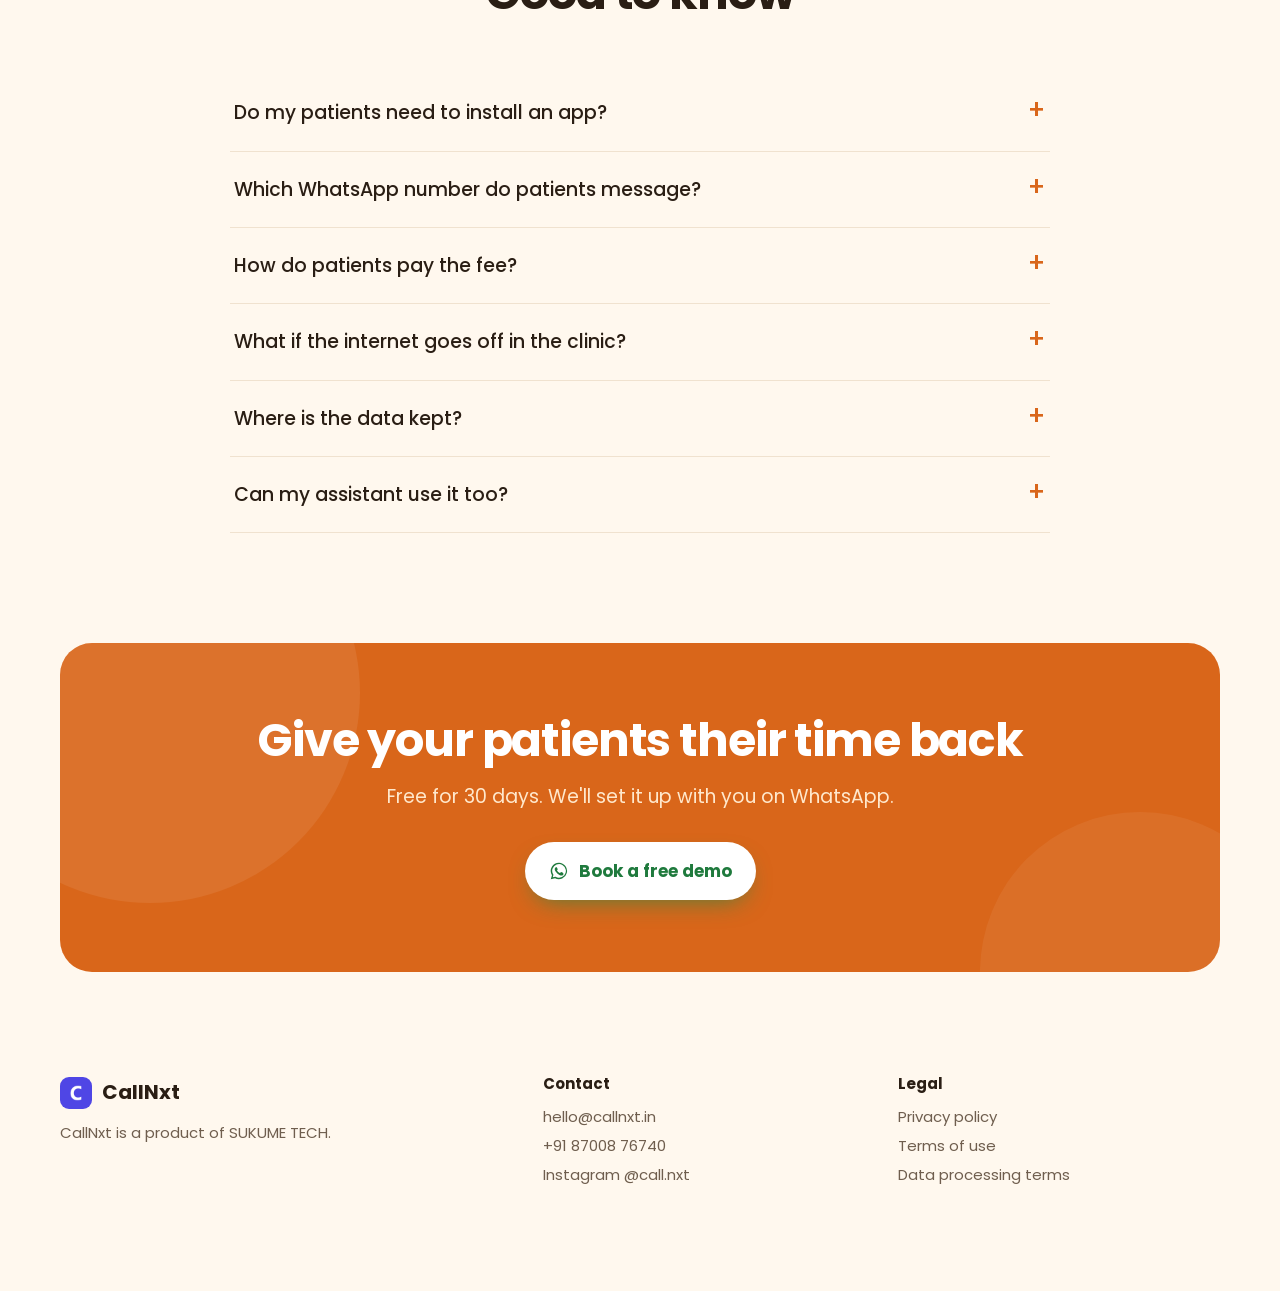
==== commit 0f57eb40: "Homepage footer: company name only Co-Authored-By: Claude Opus 5.5 <noreply@anthropic.com>" ====
--- a/index.html
+++ b/index.html
@@ -495,7 +495,7 @@
 <footer id="contact">
   <div class="wrap">
     <div><a class="brand" href="#" style="margin-bottom:12px"><img src="/static/icons/icon-192.png" alt="">CallNxt</a>
-      <p>CallNxt is a product of SUKUME TECH (a sole proprietorship of Sunil Kumar).</p></div>
+      <p>CallNxt is a product of SUKUME TECH.</p></div>
     <div><b>Contact</b><a href="mailto:hello@callnxt.in">hello@callnxt.in</a><a href="tel:+918700876740">+91 87008 76740</a><a href="https://www.instagram.com/call.nxt/" target="_blank" rel="noopener">Instagram @call.nxt</a></div>
     <div><b>Legal</b><a href="/privacy/">Privacy policy</a><a href="/terms/">Terms of use</a><a href="/dpa/">Data processing terms</a></div>
   </div>
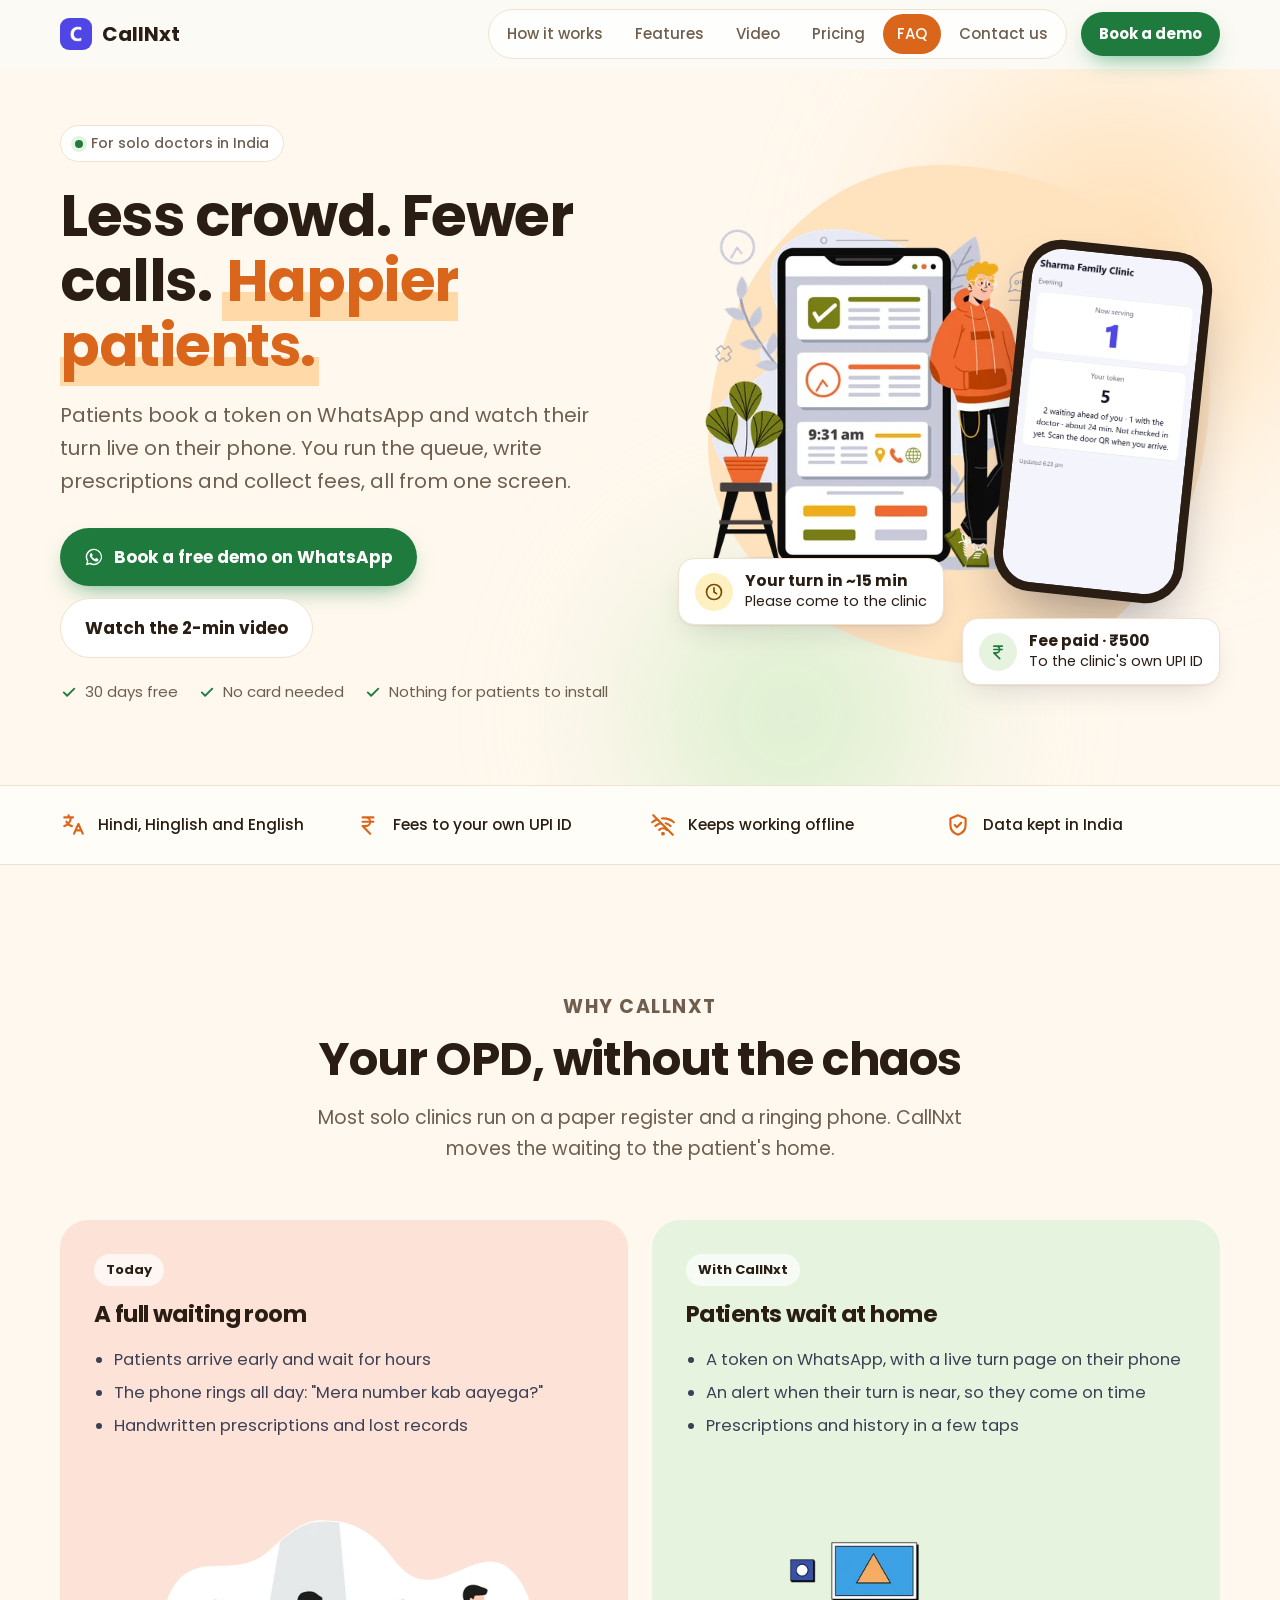
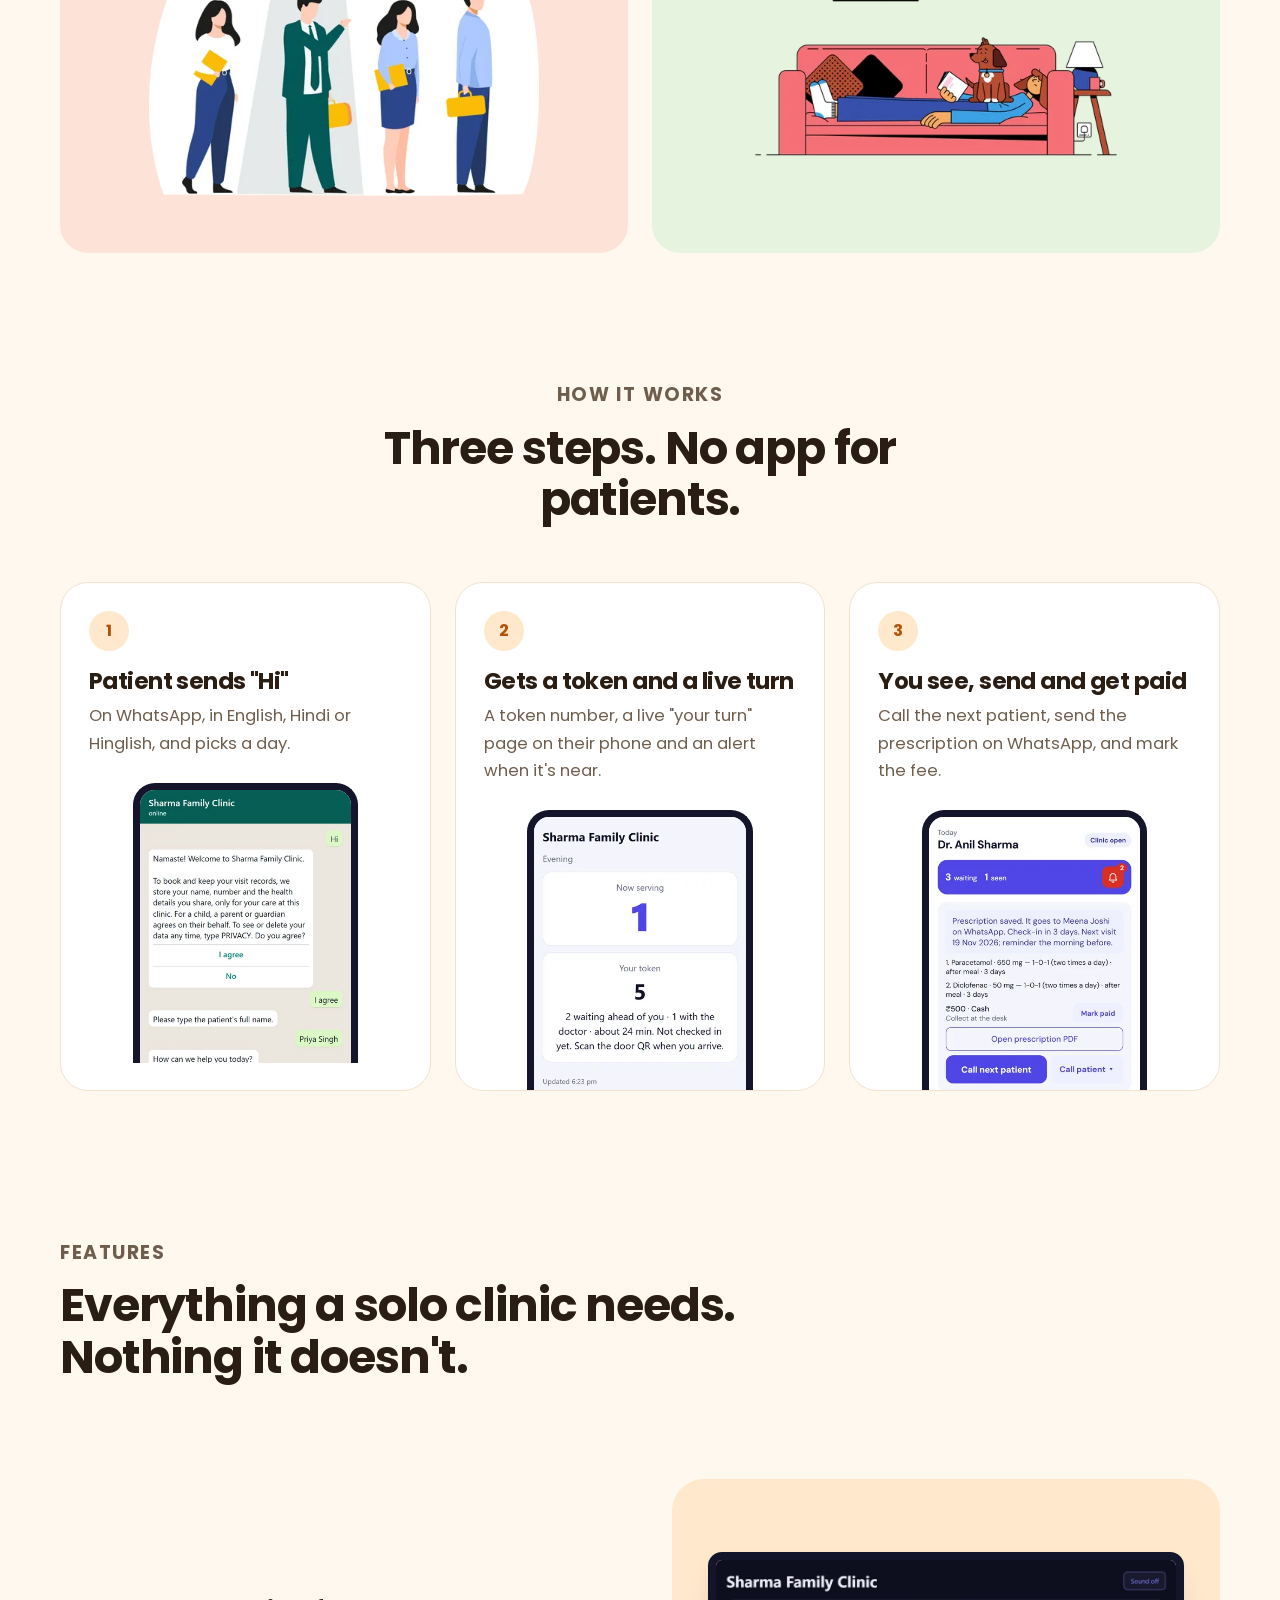
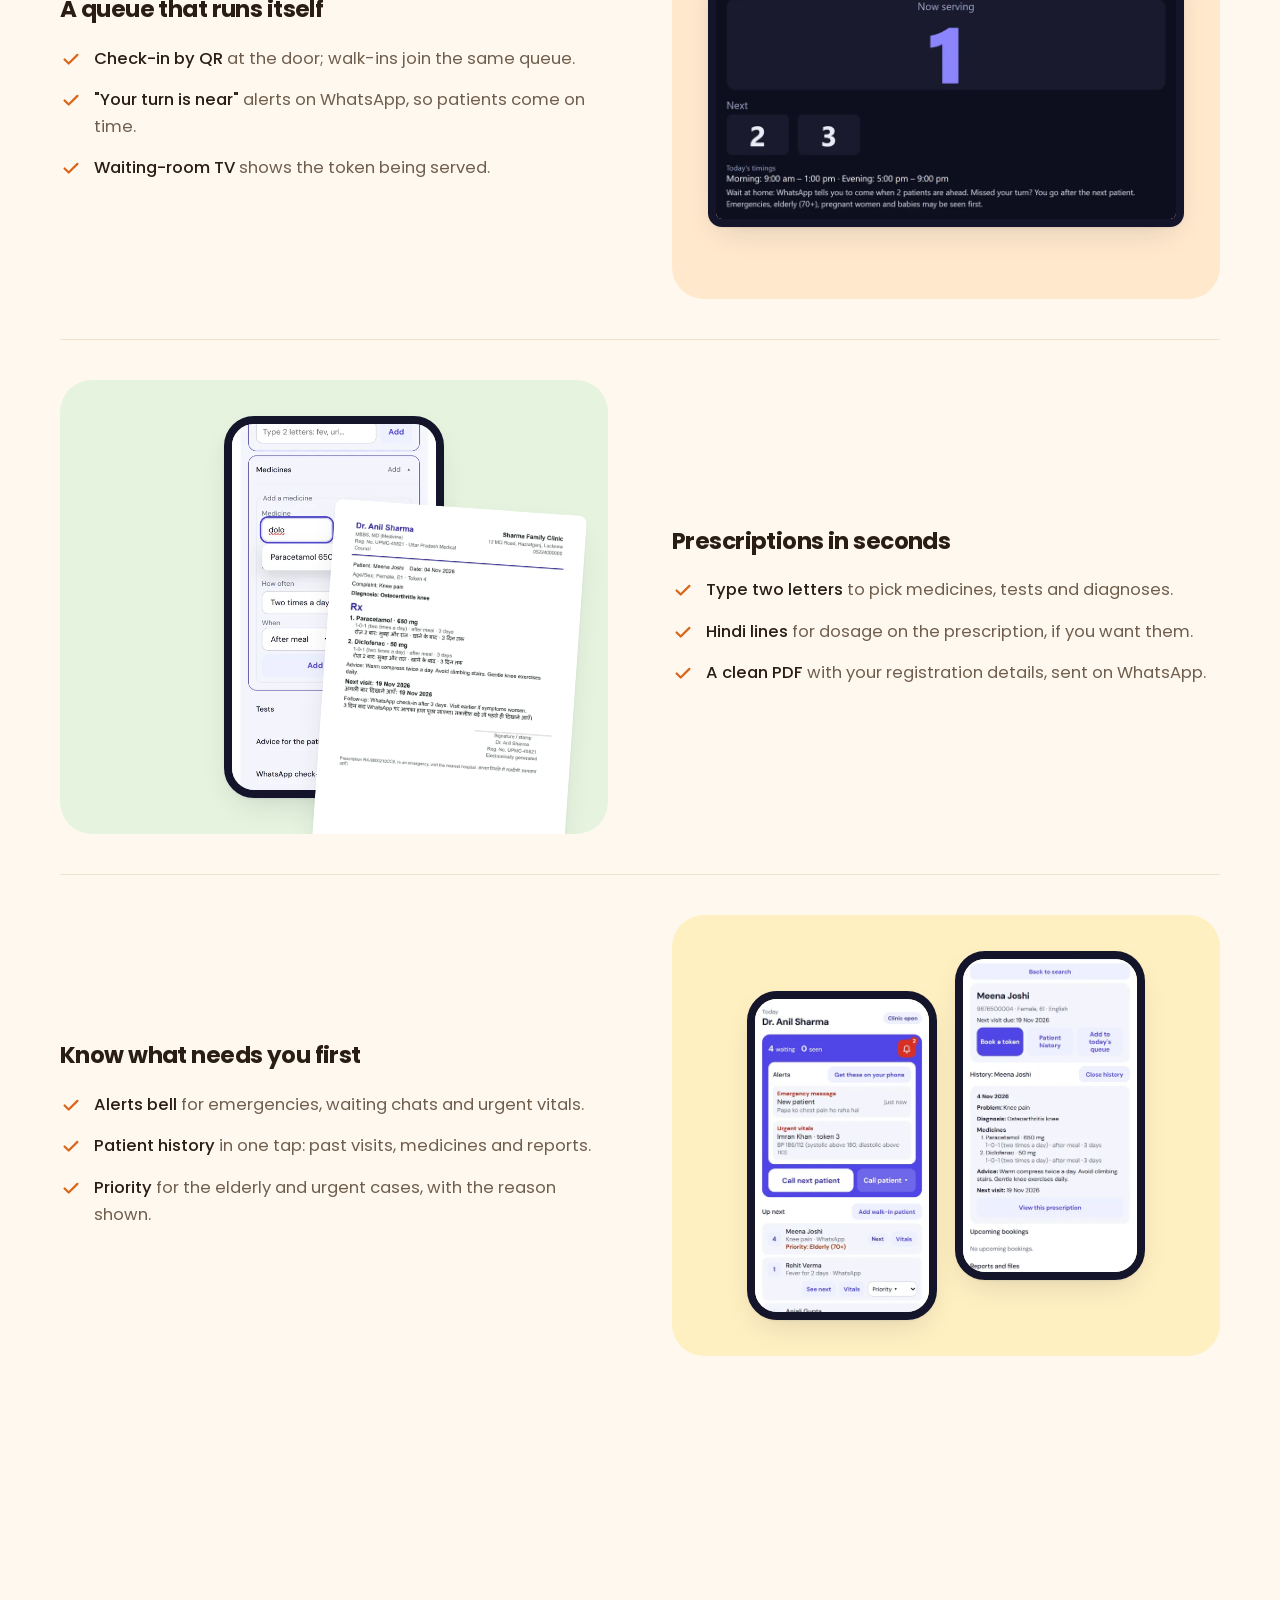
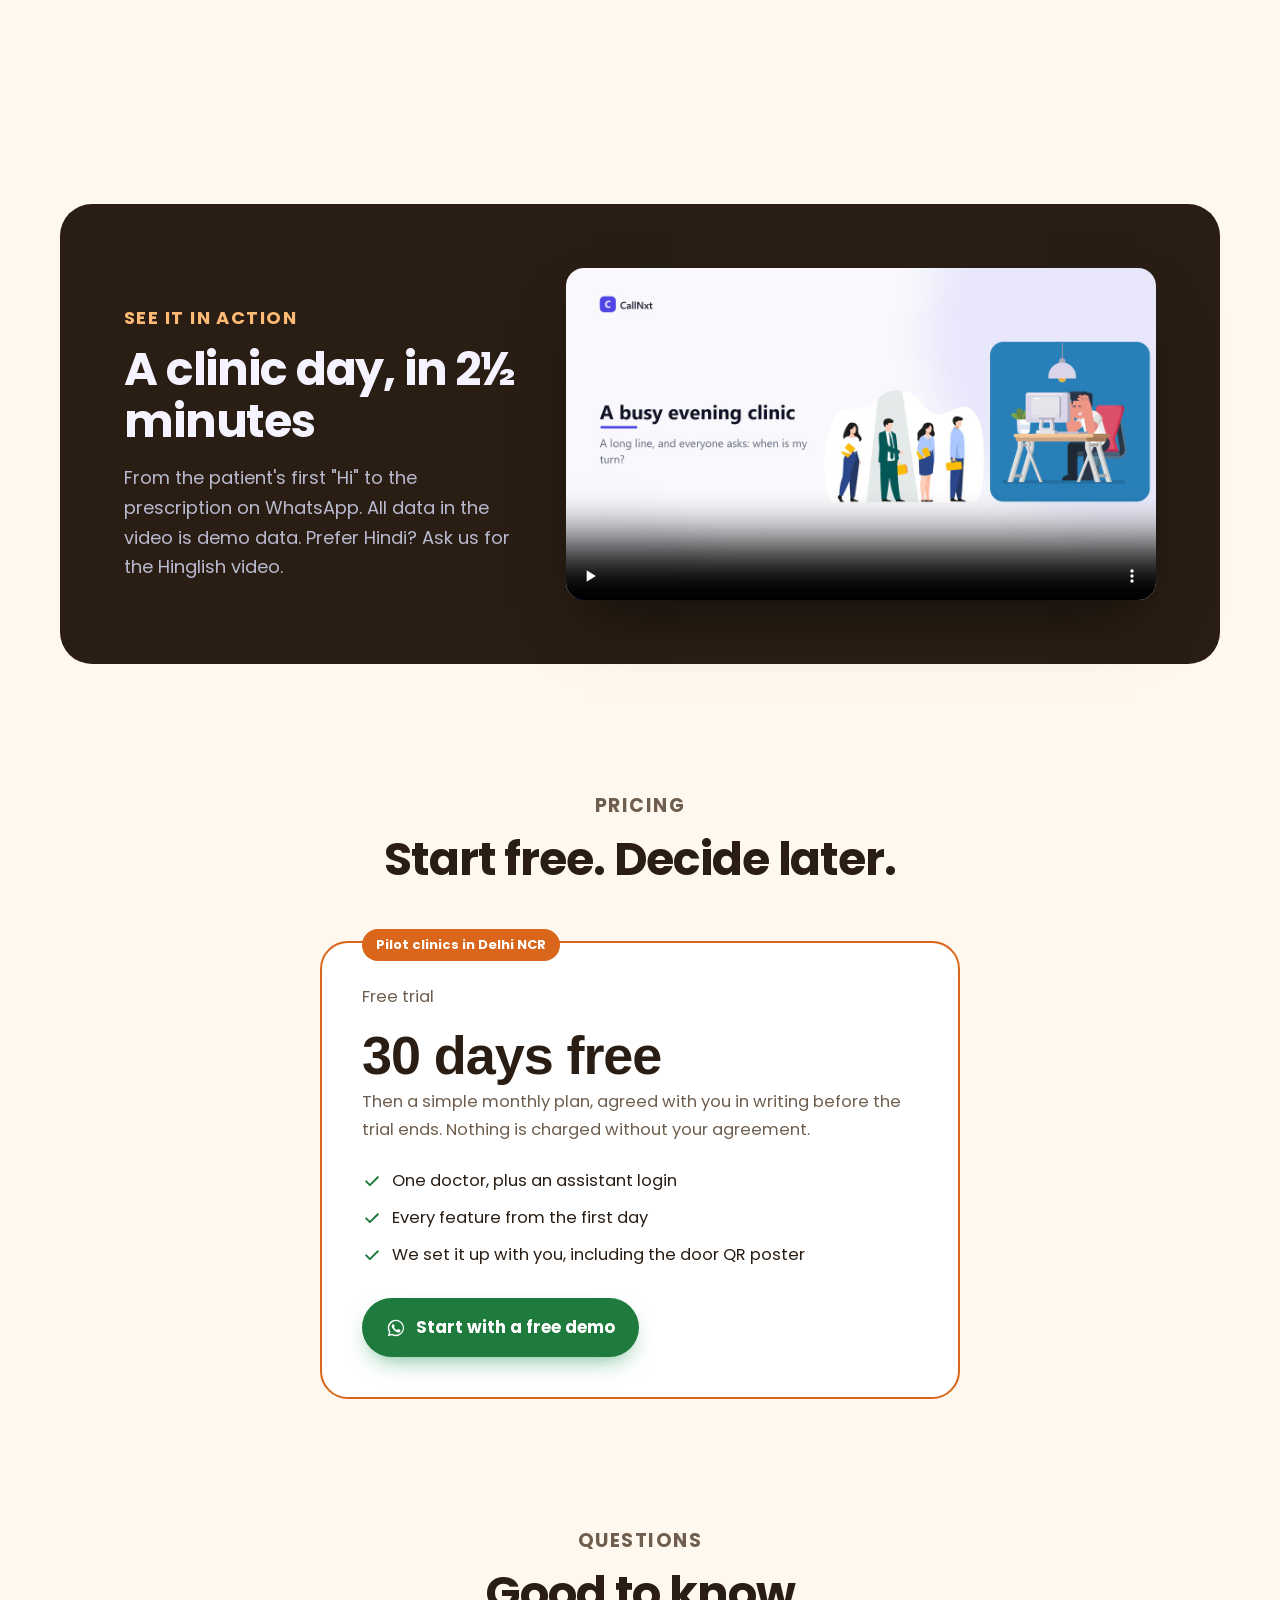
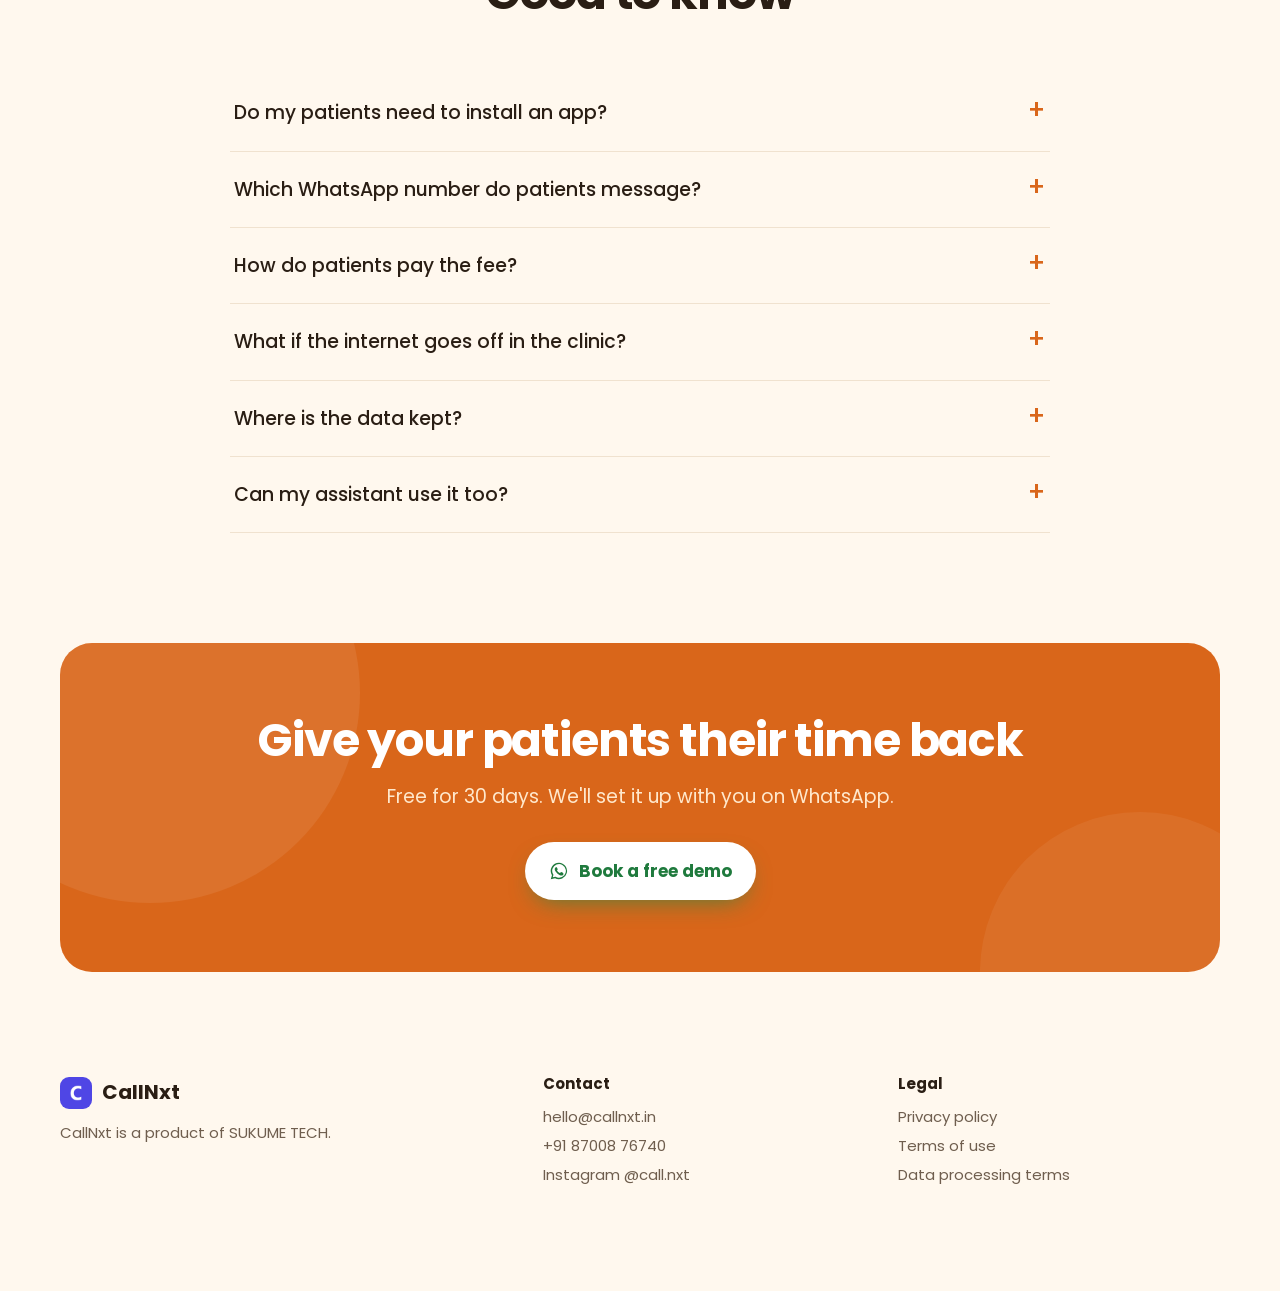
==== commit 13ff0f41: "Top menu: How it works, Features, Video, Pricing, FAQ, Contact us; phone menu button Co-Authored-By:" ====
--- a/index.html
+++ b/index.html
@@ -53,10 +53,18 @@
 .top .wrap { display: flex; align-items: center; justify-content: space-between; height: 68px; }
 .brand { display: flex; align-items: center; gap: 10px; font-weight: 700; font-size: 20px; color: var(--ink); text-decoration: none; }
 .brand img { width: 32px; height: 32px; border-radius: 9px; }
-.top nav { display: flex; align-items: center; gap: 28px; }
-.top nav a { color: var(--muted); text-decoration: none; font-size: 15.5px; font-weight: 500; }
-.top nav a:hover { color: var(--ink); }
+.top nav { display: flex; align-items: center; gap: 14px; }
+.menu { display: flex; align-items: center; gap: 4px; padding: 4px; border-radius: 999px; background: rgba(255,255,255,.7); border: 1px solid var(--line); }
+.menu a { color: var(--muted); text-decoration: none; font-size: 15px; font-weight: 500; padding: 8px 14px; border-radius: 999px; transition: background .15s, color .15s; white-space: nowrap; }
+.menu a:hover { color: var(--ink); background: var(--lav); }
+.menu a.on { color: #fff; background: var(--indigo); }
 .top nav .btn { padding: 10px 18px; font-size: 15px; color: #fff; }
+.menu-btn { display: none; width: 44px; height: 44px; border-radius: 12px; border: 1px solid var(--line); background: var(--paper); cursor: pointer;
+  padding: 0; flex-direction: column; align-items: center; justify-content: center; gap: 5px; }
+.menu-btn span { width: 20px; height: 2px; border-radius: 2px; background: var(--ink); transition: transform .2s, opacity .2s; }
+.menu-btn[aria-expanded="true"] span:nth-child(1) { transform: translateY(7px) rotate(45deg); }
+.menu-btn[aria-expanded="true"] span:nth-child(2) { opacity: 0; }
+.menu-btn[aria-expanded="true"] span:nth-child(3) { transform: translateY(-7px) rotate(-45deg); }
 
 /* hero */
 .hero { position: relative; overflow: hidden; padding: 56px 0 80px; }
@@ -198,6 +206,14 @@
 @media (prefers-reduced-motion: reduce) { .reveal { opacity: 1; transform: none; transition: none; } .float { animation: none; } html { scroll-behavior: auto; } }
 
 /* responsive */
+section[id], footer[id] { scroll-margin-top: 84px; }
+@media (max-width: 1120px) {
+  .menu-btn { display: flex; }
+  .menu { display: none; position: absolute; left: 12px; right: 12px; top: 74px; flex-direction: column; align-items: stretch; gap: 6px;
+    padding: 10px; border-radius: 20px; background: var(--paper); box-shadow: 0 20px 40px -12px rgba(42,30,20,.3); }
+  .menu.open { display: flex; }
+  .menu a { font-size: 17px; padding: 14px 18px; border-radius: 14px; background: var(--bg); color: var(--ink); }
+}
 @media (max-width: 960px) {
   .hero .wrap, .feature, .video, .duo { grid-template-columns: 1fr; }
   .feature.flip .media { order: 0; }
@@ -205,7 +221,6 @@
   .steps { grid-template-columns: 1fr; max-width: 520px; margin-inline: auto; }
   .more { grid-template-columns: 1fr 1fr; }
   .strip .wrap { grid-template-columns: 1fr 1fr; }
-  .top nav a:not(.btn) { display: none; }
   .video { padding: 40px 28px; }
   footer .wrap { grid-template-columns: 1fr; }
 }
@@ -305,8 +320,11 @@
   <div class="wrap">
     <a class="brand" href="#"><img src="/static/icons/icon-192.png" alt="">CallNxt</a>
     <nav>
-      <a href="#how">How it works</a><a href="#features">Features</a><a href="#video">Video</a><a href="#pricing">Pricing</a><a href="#faq">FAQ</a>
+      <div class="menu" id="menu">
+        <a href="#how">How it works</a><a href="#features">Features</a><a href="#video">Video</a><a href="#pricing">Pricing</a><a href="#faq">FAQ</a><a href="#contact">Contact us</a>
+      </div>
       <a class="btn btn-wa" href="https://wa.me/918700876740?text=Hi%2C%20I%27d%20like%20a%20free%20demo%20of%20CallNxt%20for%20my%20clinic." target="_blank" rel="noopener">Book a demo</a>
+      <button class="menu-btn" type="button" aria-expanded="false" aria-controls="menu" aria-label="Open menu"><span></span><span></span><span></span></button>
     </nav>
   </div>
 </header>
@@ -508,6 +526,29 @@
   var top = document.getElementById('top');
   var onScroll = function () { top.classList.toggle('scrolled', window.scrollY > 8); };
   window.addEventListener('scroll', onScroll, { passive: true }); onScroll();
+
+  var menu = document.getElementById('menu'), menuBtn = document.querySelector('.menu-btn');
+  var setMenu = function (open) {
+    menu.classList.toggle('open', open);
+    menuBtn.setAttribute('aria-expanded', open ? 'true' : 'false');
+    menuBtn.setAttribute('aria-label', open ? 'Close menu' : 'Open menu');
+  };
+  menuBtn.addEventListener('click', function () { setMenu(!menu.classList.contains('open')); });
+  menu.addEventListener('click', function (e) { if (e.target.closest('a')) setMenu(false); });
+  document.addEventListener('keydown', function (e) { if (e.key === 'Escape') setMenu(false); });
+  document.addEventListener('click', function (e) { if (!e.target.closest('.top')) setMenu(false); });
+
+  var links = menu.querySelectorAll('a[href^="#"]');
+  if ('IntersectionObserver' in window) {
+    var spy = new IntersectionObserver(function (entries) {
+      entries.forEach(function (e) {
+        if (!e.isIntersecting) return;
+        links.forEach(function (a) { a.classList.toggle('on', a.getAttribute('href') === '#' + e.target.id); });
+      });
+    }, { rootMargin: '-45% 0px -50% 0px' });
+    links.forEach(function (a) { var s = document.querySelector(a.getAttribute('href')); if (s) spy.observe(s); });
+  }
+
   var els = document.querySelectorAll('.reveal');
   if (!('IntersectionObserver' in window)) { els.forEach(function (e) { e.classList.add('in'); }); return; }
   var io = new IntersectionObserver(function (entries) {
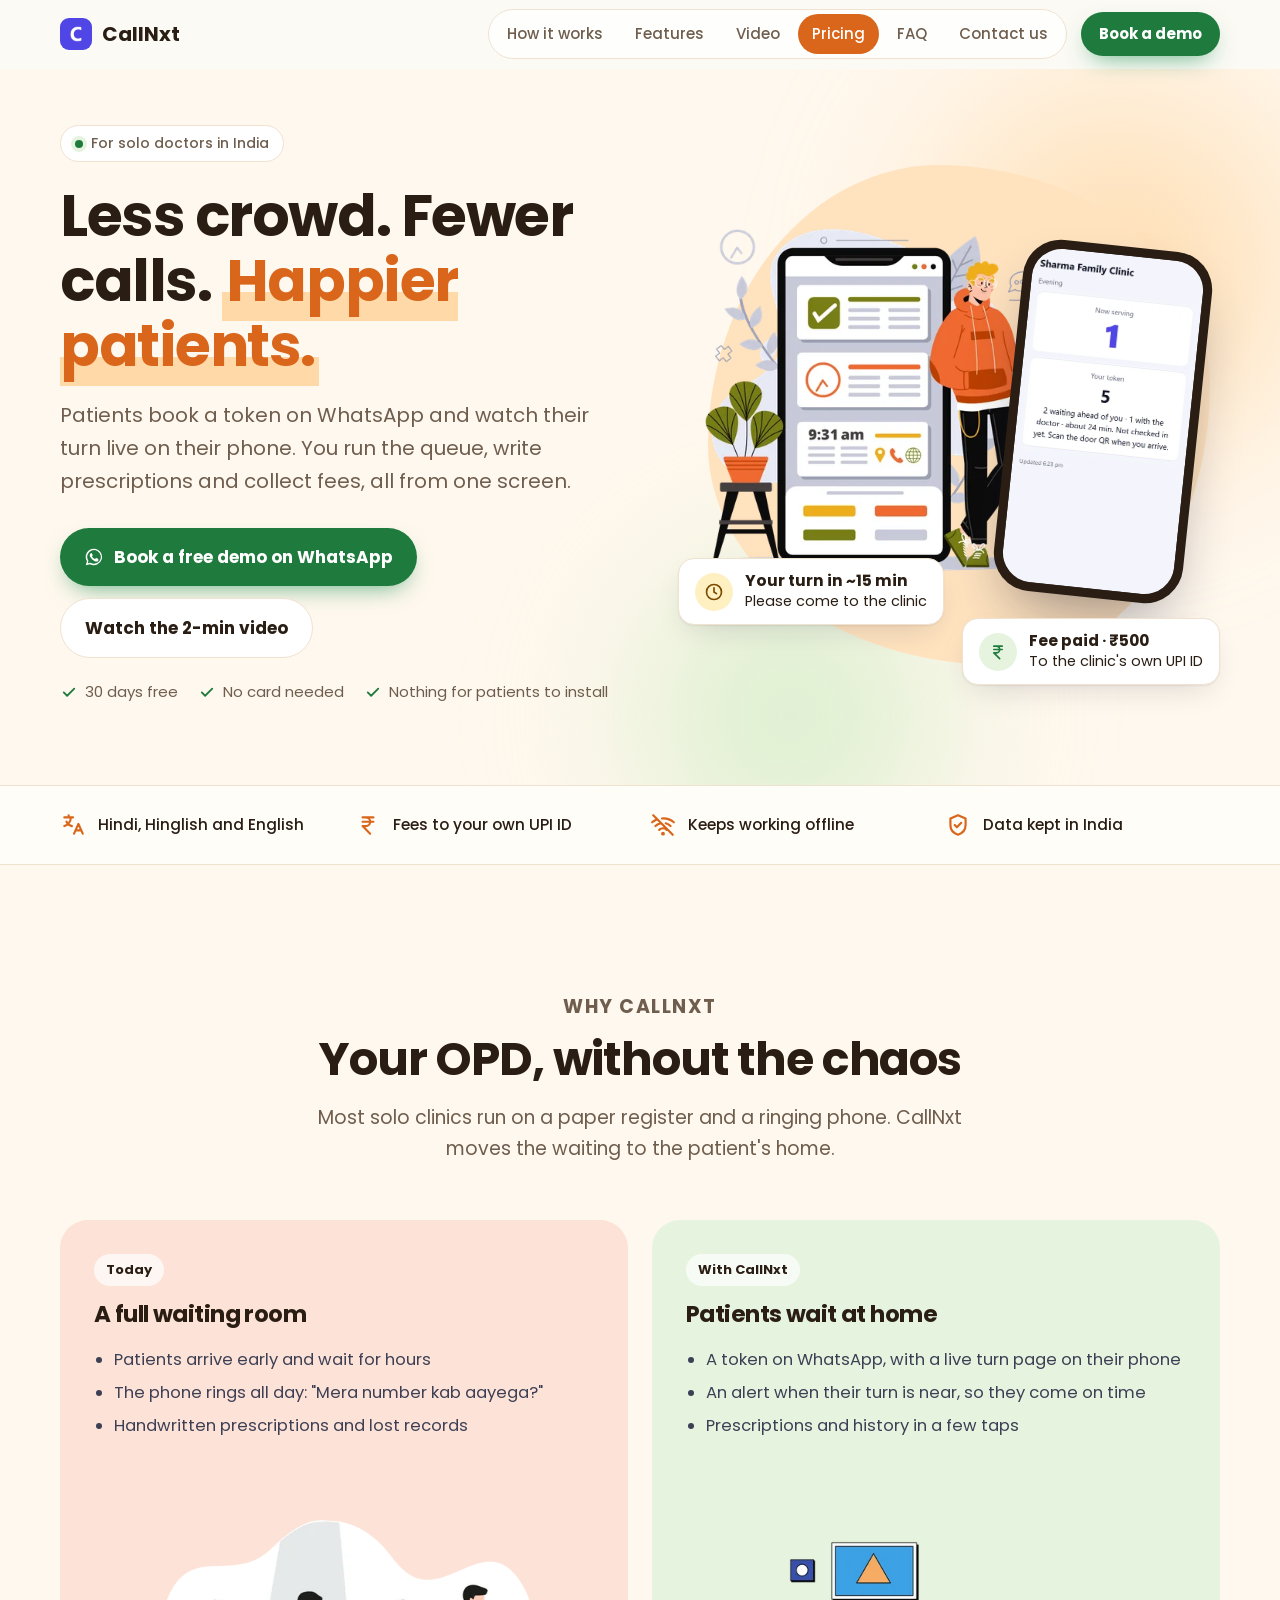
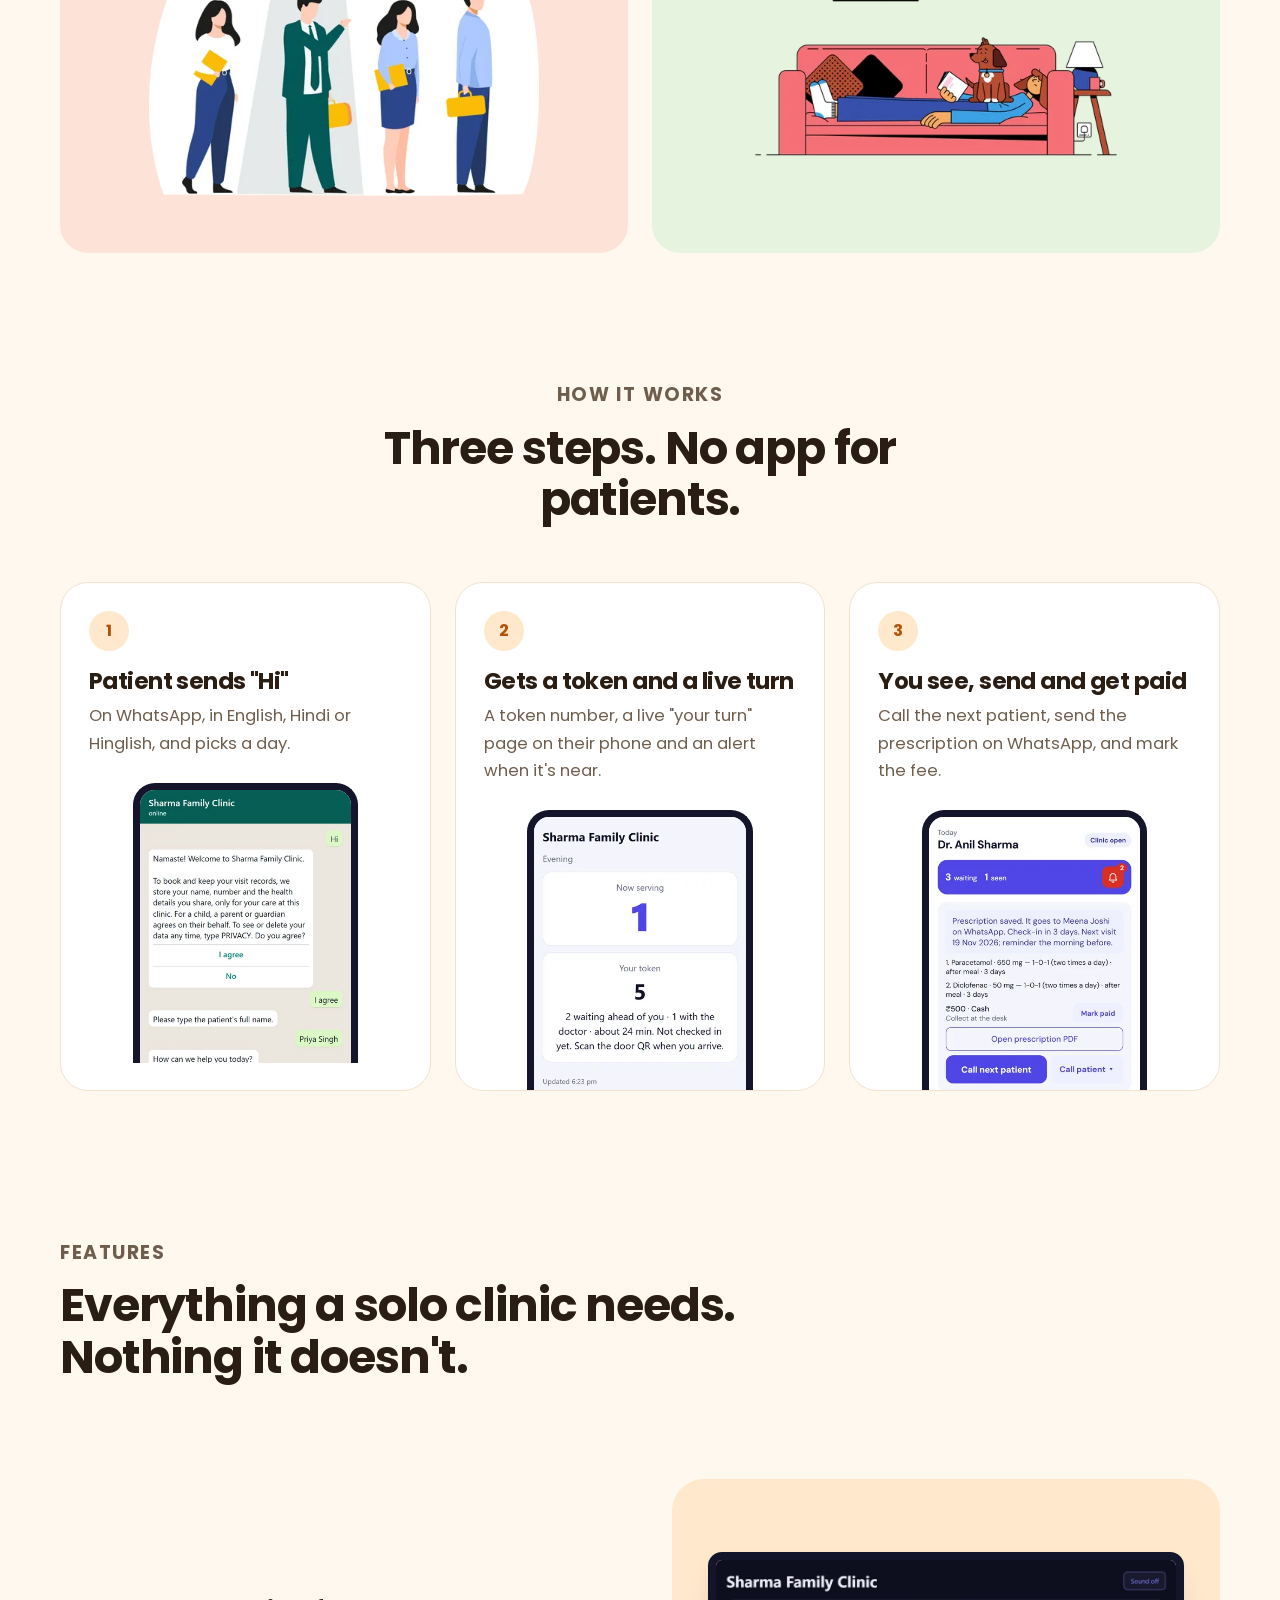
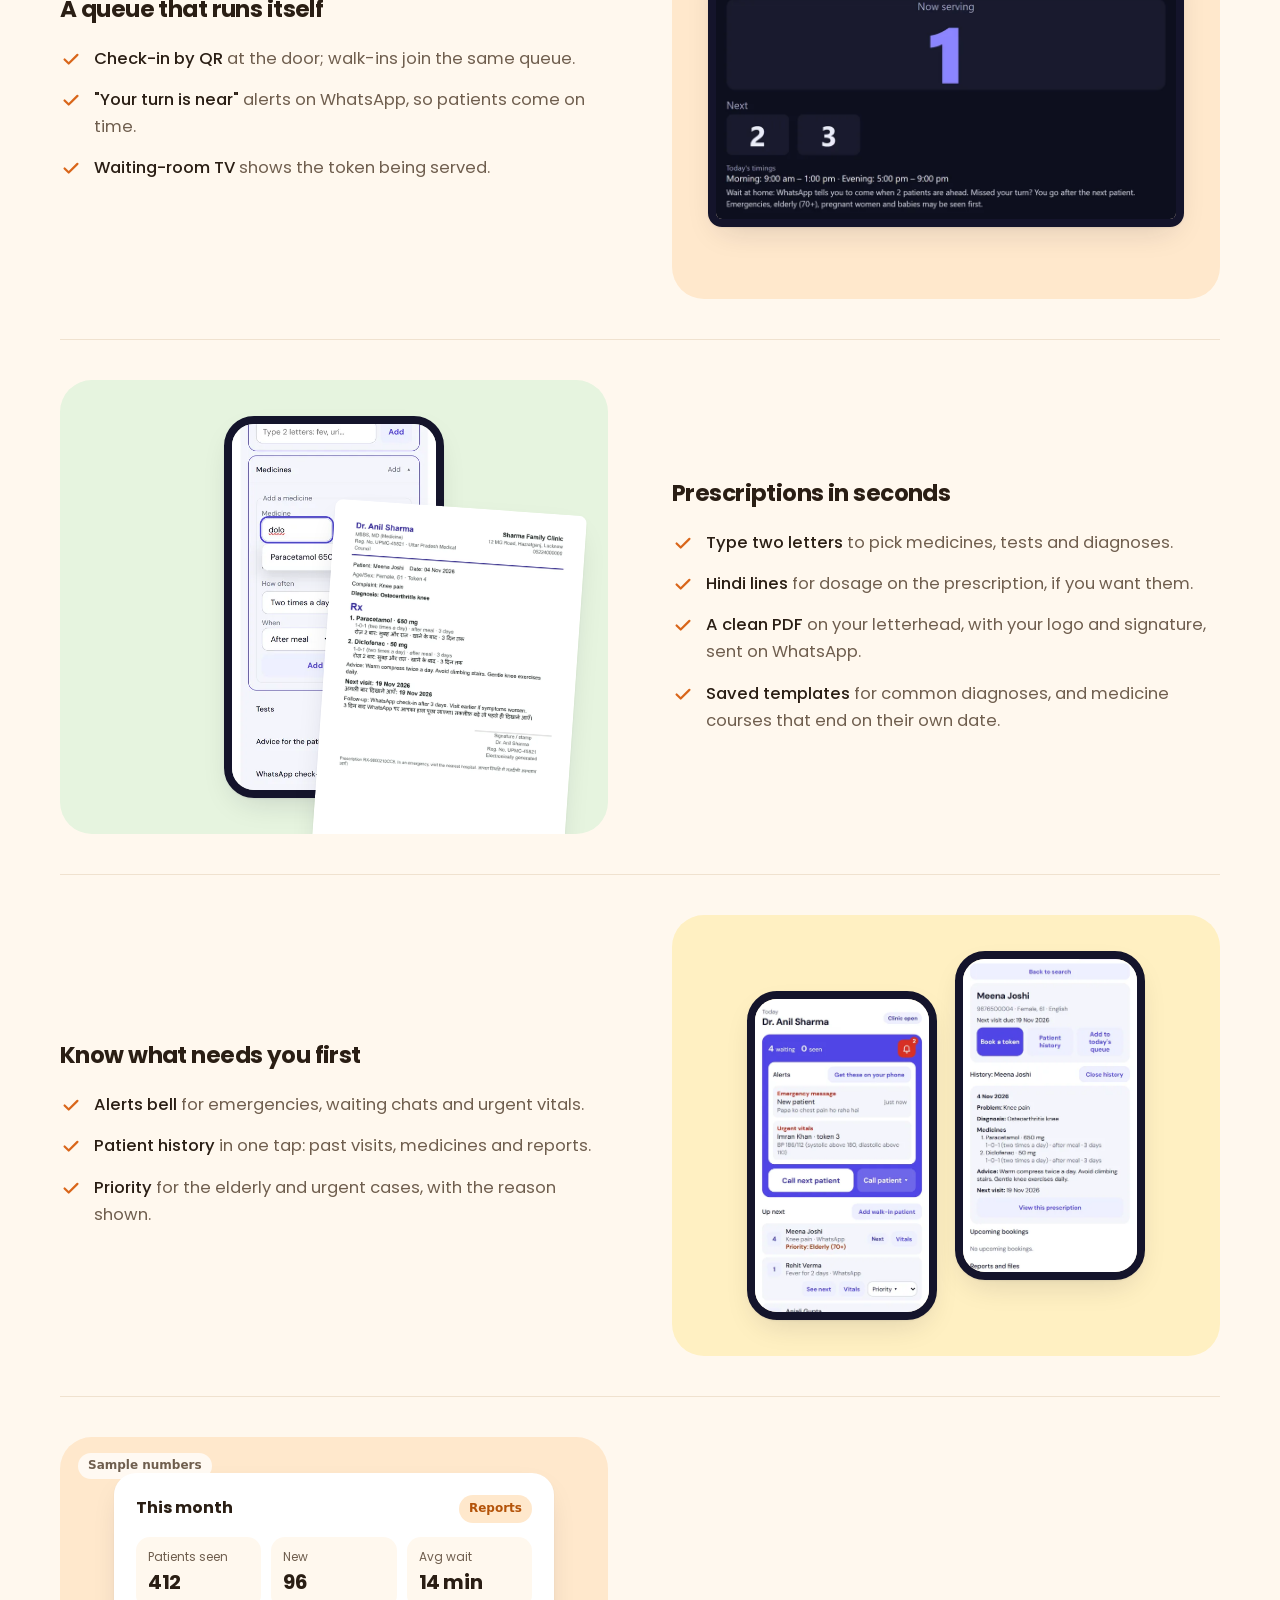
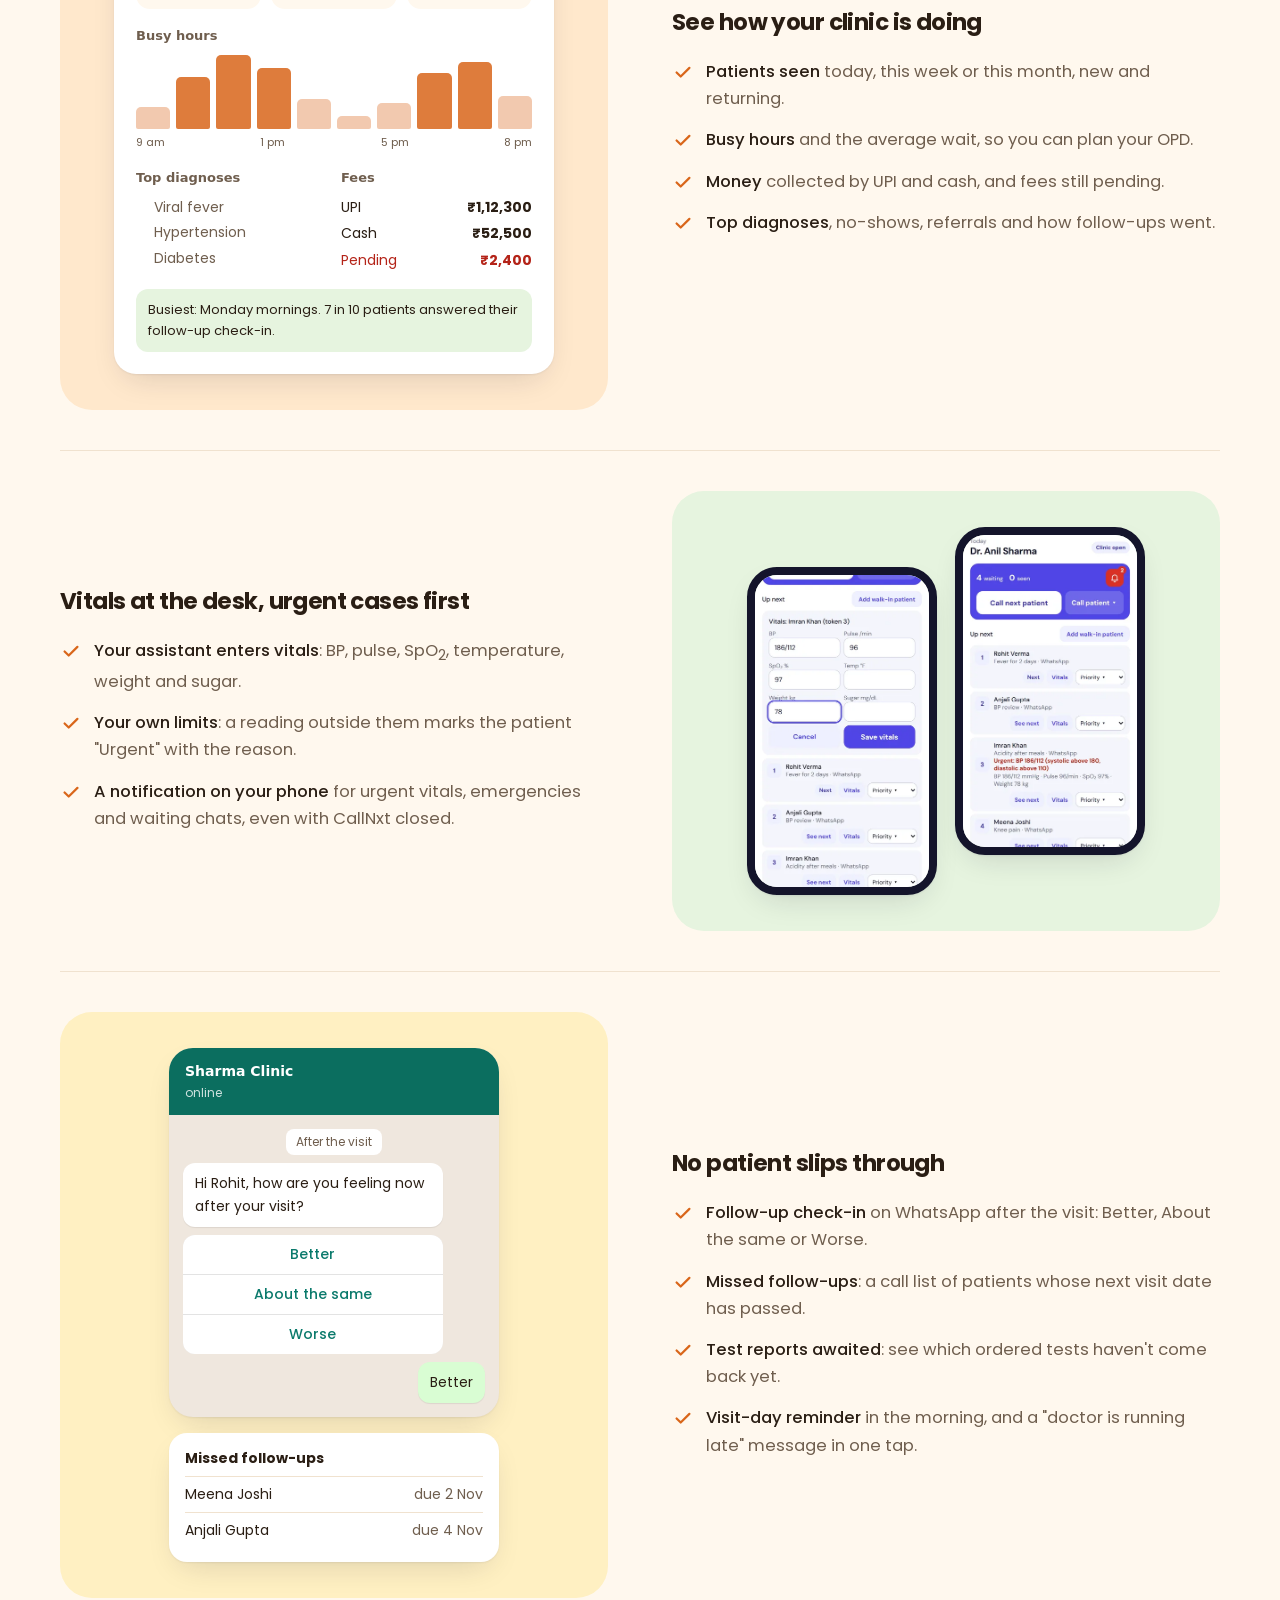
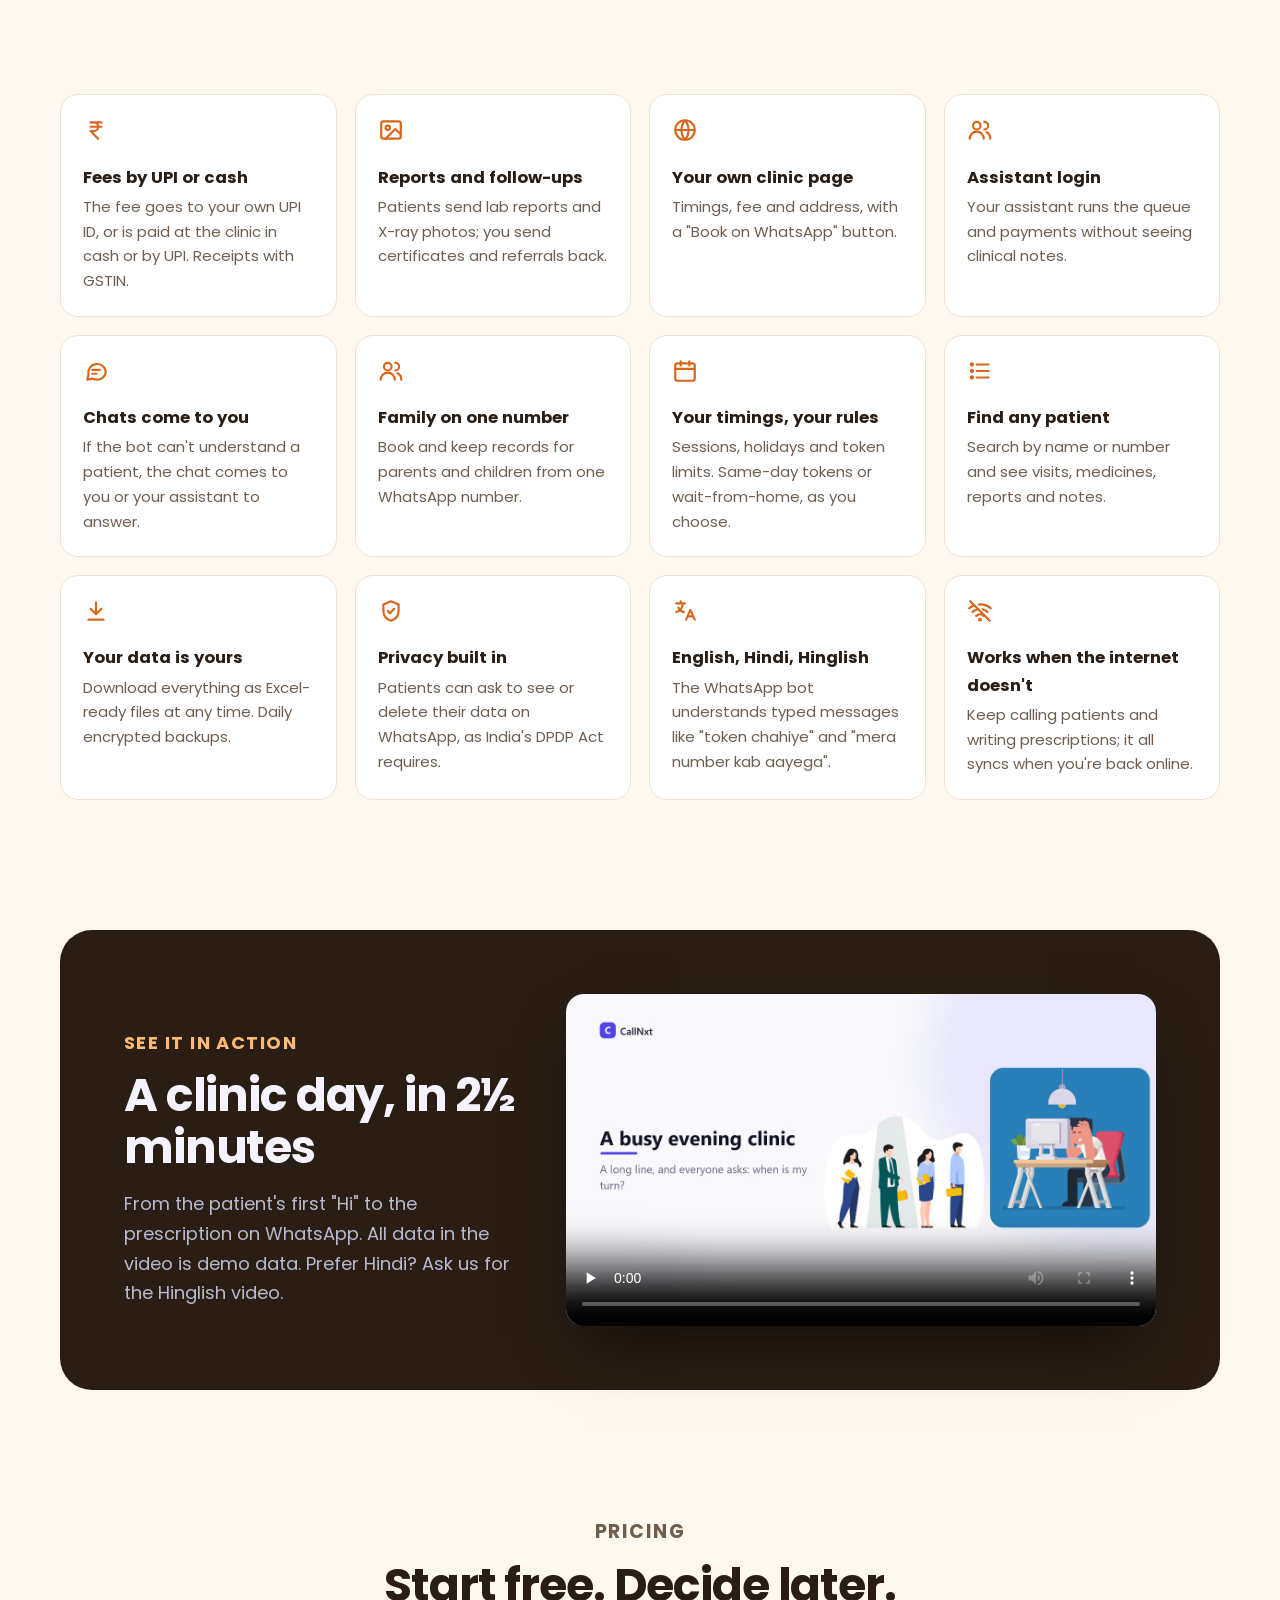
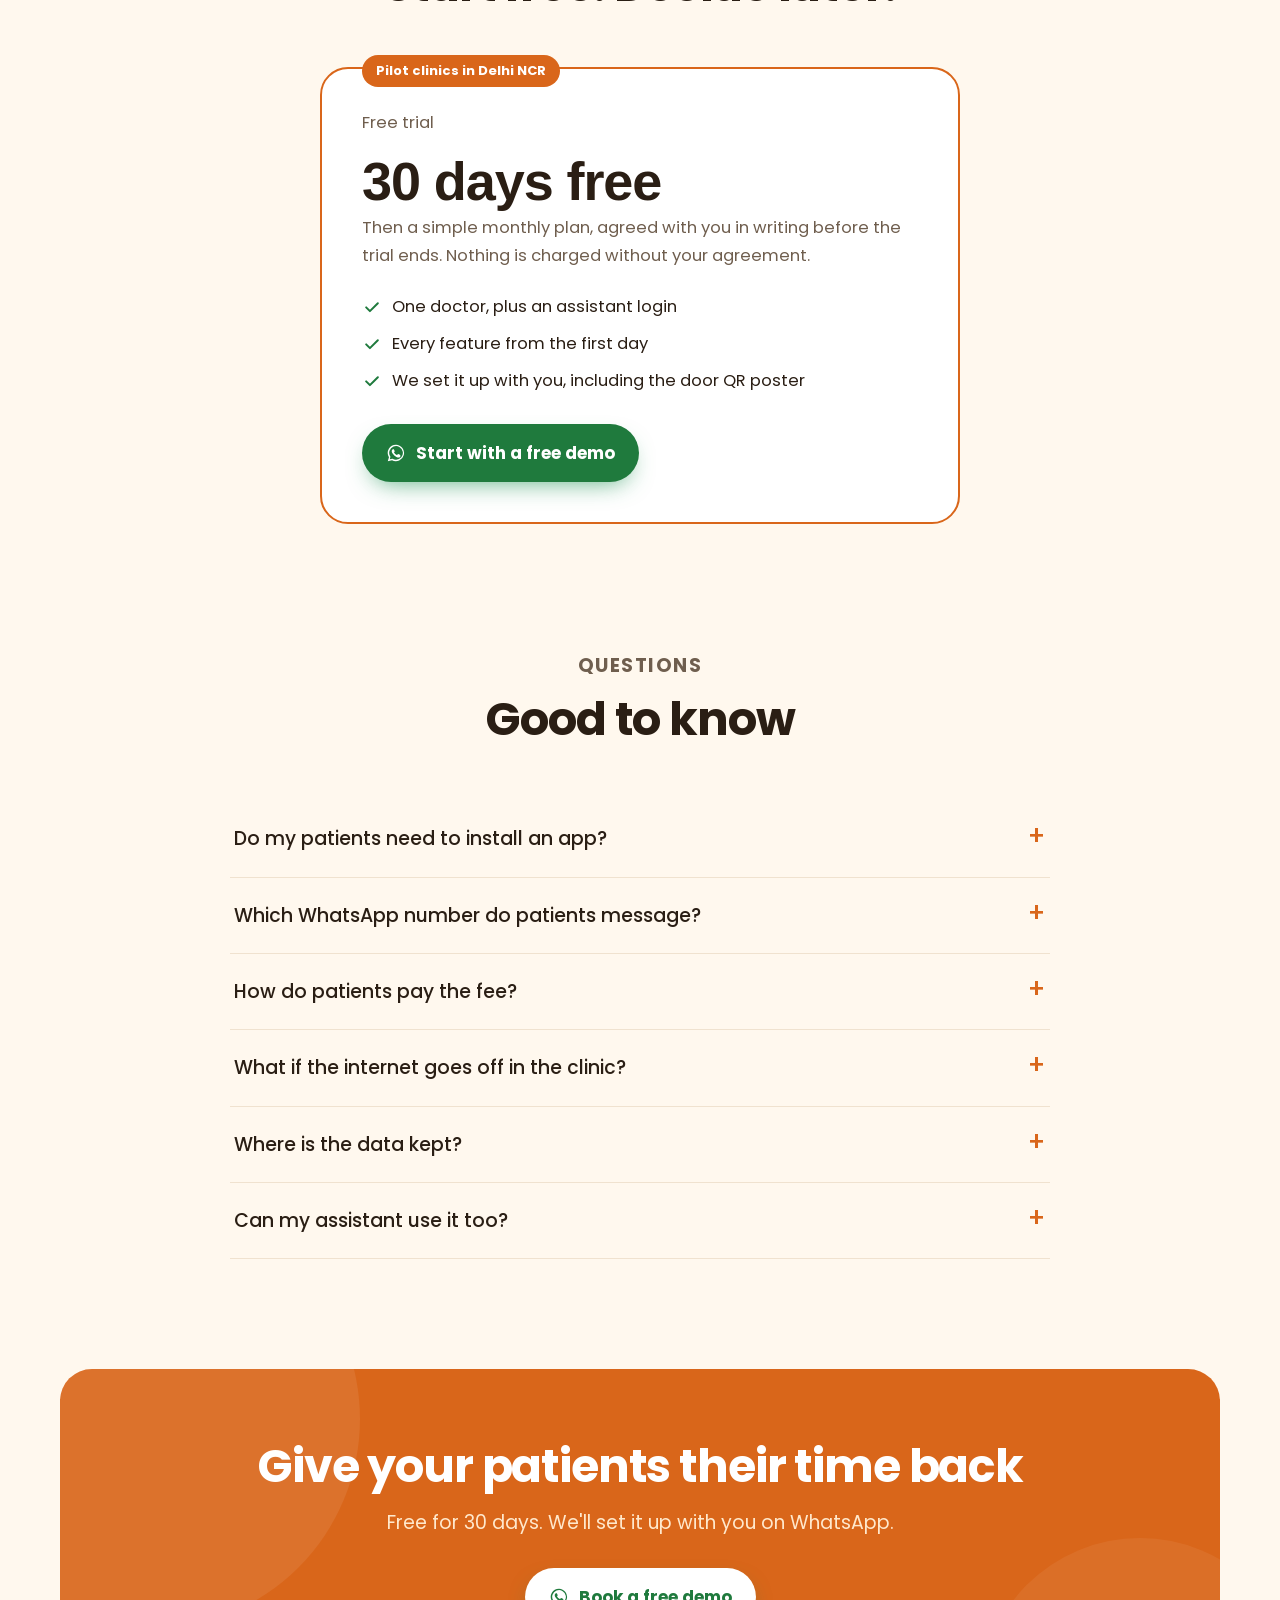
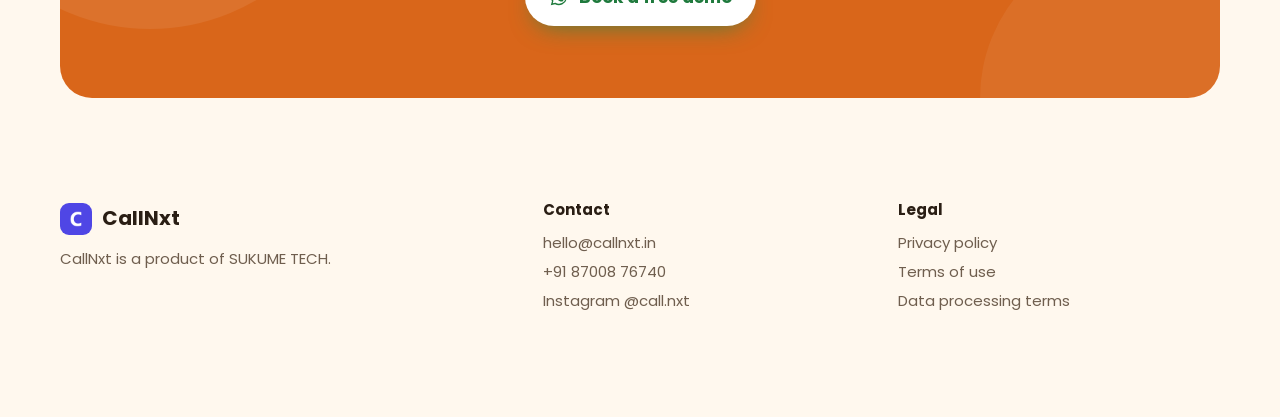
==== commit 6b0c392e: "Homepage: add analytics, vitals, follow-ups and more feature cards Co-Authored-By: Claude Opus 5.5 <" ====
--- a/index.html
+++ b/index.html
@@ -295,10 +295,59 @@
   .illus .device.mini img { border-radius: 18px; }
   .illus .float.f1 { bottom: 60px; }
 }
+
+/* analytics card (sample numbers) */
+.dash { width: 100%; max-width: 440px; background: #fff; border-radius: 22px; box-shadow: var(--shadow); padding: 22px; font-size: 14px; }
+.dash .top-row { display: flex; justify-content: space-between; align-items: center; margin-bottom: 14px; }
+.dash .top-row b { font-size: 16px; }
+.dash .pill { font-size: 12px; font-weight: 600; background: var(--lav); color: var(--indigo-dark); padding: 4px 10px; border-radius: 99px; }
+.dash .kpis { display: grid; grid-template-columns: repeat(3, 1fr); gap: 10px; }
+.dash .kpi { background: var(--bg); border-radius: 14px; padding: 10px 12px; }
+.dash .kpi span { display: block; color: var(--muted); font-size: 12px; }
+.dash .kpi strong { font-size: 20px; letter-spacing: -0.02em; }
+.dash h4 { font-size: 13px; color: var(--muted); font-weight: 600; margin: 16px 0 8px; }
+.dash .bars { display: flex; align-items: flex-end; gap: 6px; height: 74px; }
+.dash .bars i { flex: 1; background: var(--indigo); border-radius: 5px 5px 2px 2px; opacity: .85; }
+.dash .bars i.lo { opacity: .35; }
+.dash .hrs { display: flex; justify-content: space-between; color: var(--muted); font-size: 11px; margin-top: 4px; }
+.dash .split { display: grid; grid-template-columns: 1fr 1fr; gap: 14px; }
+.dash ol { margin: 0; padding-left: 18px; }
+.dash ol li { margin: 2px 0; }
+.dash .money div { display: flex; justify-content: space-between; margin: 3px 0; }
+.dash .money .due { color: #B42318; }
+.dash .note { margin-top: 14px; background: var(--mint); border-radius: 12px; padding: 10px 12px; font-size: 13px; }
+.sample { position: absolute; left: 18px; top: 16px; font-size: 12px; font-weight: 600; color: var(--muted); background: rgba(255,255,255,.75); padding: 3px 10px; border-radius: 99px; }
+
+/* WhatsApp follow-up mock */
+.chat { width: 100%; max-width: 330px; background: #EFE7DE; border-radius: 24px; overflow: hidden; box-shadow: var(--shadow); font-size: 14px; }
+.chat .bar { background: #0B6E5F; color: #fff; padding: 12px 16px; font-weight: 600; }
+.chat .bar small { display: block; font-weight: 400; opacity: .8; font-size: 12px; }
+.chat .body { padding: 14px; display: grid; gap: 8px; }
+.chat .msg { background: #fff; border-radius: 12px; padding: 9px 12px; max-width: 86%; box-shadow: 0 1px 1px rgba(0,0,0,.08); }
+.chat .msg.me { background: #D9FDD3; justify-self: end; }
+.chat .btns { display: grid; gap: 1px; background: #E3E3E3; border-radius: 12px; overflow: hidden; max-width: 86%; }
+.chat .btns span { background: #fff; color: #0B7A6C; text-align: center; padding: 8px; font-weight: 500; }
+.chat .day { justify-self: center; font-size: 12px; background: #fff; border-radius: 8px; padding: 3px 10px; color: var(--muted); }
+.media .stack { display: grid; gap: 16px; justify-items: center; width: 100%; }
+.callist { width: 100%; max-width: 330px; background: #fff; border-radius: 18px; box-shadow: var(--shadow); padding: 14px 16px; font-size: 14px; }
+.callist b { display: block; margin-bottom: 6px; }
+.callist div { display: flex; justify-content: space-between; padding: 6px 0; border-top: 1px solid var(--line); color: var(--muted); }
+.callist div span:first-child { color: var(--ink); }
+@media (max-width: 640px) {
+  .dash { padding: 16px; }
+  .dash .kpi strong { font-size: 17px; }
+  .dash .split { grid-template-columns: 1fr; }
+}
 </style>
 </head>
 <body>
 <svg width="0" height="0" style="position:absolute" aria-hidden="true">
+  <symbol id="chart" viewBox="0 0 24 24"><g fill="none" stroke="currentColor" stroke-width="2" stroke-linecap="round"><path d="M4 20h16M7 16v-5M12 16V6M17 16v-8"/></g></symbol>
+  <symbol id="pen" viewBox="0 0 24 24"><g fill="none" stroke="currentColor" stroke-width="2" stroke-linecap="round" stroke-linejoin="round"><path d="M4 20h4L19 9l-4-4L4 16z"/><path d="M13 7l4 4"/></g></symbol>
+  <symbol id="msg" viewBox="0 0 24 24"><g fill="none" stroke="currentColor" stroke-width="2" stroke-linecap="round" stroke-linejoin="round"><path d="M21 12a8 8 0 0 1-11.6 7.1L4 20l1-4.6A8 8 0 1 1 21 12z"/><path d="M8.5 11h7M8.5 14.5h4"/></g></symbol>
+  <symbol id="down" viewBox="0 0 24 24"><g fill="none" stroke="currentColor" stroke-width="2" stroke-linecap="round" stroke-linejoin="round"><path d="M12 4v11M7 10l5 5 5-5M5 20h14"/></g></symbol>
+  <symbol id="list" viewBox="0 0 24 24"><g fill="none" stroke="currentColor" stroke-width="2" stroke-linecap="round"><path d="M9 6h11M9 12h11M9 18h11"/><circle cx="4.5" cy="6" r="1" fill="currentColor"/><circle cx="4.5" cy="12" r="1" fill="currentColor"/><circle cx="4.5" cy="18" r="1" fill="currentColor"/></g></symbol>
+  <symbol id="phone" viewBox="0 0 24 24"><g fill="none" stroke="currentColor" stroke-width="2" stroke-linecap="round"><rect x="7" y="2.5" width="10" height="19" rx="2.5"/><path d="M11 18.5h2"/></g></symbol>
   <symbol id="wa" viewBox="0 0 24 24"><path fill="currentColor" d="M12.04 2a9.9 9.9 0 0 0-8.5 15l-1.4 5 5.1-1.3A9.9 9.9 0 1 0 12.04 2Zm0 18.1a8.2 8.2 0 0 1-4.2-1.1l-.3-.2-3 .8.8-3-.2-.3a8.2 8.2 0 1 1 6.9 3.8Zm4.5-6.1c-.2-.1-1.5-.7-1.7-.8-.2-.1-.4-.1-.6.1l-.8 1c-.1.2-.3.2-.5.1a6.7 6.7 0 0 1-3.3-2.9c-.3-.4.2-.4.7-1.4.1-.2 0-.3 0-.4l-.8-1.8c-.2-.5-.4-.4-.6-.4h-.5a1 1 0 0 0-.7.3 3 3 0 0 0-.9 2.2 5.2 5.2 0 0 0 1.1 2.7 11.8 11.8 0 0 0 4.5 4c1.7.7 2.3.8 3.1.6.5-.1 1.5-.6 1.7-1.2.2-.6.2-1.1.2-1.2-.1-.1-.3-.2-.5-.3Z"/></symbol>
   <symbol id="check" viewBox="0 0 24 24"><path fill="none" stroke="currentColor" stroke-width="2.4" stroke-linecap="round" stroke-linejoin="round" d="m5 12.5 4.5 4.5L19 7.5"/></symbol>
   <symbol id="clock" viewBox="0 0 24 24"><g fill="none" stroke="currentColor" stroke-width="2" stroke-linecap="round"><circle cx="12" cy="12" r="9"/><path d="M12 7v5l3 2"/></g></symbol>
@@ -425,7 +474,8 @@
           <ul>
             <li><svg><use href="#check"/></svg><span><b>Type two letters</b> to pick medicines, tests and diagnoses.</span></li>
             <li><svg><use href="#check"/></svg><span><b>Hindi lines</b> for dosage on the prescription, if you want them.</span></li>
-            <li><svg><use href="#check"/></svg><span><b>A clean PDF</b> with your registration details, sent on WhatsApp.</span></li>
+            <li><svg><use href="#check"/></svg><span><b>A clean PDF</b> on your letterhead, with your logo and signature, sent on WhatsApp.</span></li>
+            <li><svg><use href="#check"/></svg><span><b>Saved templates</b> for common diagnoses, and medicine courses that end on their own date.</span></li>
           </ul>
         </div>
         <div class="media mint"><div class="phone-sm"><img src="/media/d_typeahead.webp" alt="Typing a medicine name" loading="lazy"></div><img class="paper" src="/media/rx_pdf.webp" alt="Prescription PDF" loading="lazy"></div>
@@ -443,11 +493,92 @@
         <div class="media amber"><div class="pair"><div class="phone-sm"><img src="/media/d_alerts.webp" alt="Alerts on the doctor screen" loading="lazy"></div><div class="phone-sm"><img src="/media/d_history.webp" alt="Patient history" loading="lazy"></div></div></div>
       </div>
 
+
+      <div class="feature flip reveal">
+        <div>
+          <h3>See how your clinic is doing</h3>
+          <ul>
+            <li><svg><use href="#check"/></svg><span><b>Patients seen</b> today, this week or this month, new and returning.</span></li>
+            <li><svg><use href="#check"/></svg><span><b>Busy hours</b> and the average wait, so you can plan your OPD.</span></li>
+            <li><svg><use href="#check"/></svg><span><b>Money</b> collected by UPI and cash, and fees still pending.</span></li>
+            <li><svg><use href="#check"/></svg><span><b>Top diagnoses</b>, no-shows, referrals and how follow-ups went.</span></li>
+          </ul>
+        </div>
+        <div class="media lav">
+          <span class="sample">Sample numbers</span>
+          <div class="dash" role="img" aria-label="Clinic report with sample numbers">
+            <div class="top-row"><b>This month</b><span class="pill">Reports</span></div>
+            <div class="kpis">
+              <div class="kpi"><span>Patients seen</span><strong>412</strong></div>
+              <div class="kpi"><span>New</span><strong>96</strong></div>
+              <div class="kpi"><span>Avg wait</span><strong>14 min</strong></div>
+            </div>
+            <h4>Busy hours</h4>
+            <div class="bars"><i class="lo" style="height:30%"></i><i style="height:70%"></i><i style="height:100%"></i><i style="height:82%"></i><i class="lo" style="height:40%"></i><i class="lo" style="height:18%"></i><i class="lo" style="height:35%"></i><i style="height:76%"></i><i style="height:90%"></i><i class="lo" style="height:45%"></i></div>
+            <div class="hrs"><span>9 am</span><span>1 pm</span><span>5 pm</span><span>8 pm</span></div>
+            <div class="split">
+              <div><h4>Top diagnoses</h4><ol><li>Viral fever</li><li>Hypertension</li><li>Diabetes</li></ol></div>
+              <div class="money"><h4>Fees</h4><div><span>UPI</span><b>&#8377;1,12,300</b></div><div><span>Cash</span><b>&#8377;52,500</b></div><div class="due"><span>Pending</span><b>&#8377;2,400</b></div></div>
+            </div>
+            <div class="note">Busiest: Monday mornings. 7 in 10 patients answered their follow-up check-in.</div>
+          </div>
+        </div>
+      </div>
+
+      <div class="feature reveal">
+        <div>
+          <h3>Vitals at the desk, urgent cases first</h3>
+          <ul>
+            <li><svg><use href="#check"/></svg><span><b>Your assistant enters vitals</b>: BP, pulse, SpO<sub>2</sub>, temperature, weight and sugar.</span></li>
+            <li><svg><use href="#check"/></svg><span><b>Your own limits</b>: a reading outside them marks the patient "Urgent" with the reason.</span></li>
+            <li><svg><use href="#check"/></svg><span><b>A notification on your phone</b> for urgent vitals, emergencies and waiting chats, even with CallNxt closed.</span></li>
+          </ul>
+        </div>
+        <div class="media mint"><div class="pair"><div class="phone-sm"><img src="/media/d_vitals.webp" alt="Assistant entering vitals" loading="lazy"></div><div class="phone-sm"><img src="/media/d_urgent.webp" alt="Patient marked urgent on the queue" loading="lazy"></div></div></div>
+      </div>
+
+      <div class="feature flip reveal">
+        <div>
+          <h3>No patient slips through</h3>
+          <ul>
+            <li><svg><use href="#check"/></svg><span><b>Follow-up check-in</b> on WhatsApp after the visit: Better, About the same or Worse.</span></li>
+            <li><svg><use href="#check"/></svg><span><b>Missed follow-ups</b>: a call list of patients whose next visit date has passed.</span></li>
+            <li><svg><use href="#check"/></svg><span><b>Test reports awaited</b>: see which ordered tests haven't come back yet.</span></li>
+            <li><svg><use href="#check"/></svg><span><b>Visit-day reminder</b> in the morning, and a "doctor is running late" message in one tap.</span></li>
+          </ul>
+        </div>
+        <div class="media amber">
+          <div class="stack">
+            <div class="chat" role="img" aria-label="Follow-up check-in on WhatsApp">
+              <div class="bar">Sharma Clinic<small>online</small></div>
+              <div class="body">
+                <span class="day">After the visit</span>
+                <div class="msg">Hi Rohit, how are you feeling now after your visit?</div>
+                <div class="btns"><span>Better</span><span>About the same</span><span>Worse</span></div>
+                <div class="msg me">Better</div>
+              </div>
+            </div>
+            <div class="callist"><b>Missed follow-ups</b>
+              <div><span>Meena Joshi</span><span>due 2 Nov</span></div>
+              <div><span>Anjali Gupta</span><span>due 4 Nov</span></div>
+            </div>
+          </div>
+        </div>
+      </div>
+
       <div class="more">
         <div class="reveal"><svg><use href="#rupee"/></svg><b>Fees by UPI or cash</b><p>The fee goes to your own UPI ID, or is paid at the clinic in cash or by UPI. Receipts with GSTIN.</p></div>
         <div class="reveal"><svg><use href="#img"/></svg><b>Reports and follow-ups</b><p>Patients send lab reports and X-ray photos; you send certificates and referrals back.</p></div>
         <div class="reveal"><svg><use href="#globe"/></svg><b>Your own clinic page</b><p>Timings, fee and address, with a "Book on WhatsApp" button.</p></div>
         <div class="reveal"><svg><use href="#team"/></svg><b>Assistant login</b><p>Your assistant runs the queue and payments without seeing clinical notes.</p></div>
+        <div class="reveal"><svg><use href="#msg"/></svg><b>Chats come to you</b><p>If the bot can't understand a patient, the chat comes to you or your assistant to answer.</p></div>
+        <div class="reveal"><svg><use href="#team"/></svg><b>Family on one number</b><p>Book and keep records for parents and children from one WhatsApp number.</p></div>
+        <div class="reveal"><svg><use href="#cal"/></svg><b>Your timings, your rules</b><p>Sessions, holidays and token limits. Same-day tokens or wait-from-home, as you choose.</p></div>
+        <div class="reveal"><svg><use href="#list"/></svg><b>Find any patient</b><p>Search by name or number and see visits, medicines, reports and notes.</p></div>
+        <div class="reveal"><svg><use href="#down"/></svg><b>Your data is yours</b><p>Download everything as Excel-ready files at any time. Daily encrypted backups.</p></div>
+        <div class="reveal"><svg><use href="#shield"/></svg><b>Privacy built in</b><p>Patients can ask to see or delete their data on WhatsApp, as India's DPDP Act requires.</p></div>
+        <div class="reveal"><svg><use href="#lang"/></svg><b>English, Hindi, Hinglish</b><p>The WhatsApp bot understands typed messages like "token chahiye" and "mera number kab aayega".</p></div>
+        <div class="reveal"><svg><use href="#wifi"/></svg><b>Works when the internet doesn't</b><p>Keep calling patients and writing prescriptions; it all syncs when you're back online.</p></div>
       </div>
     </div>
   </section>
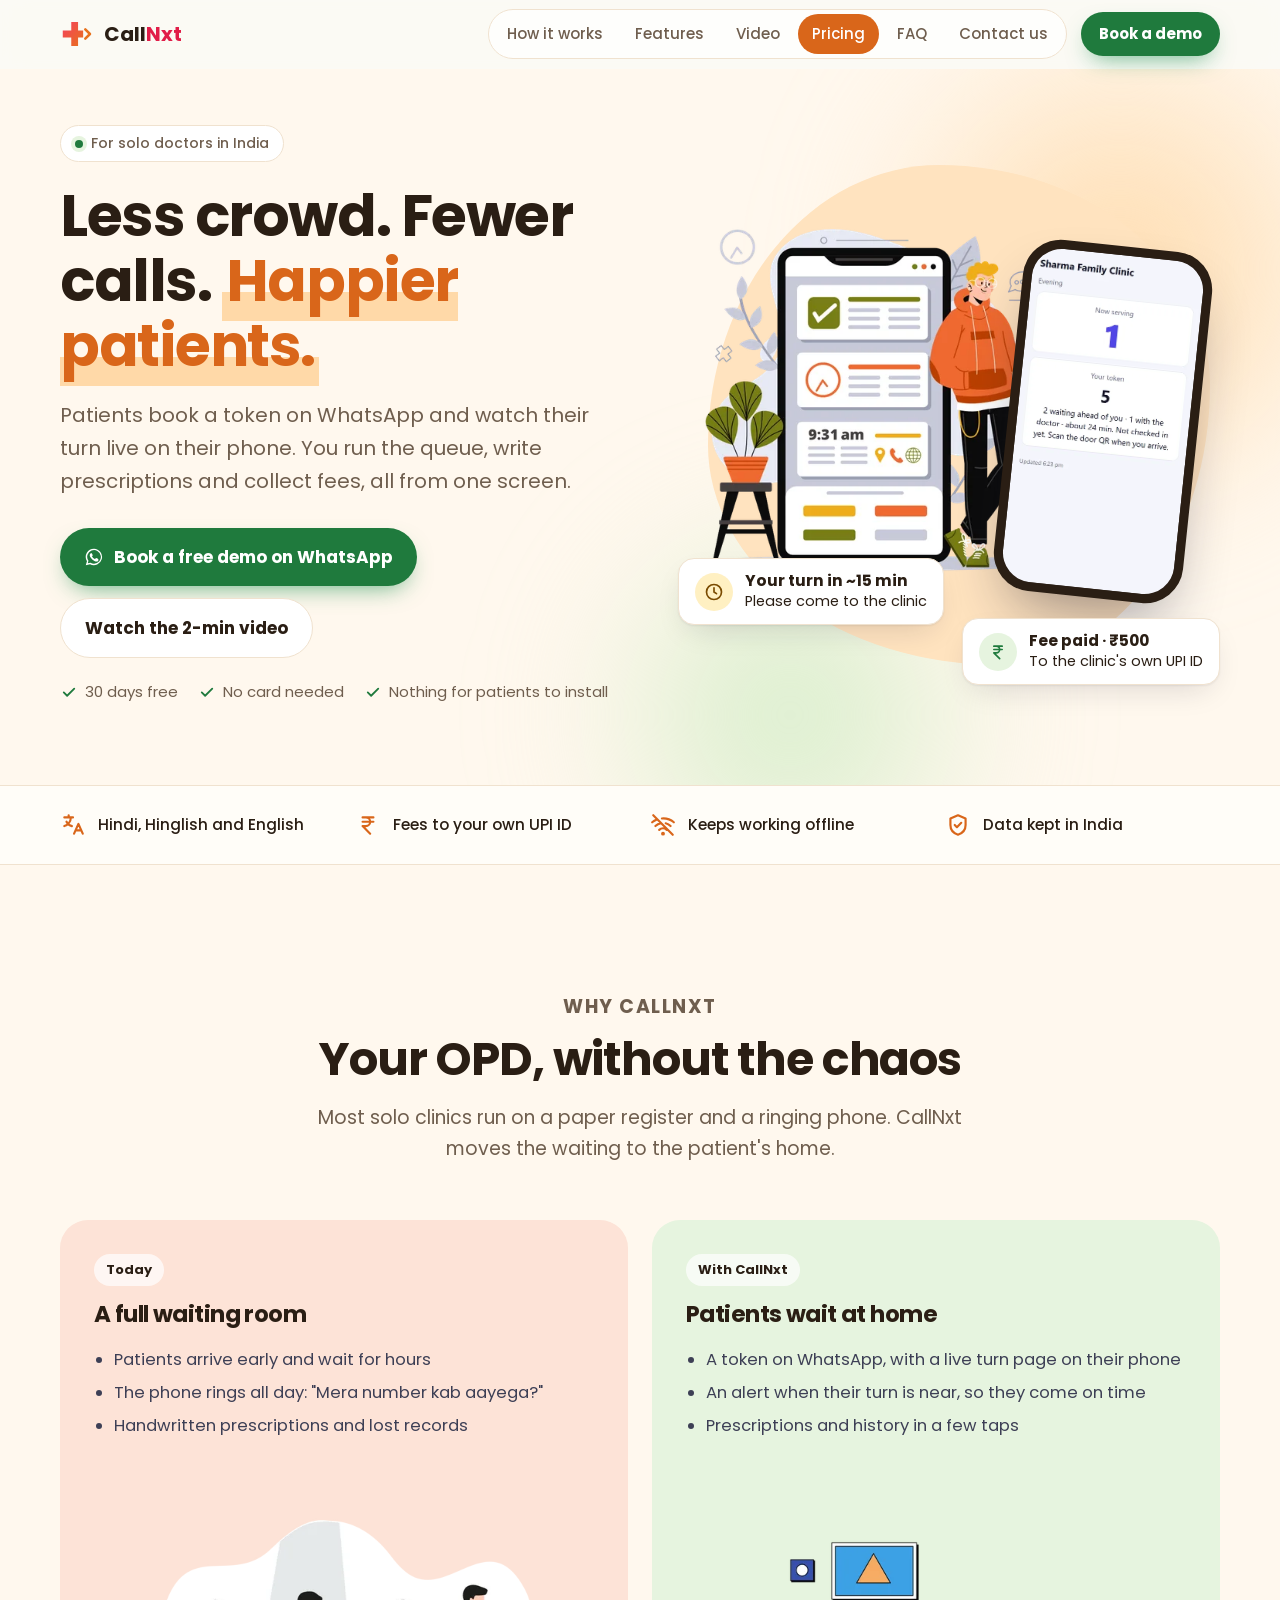
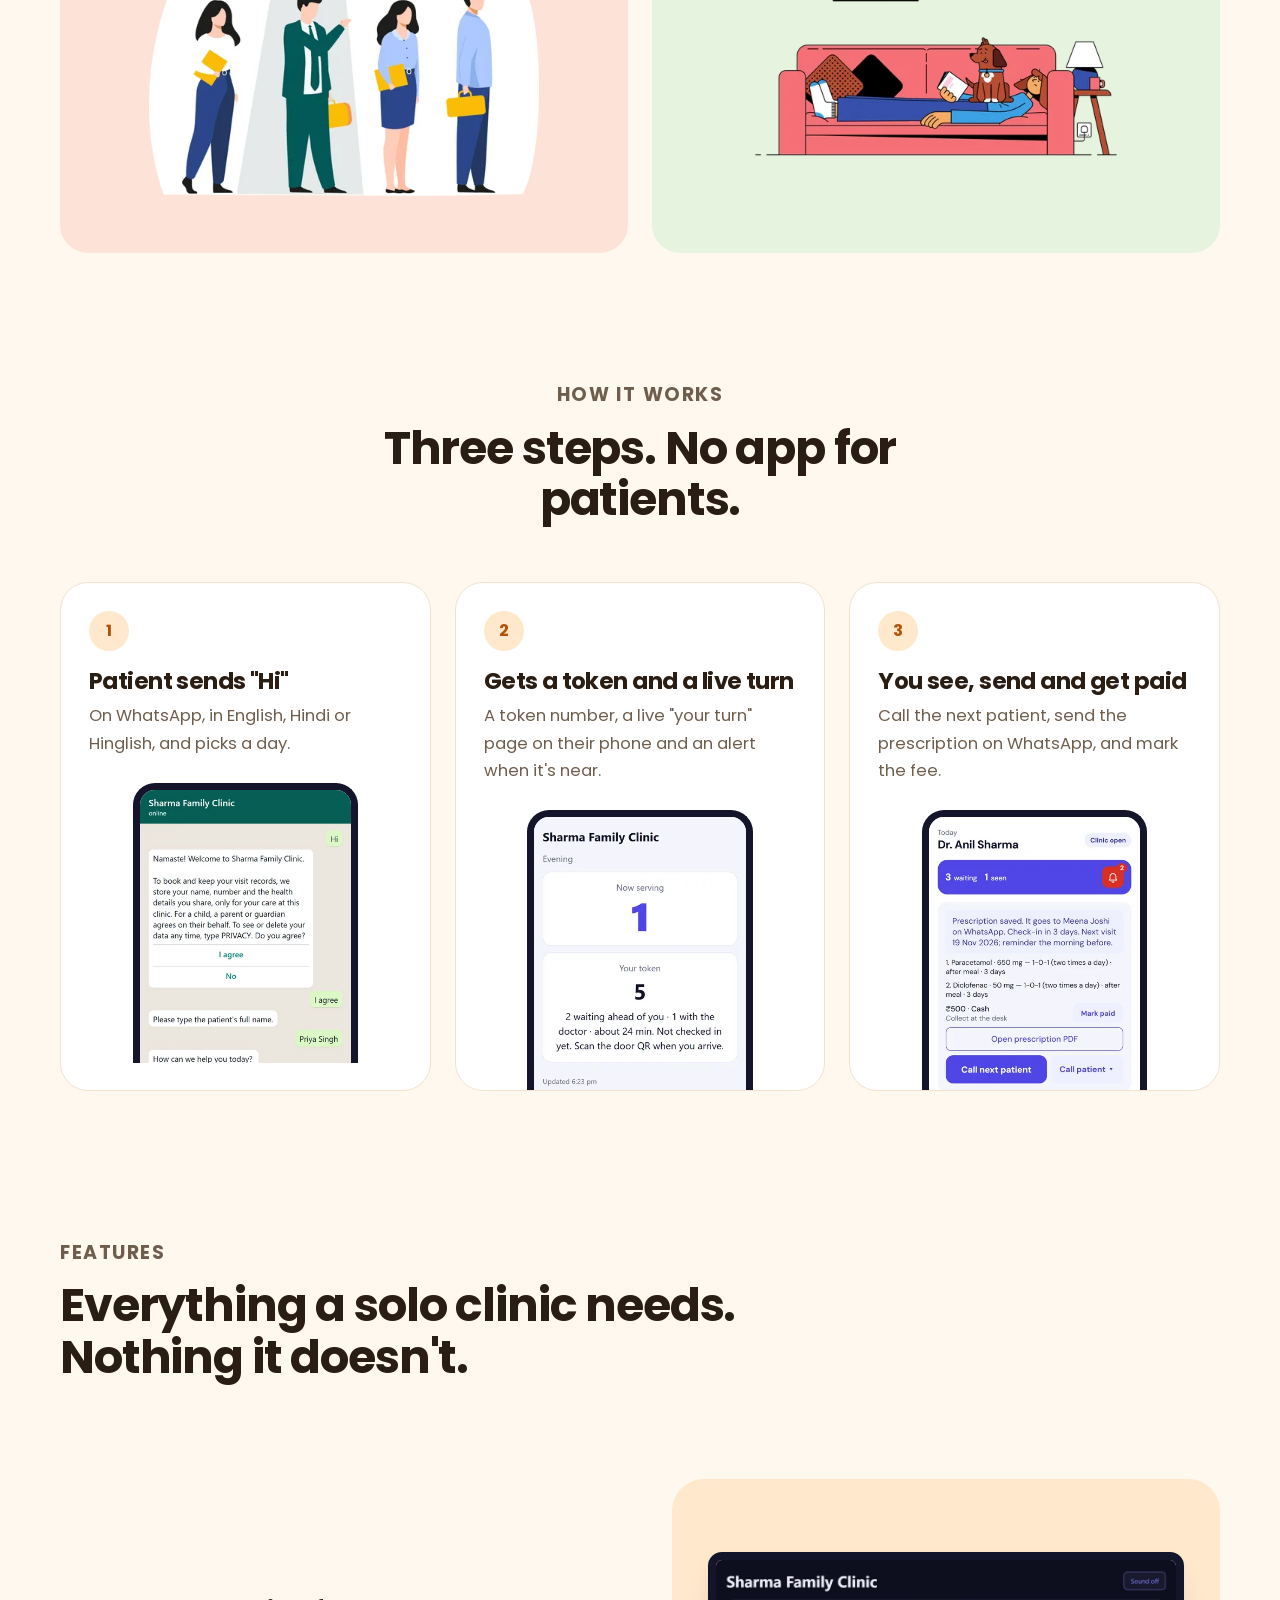
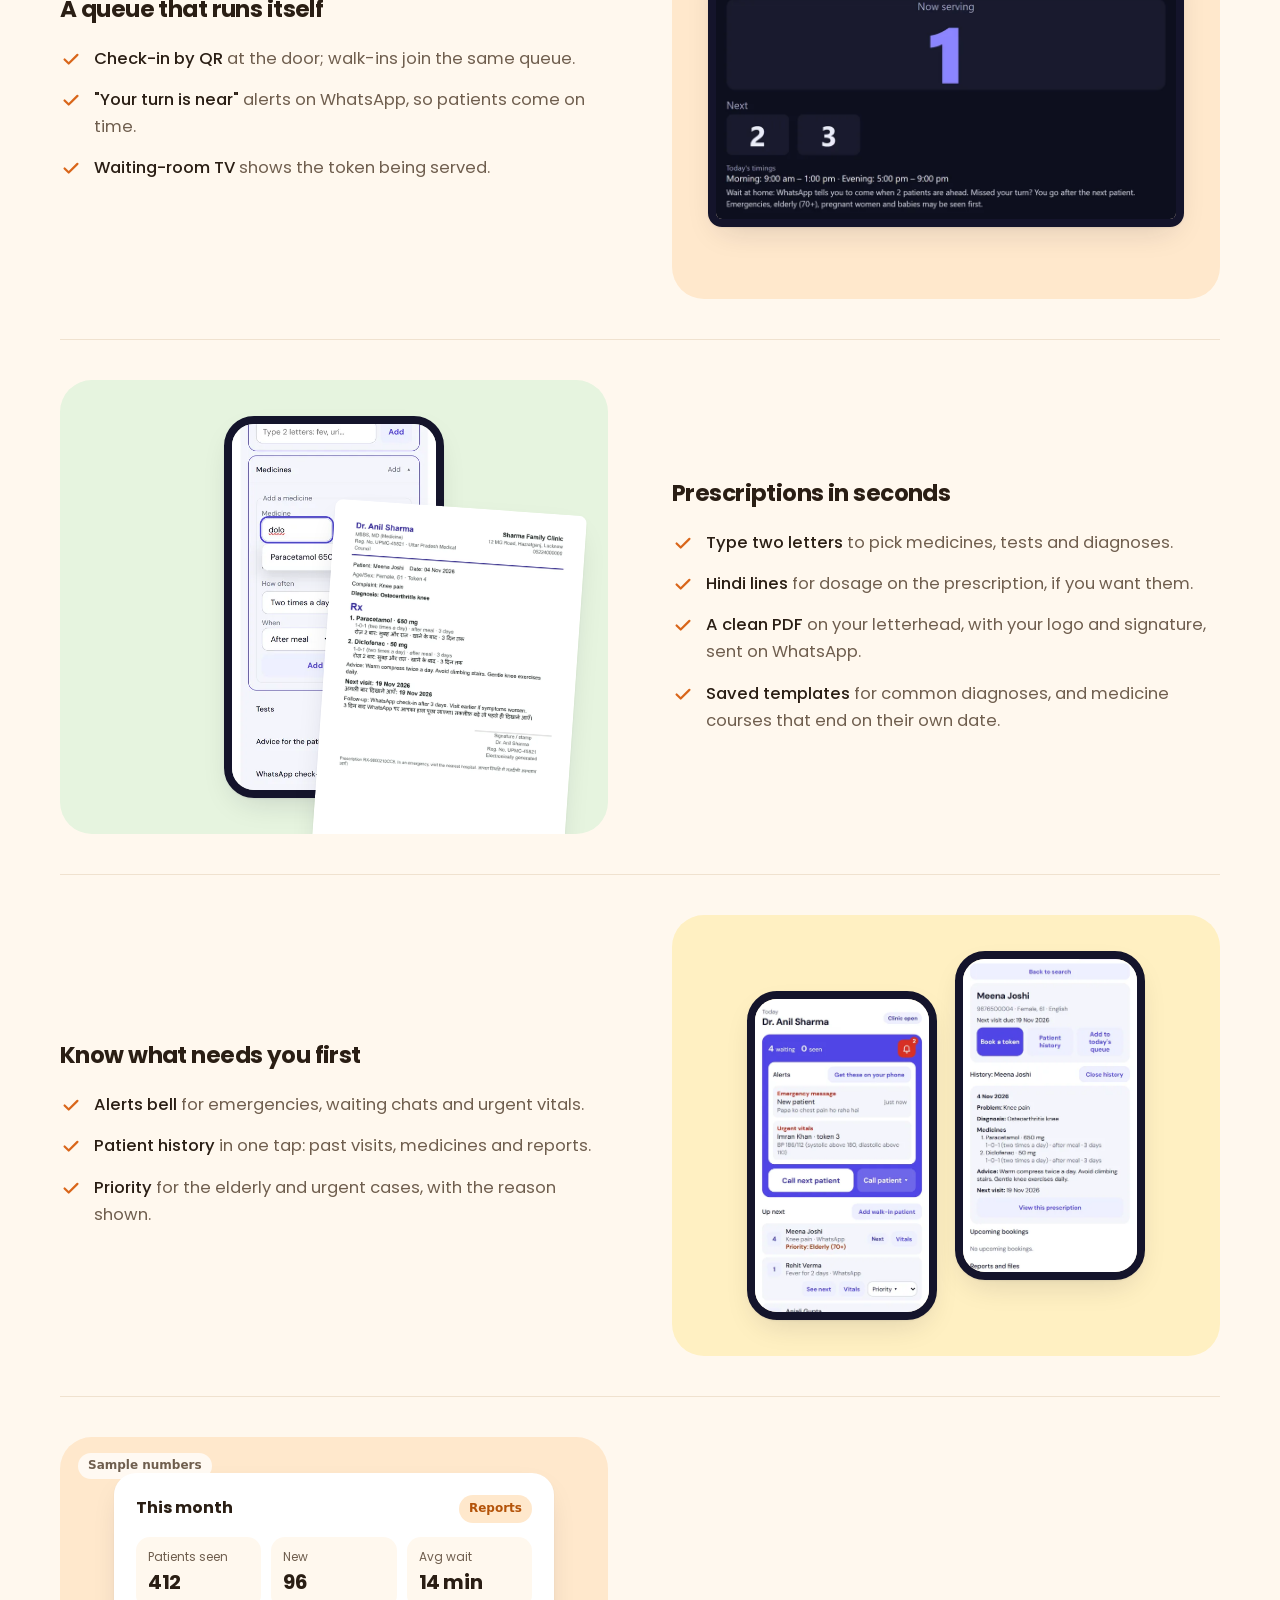
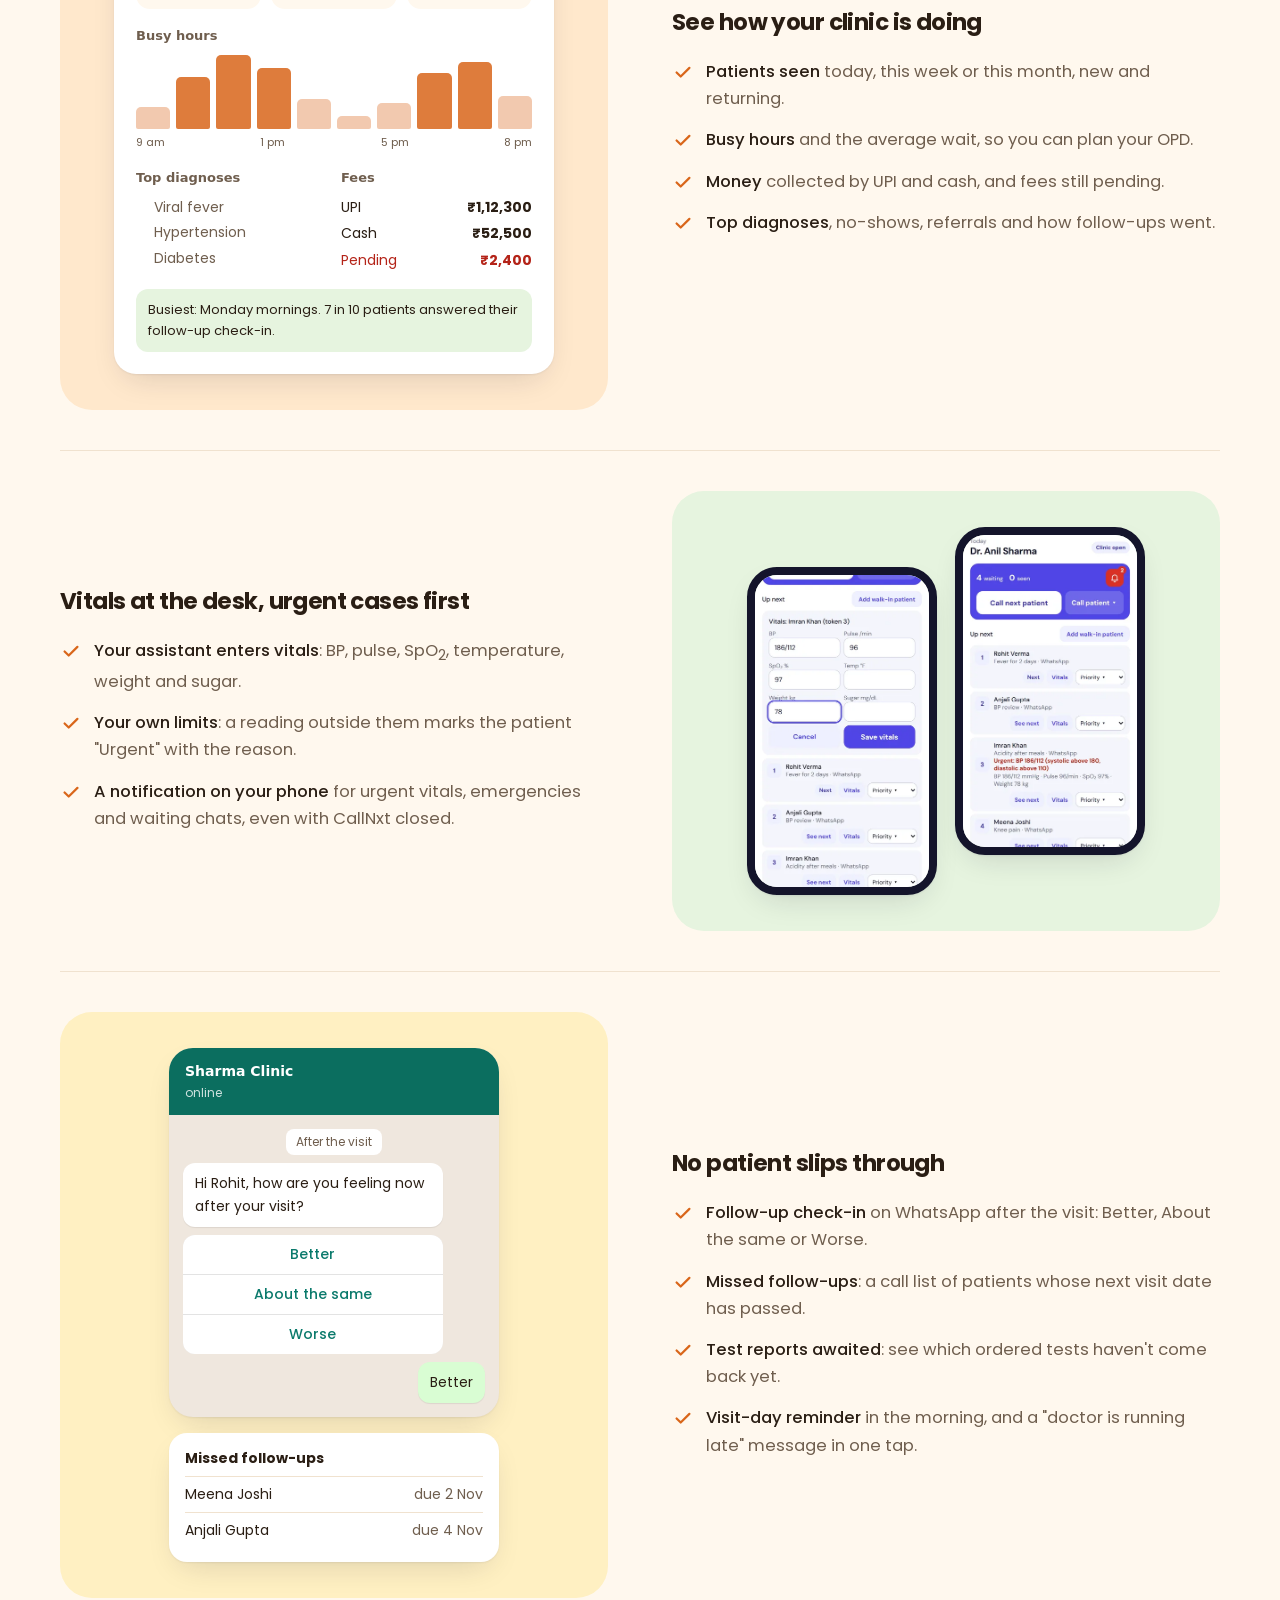
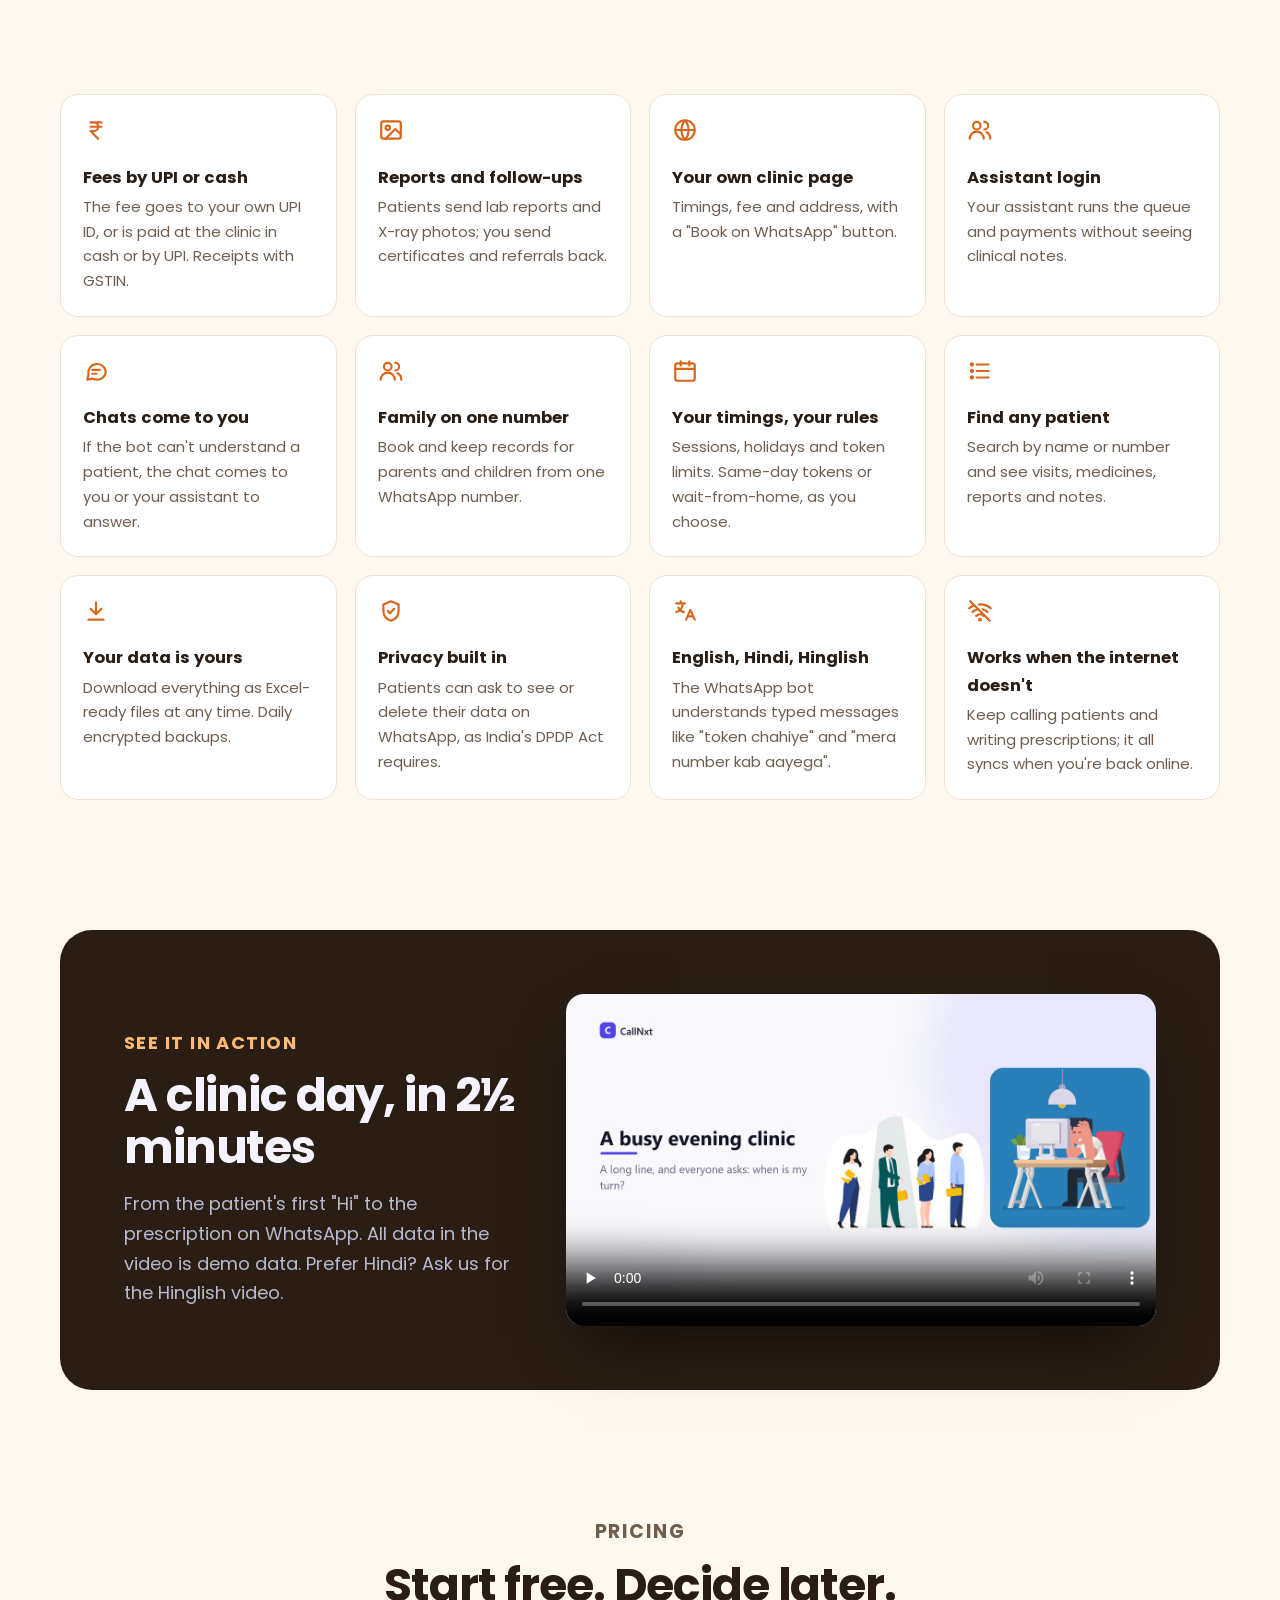
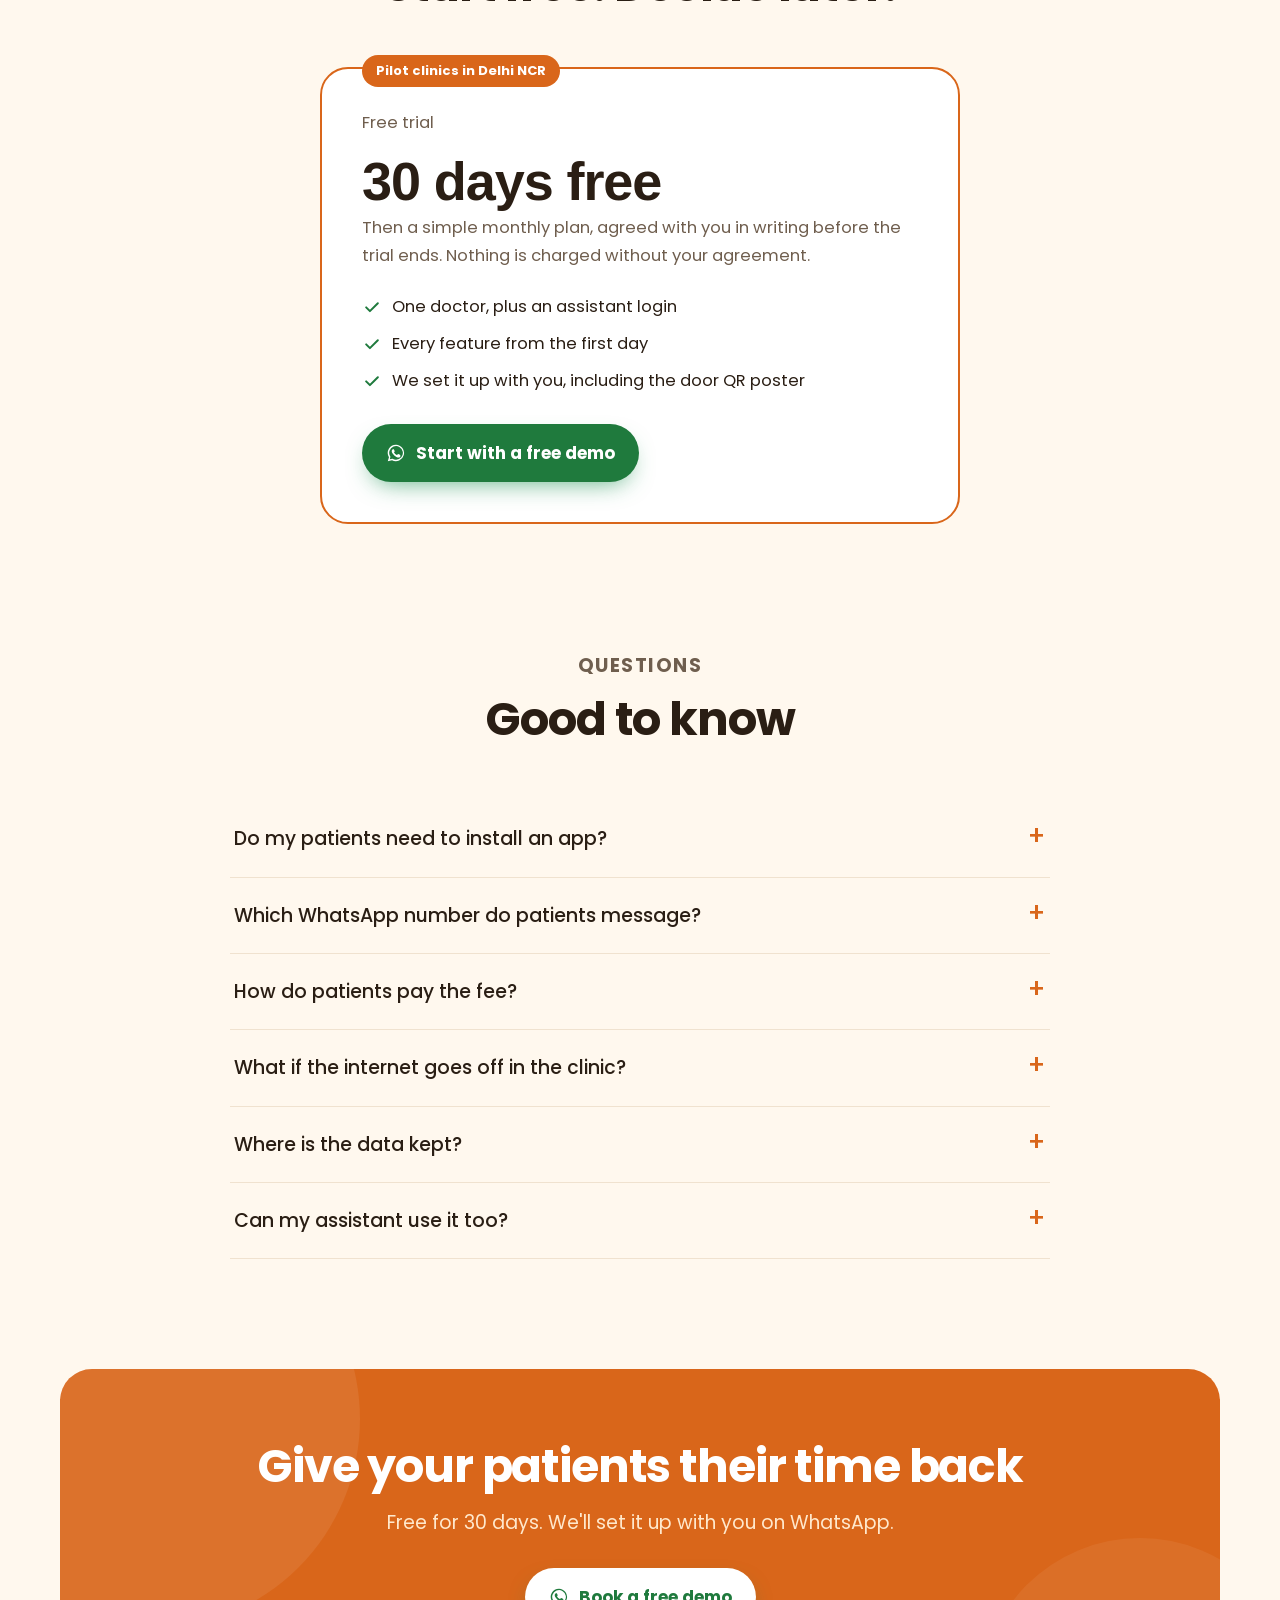
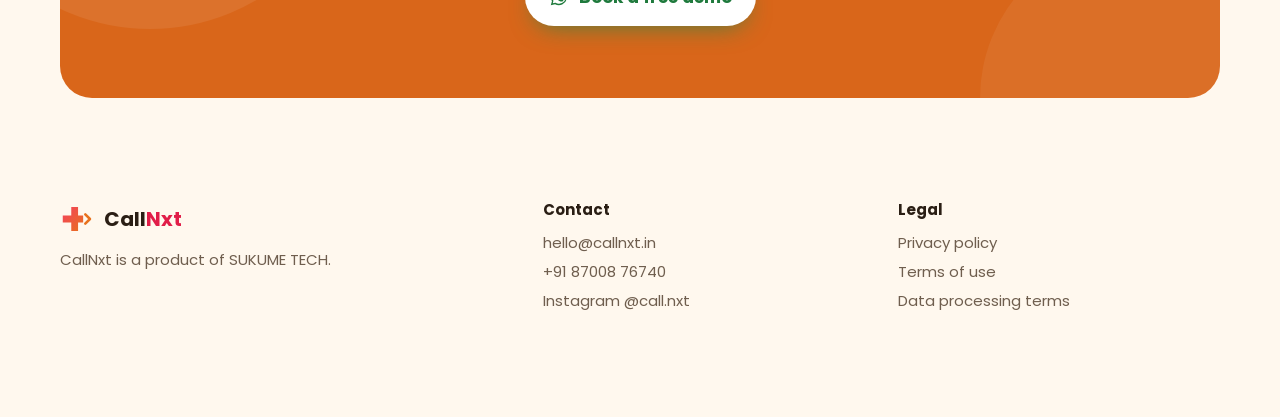
==== commit 5dae8319: "New CallNxt logo (Care Plus): header, footer, favicon and icons Co-Authored-By: Claude Opus 5.5 <nor" ====
--- a/index.html
+++ b/index.html
@@ -52,7 +52,8 @@
 .top.scrolled { border-color: var(--line); }
 .top .wrap { display: flex; align-items: center; justify-content: space-between; height: 68px; }
 .brand { display: flex; align-items: center; gap: 10px; font-weight: 700; font-size: 20px; color: var(--ink); text-decoration: none; }
-.brand img { width: 32px; height: 32px; border-radius: 9px; }
+.brand img { width: 34px; height: 34px; }
+.brand .nxt { color: #E11D48; }
 .top nav { display: flex; align-items: center; gap: 14px; }
 .menu { display: flex; align-items: center; gap: 4px; padding: 4px; border-radius: 999px; background: rgba(255,255,255,.7); border: 1px solid var(--line); }
 .menu a { color: var(--muted); text-decoration: none; font-size: 15px; font-weight: 500; padding: 8px 14px; border-radius: 999px; transition: background .15s, color .15s; white-space: nowrap; }
@@ -367,7 +368,7 @@
 
 <header class="top" id="top">
   <div class="wrap">
-    <a class="brand" href="#"><img src="/static/icons/icon-192.png" alt="">CallNxt</a>
+    <a class="brand" href="#"><img src="/media/callnxt-mark.svg" alt=""><span>Call<span class="nxt">Nxt</span></span></a>
     <nav>
       <div class="menu" id="menu">
         <a href="#how">How it works</a><a href="#features">Features</a><a href="#video">Video</a><a href="#pricing">Pricing</a><a href="#faq">FAQ</a><a href="#contact">Contact us</a>
@@ -643,7 +644,7 @@
 
 <footer id="contact">
   <div class="wrap">
-    <div><a class="brand" href="#" style="margin-bottom:12px"><img src="/static/icons/icon-192.png" alt="">CallNxt</a>
+    <div><a class="brand" href="#" style="margin-bottom:12px"><img src="/media/callnxt-mark.svg" alt=""><span>Call<span class="nxt">Nxt</span></span></a>
       <p>CallNxt is a product of SUKUME TECH.</p></div>
     <div><b>Contact</b><a href="mailto:hello@callnxt.in">hello@callnxt.in</a><a href="tel:+918700876740">+91 87008 76740</a><a href="https://www.instagram.com/call.nxt/" target="_blank" rel="noopener">Instagram @call.nxt</a></div>
     <div><b>Legal</b><a href="/privacy/">Privacy policy</a><a href="/terms/">Terms of use</a><a href="/dpa/">Data processing terms</a></div>
